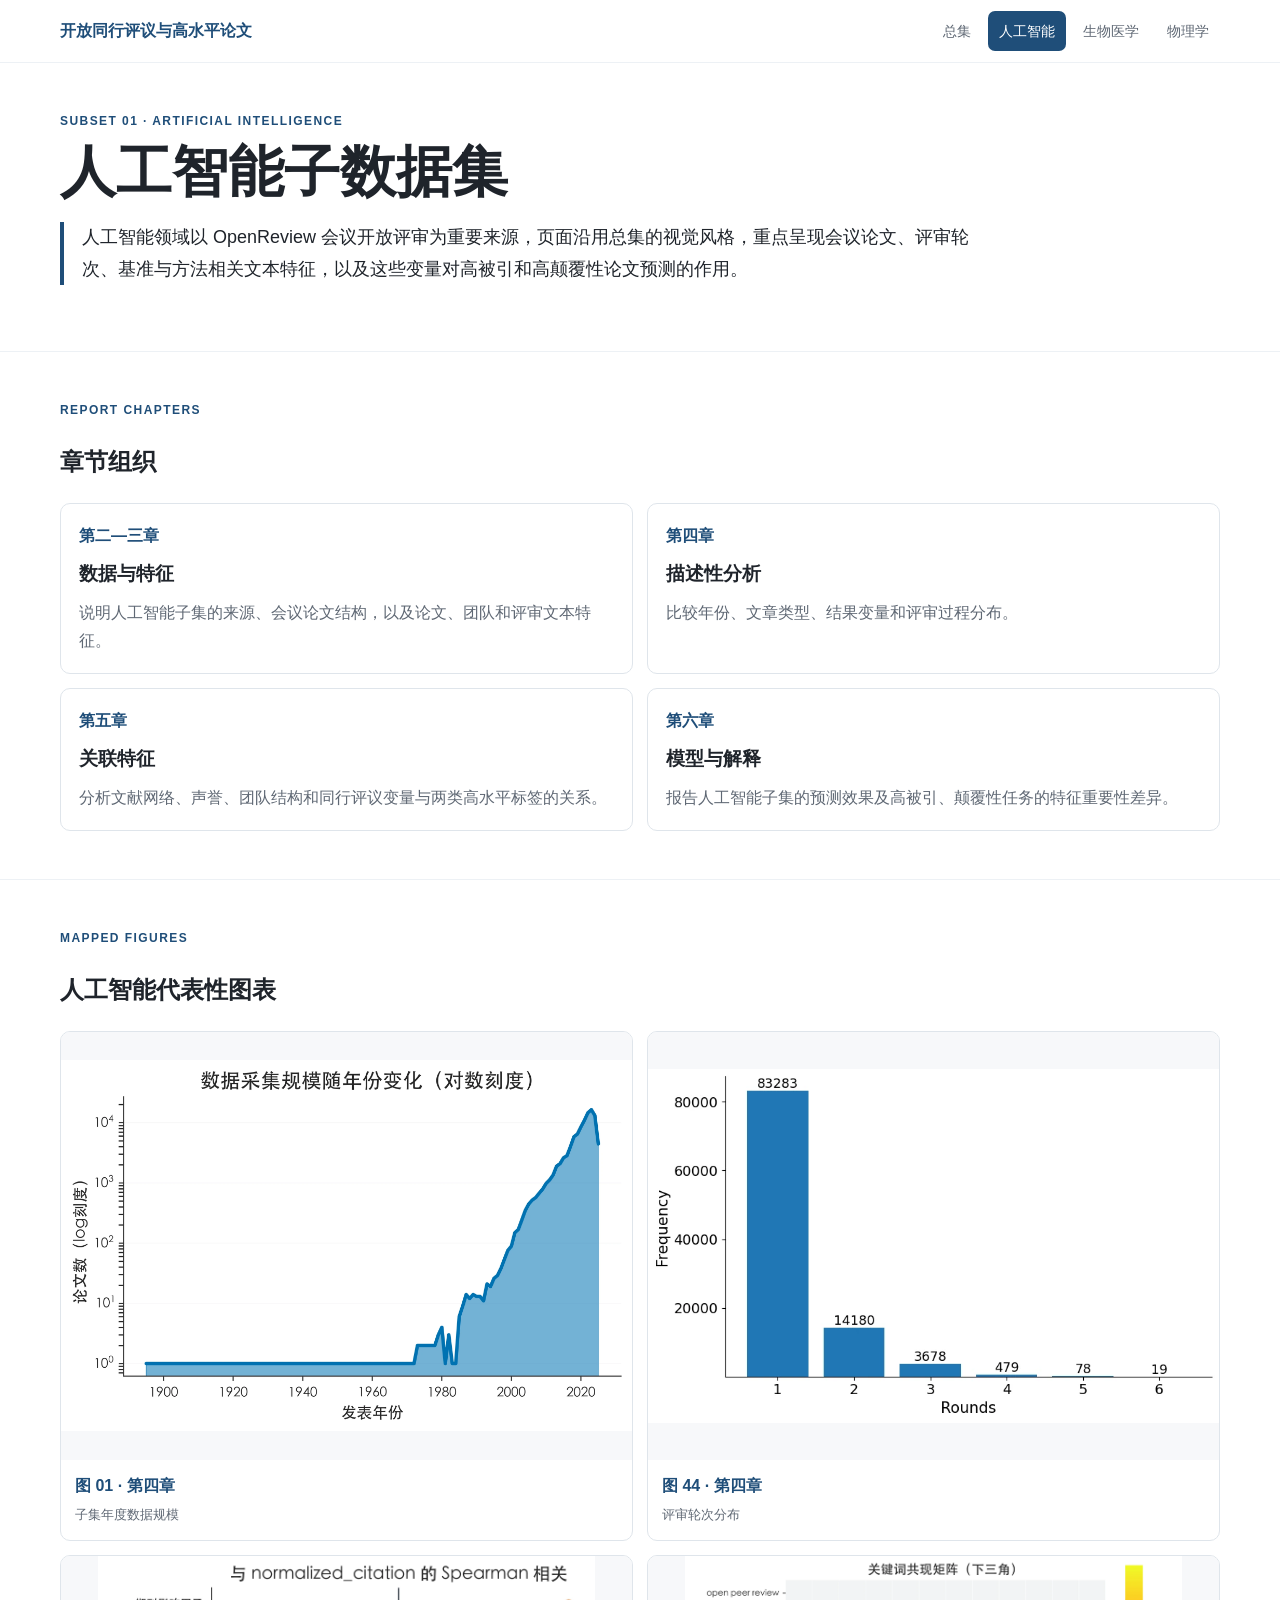
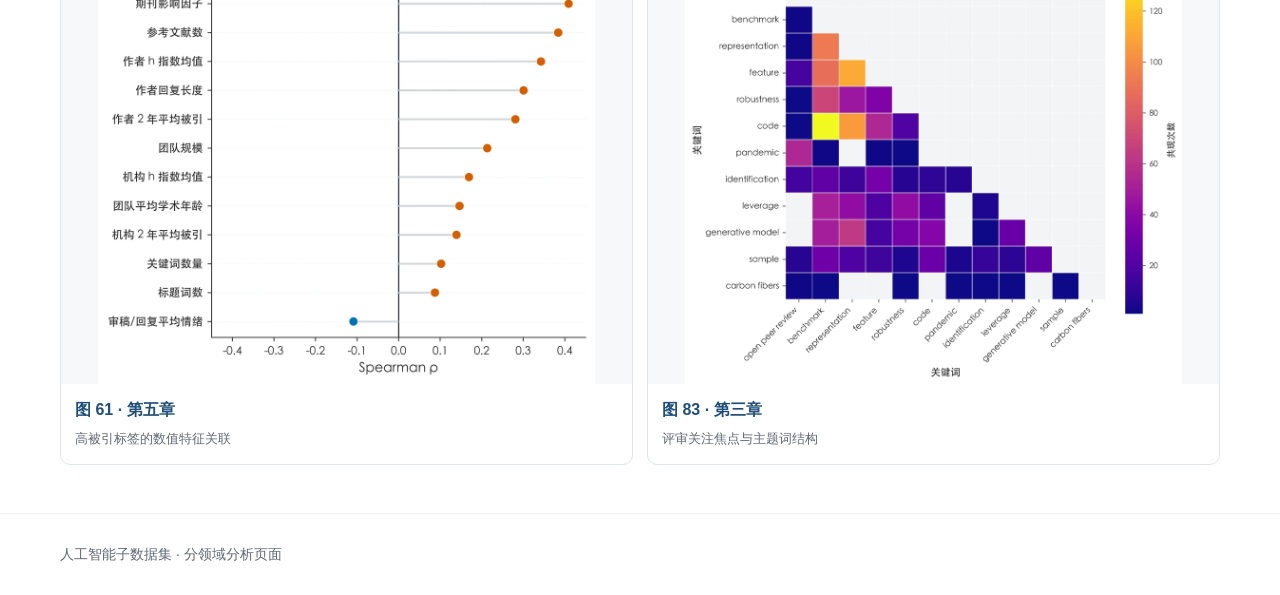
==== ai.html @ f360fee6 "Add artificial intelligence subset page" ====
<!doctype html><html lang="zh-CN"><head><meta charset="utf-8"><meta name="viewport" content="width=device-width,initial-scale=1"><title>人工智能子数据集</title><style>:root{--tint:#f7f8fa;--line:#dfe5eb;--line2:#edf1f5;--text:#1f242b;--muted:#5f6874;--blue:#1f4e79}*{box-sizing:border-box}body{margin:0;color:var(--text);font-family:-apple-system,BlinkMacSystemFont,"Segoe UI","Noto Sans SC","Microsoft YaHei",sans-serif;line-height:1.75}a{text-decoration:none;color:inherit}.shell{width:min(1160px,calc(100vw - 40px));margin:auto}.header{position:sticky;top:0;background:rgba(255,255,255,.96);border-bottom:1px solid var(--line2)}.nav{min-height:62px;display:flex;justify-content:space-between;align-items:center}.brand{font-weight:800;color:var(--blue)}.links{display:flex;gap:6px}.links a{padding:8px 11px;border-radius:7px;color:var(--muted);font-size:14px}.links a:hover,.links a.active{background:var(--blue);color:#fff}.hero,.section{padding:48px 0;border-bottom:1px solid var(--line2)}.eyebrow{font-size:12px;letter-spacing:.12em;text-transform:uppercase;color:var(--blue);font-weight:800}h1,h2,h3{font-family:Georgia,"Times New Roman","Noto Serif SC",serif}h1{font-size:clamp(36px,5vw,56px);line-height:1.15;margin:8px 0 18px}.lead{font-size:18px;border-left:4px solid var(--blue);padding-left:18px;max-width:920px}.grid,.figures{display:grid;grid-template-columns:repeat(2,1fr);gap:14px}.card,.figure{border:1px solid var(--line);border-radius:10px;overflow:hidden;background:#fff}.card{padding:18px}.card b{color:var(--blue)}.card h3{margin:8px 0}.card p{margin:0;color:var(--muted)}.figure{margin:0}.imgbox{aspect-ratio:4/3;background:var(--tint);display:flex;align-items:center;justify-content:center}.figure img{max-width:100%;max-height:100%;object-fit:contain}.figure figcaption{padding:12px 14px}.figure b{display:block;color:var(--blue)}.figure span{font-size:13px;color:var(--muted)}.footer{padding:28px 0;color:var(--muted);font-size:14px}@media(max-width:850px){.grid,.figures{grid-template-columns:1fr}.links{display:none}}</style></head><body><header class="header"><div class="shell nav"><a class="brand" href="index.html">开放同行评议与高水平论文</a><nav class="links"><a href="index.html">总集</a><a class="active" href="ai.html">人工智能</a><a href="biomedicine.html">生物医学</a><a href="physics.html">物理学</a></nav></div></header><main><section class="hero"><div class="shell"><div class="eyebrow">SUBSET 01 · ARTIFICIAL INTELLIGENCE</div><h1>人工智能子数据集</h1><p class="lead">人工智能领域以 OpenReview 会议开放评审为重要来源，页面沿用总集的视觉风格，重点呈现会议论文、评审轮次、基准与方法相关文本特征，以及这些变量对高被引和高颠覆性论文预测的作用。</p></div></section><section class="section"><div class="shell"><div class="eyebrow">Report chapters</div><h2>章节组织</h2><div class="grid"><article class="card"><b>第二—三章</b><h3>数据与特征</h3><p>说明人工智能子集的来源、会议论文结构，以及论文、团队和评审文本特征。</p></article><article class="card"><b>第四章</b><h3>描述性分析</h3><p>比较年份、文章类型、结果变量和评审过程分布。</p></article><article class="card"><b>第五章</b><h3>关联特征</h3><p>分析文献网络、声誉、团队结构和同行评议变量与两类高水平标签的关系。</p></article><article class="card"><b>第六章</b><h3>模型与解释</h3><p>报告人工智能子集的预测效果及高被引、颠覆性任务的特征重要性差异。</p></article></div></div></section><section class="section"><div class="shell"><div class="eyebrow">Mapped figures</div><h2>人工智能代表性图表</h2><div class="figures"><figure class="figure"><div class="imgbox"><img src="assets/figures/fig01.webp" alt="人工智能数据规模"></div><figcaption><b>图 01 · 第四章</b><span>子集年度数据规模</span></figcaption></figure><figure class="figure"><div class="imgbox"><img src="assets/figures/fig44.webp" alt="人工智能评审轮次"></div><figcaption><b>图 44 · 第四章</b><span>评审轮次分布</span></figcaption></figure><figure class="figure"><div class="imgbox"><img src="assets/figures/fig24.webp" alt="人工智能高被引关联"></div><figcaption><b>图 61 · 第五章</b><span>高被引标签的数值特征关联</span></figcaption></figure><figure class="figure"><div class="imgbox"><img src="assets/figures/fig23.webp" alt="人工智能评审关注焦点"></div><figcaption><b>图 83 · 第三章</b><span>评审关注焦点与主题词结构</span></figcaption></figure></div></div></section></main><footer class="footer"><div class="shell">人工智能子数据集 · 分领域分析页面</div></footer></body></html>
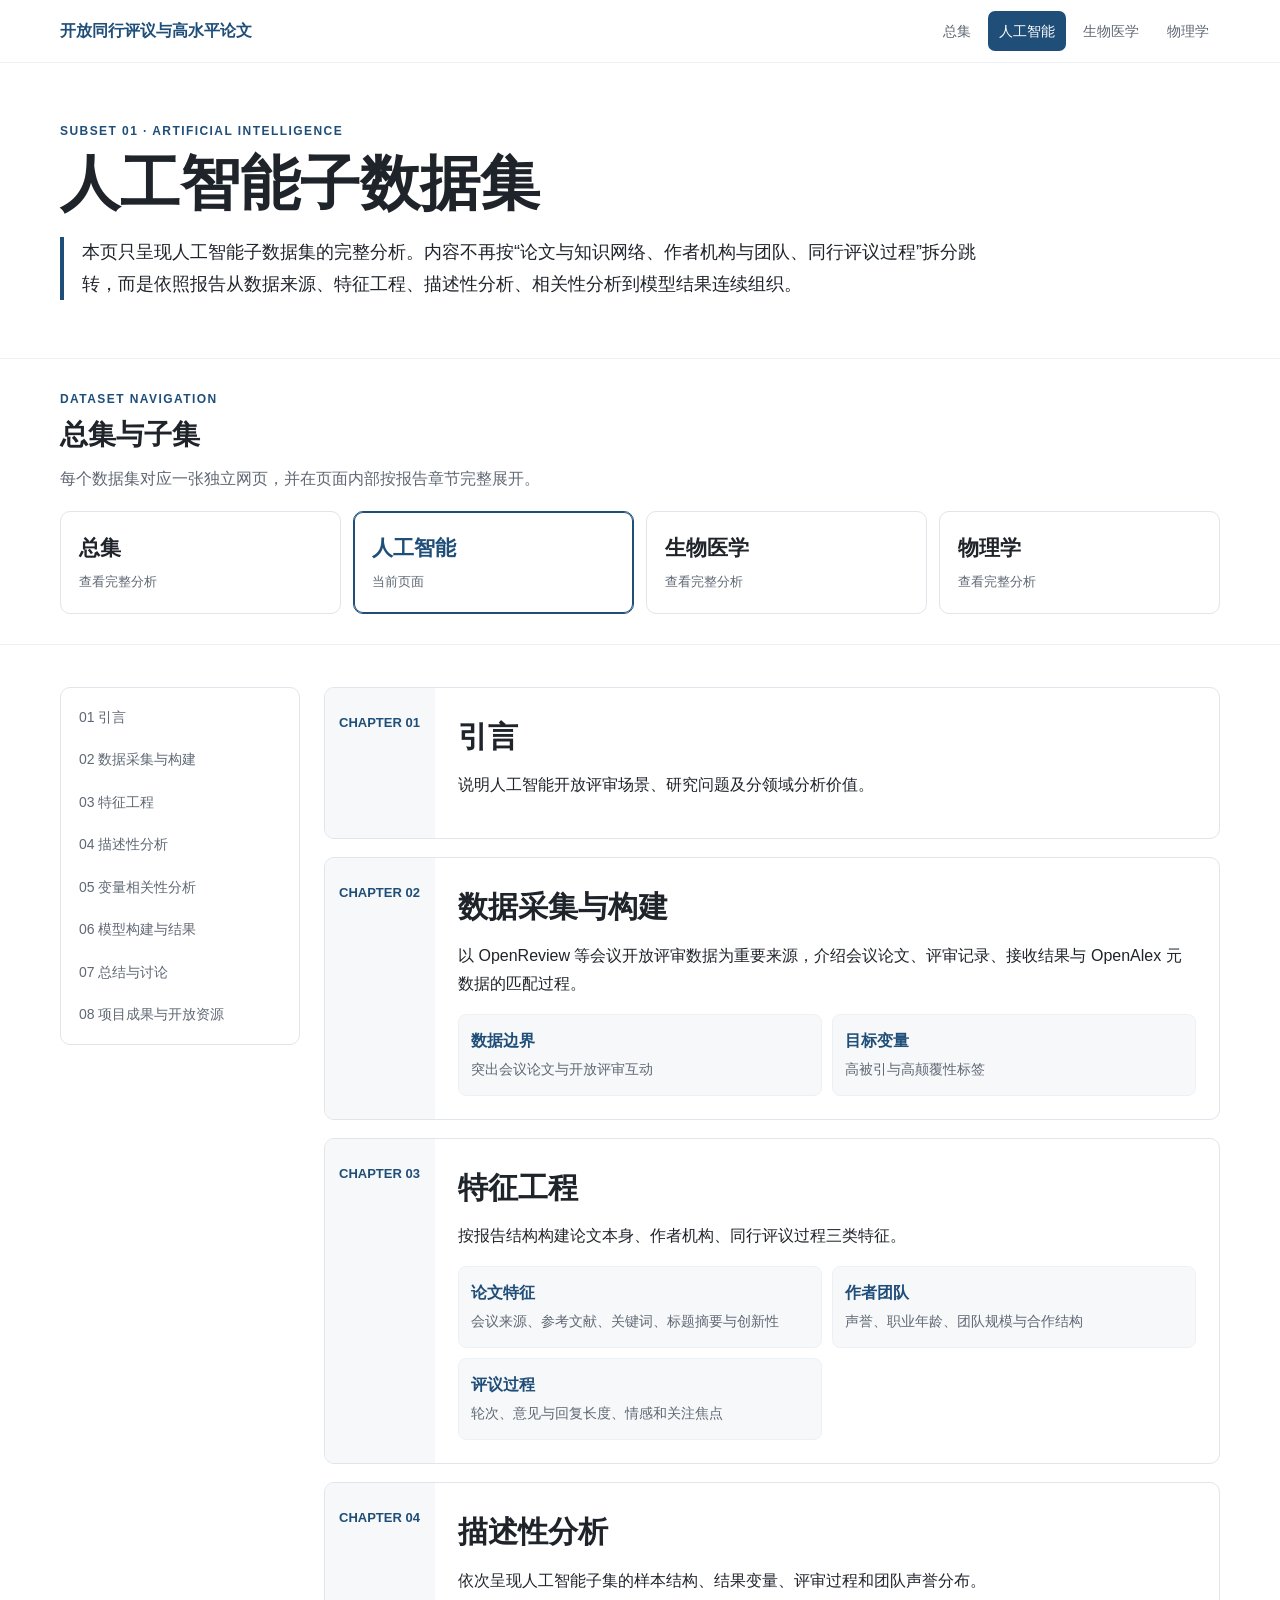
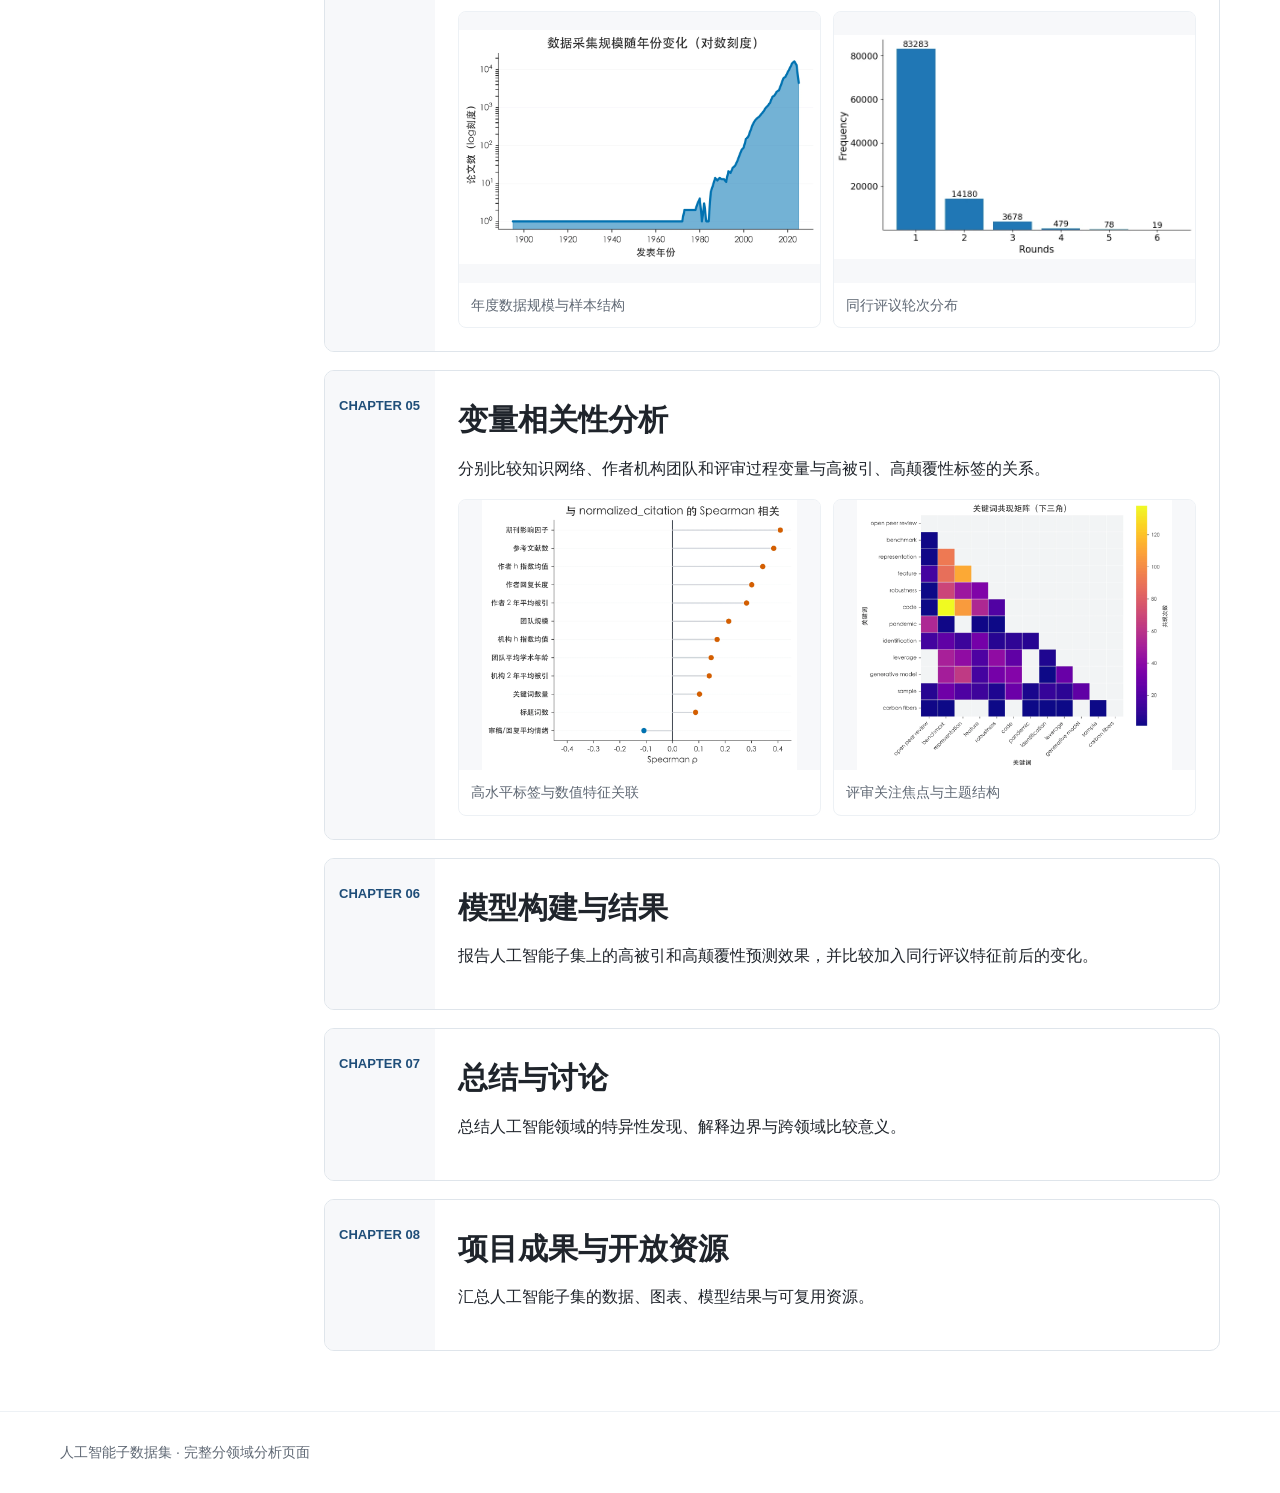
==== commit 7a0eb02f: "按报告章节重组人工智能子集页面" ====
--- a/ai.html
+++ b/ai.html
@@ -1 +1 @@
-<!doctype html><html lang="zh-CN"><head><meta charset="utf-8"><meta name="viewport" content="width=device-width,initial-scale=1"><title>人工智能子数据集</title><style>:root{--tint:#f7f8fa;--line:#dfe5eb;--line2:#edf1f5;--text:#1f242b;--muted:#5f6874;--blue:#1f4e79}*{box-sizing:border-box}body{margin:0;color:var(--text);font-family:-apple-system,BlinkMacSystemFont,"Segoe UI","Noto Sans SC","Microsoft YaHei",sans-serif;line-height:1.75}a{text-decoration:none;color:inherit}.shell{width:min(1160px,calc(100vw - 40px));margin:auto}.header{position:sticky;top:0;background:rgba(255,255,255,.96);border-bottom:1px solid var(--line2)}.nav{min-height:62px;display:flex;justify-content:space-between;align-items:center}.brand{font-weight:800;color:var(--blue)}.links{display:flex;gap:6px}.links a{padding:8px 11px;border-radius:7px;color:var(--muted);font-size:14px}.links a:hover,.links a.active{background:var(--blue);color:#fff}.hero,.section{padding:48px 0;border-bottom:1px solid var(--line2)}.eyebrow{font-size:12px;letter-spacing:.12em;text-transform:uppercase;color:var(--blue);font-weight:800}h1,h2,h3{font-family:Georgia,"Times New Roman","Noto Serif SC",serif}h1{font-size:clamp(36px,5vw,56px);line-height:1.15;margin:8px 0 18px}.lead{font-size:18px;border-left:4px solid var(--blue);padding-left:18px;max-width:920px}.grid,.figures{display:grid;grid-template-columns:repeat(2,1fr);gap:14px}.card,.figure{border:1px solid var(--line);border-radius:10px;overflow:hidden;background:#fff}.card{padding:18px}.card b{color:var(--blue)}.card h3{margin:8px 0}.card p{margin:0;color:var(--muted)}.figure{margin:0}.imgbox{aspect-ratio:4/3;background:var(--tint);display:flex;align-items:center;justify-content:center}.figure img{max-width:100%;max-height:100%;object-fit:contain}.figure figcaption{padding:12px 14px}.figure b{display:block;color:var(--blue)}.figure span{font-size:13px;color:var(--muted)}.footer{padding:28px 0;color:var(--muted);font-size:14px}@media(max-width:850px){.grid,.figures{grid-template-columns:1fr}.links{display:none}}</style></head><body><header class="header"><div class="shell nav"><a class="brand" href="index.html">开放同行评议与高水平论文</a><nav class="links"><a href="index.html">总集</a><a class="active" href="ai.html">人工智能</a><a href="biomedicine.html">生物医学</a><a href="physics.html">物理学</a></nav></div></header><main><section class="hero"><div class="shell"><div class="eyebrow">SUBSET 01 · ARTIFICIAL INTELLIGENCE</div><h1>人工智能子数据集</h1><p class="lead">人工智能领域以 OpenReview 会议开放评审为重要来源，页面沿用总集的视觉风格，重点呈现会议论文、评审轮次、基准与方法相关文本特征，以及这些变量对高被引和高颠覆性论文预测的作用。</p></div></section><section class="section"><div class="shell"><div class="eyebrow">Report chapters</div><h2>章节组织</h2><div class="grid"><article class="card"><b>第二—三章</b><h3>数据与特征</h3><p>说明人工智能子集的来源、会议论文结构，以及论文、团队和评审文本特征。</p></article><article class="card"><b>第四章</b><h3>描述性分析</h3><p>比较年份、文章类型、结果变量和评审过程分布。</p></article><article class="card"><b>第五章</b><h3>关联特征</h3><p>分析文献网络、声誉、团队结构和同行评议变量与两类高水平标签的关系。</p></article><article class="card"><b>第六章</b><h3>模型与解释</h3><p>报告人工智能子集的预测效果及高被引、颠覆性任务的特征重要性差异。</p></article></div></div></section><section class="section"><div class="shell"><div class="eyebrow">Mapped figures</div><h2>人工智能代表性图表</h2><div class="figures"><figure class="figure"><div class="imgbox"><img src="assets/figures/fig01.webp" alt="人工智能数据规模"></div><figcaption><b>图 01 · 第四章</b><span>子集年度数据规模</span></figcaption></figure><figure class="figure"><div class="imgbox"><img src="assets/figures/fig44.webp" alt="人工智能评审轮次"></div><figcaption><b>图 44 · 第四章</b><span>评审轮次分布</span></figcaption></figure><figure class="figure"><div class="imgbox"><img src="assets/figures/fig24.webp" alt="人工智能高被引关联"></div><figcaption><b>图 61 · 第五章</b><span>高被引标签的数值特征关联</span></figcaption></figure><figure class="figure"><div class="imgbox"><img src="assets/figures/fig23.webp" alt="人工智能评审关注焦点"></div><figcaption><b>图 83 · 第三章</b><span>评审关注焦点与主题词结构</span></figcaption></figure></div></div></section></main><footer class="footer"><div class="shell">人工智能子数据集 · 分领域分析页面</div></footer></body></html>+<!doctype html><html lang="zh-CN"><head><meta charset="utf-8"><meta name="viewport" content="width=device-width,initial-scale=1"><title>人工智能子数据集</title><style>:root{--bg:#fff;--tint:#f7f8fa;--line:#dfe5eb;--line2:#edf1f5;--text:#1f242b;--muted:#5f6874;--blue:#1f4e79}*{box-sizing:border-box}html{scroll-behavior:smooth}body{margin:0;color:var(--text);background:var(--bg);font-family:-apple-system,BlinkMacSystemFont,"Segoe UI","Noto Sans SC","Microsoft YaHei",sans-serif;line-height:1.75}a{text-decoration:none;color:inherit}img{display:block;max-width:100%}.shell{width:min(1160px,calc(100vw - 40px));margin:auto}.header{position:sticky;top:0;z-index:20;background:rgba(255,255,255,.96);border-bottom:1px solid var(--line2)}.nav{min-height:62px;display:flex;justify-content:space-between;align-items:center;gap:20px}.brand{font-weight:800;color:var(--blue)}.links{display:flex;gap:6px}.links a{padding:8px 11px;border-radius:7px;color:var(--muted);font-size:14px}.links a:hover,.links a.active{background:var(--blue);color:#fff}.hero{padding:58px 0 40px;border-bottom:1px solid var(--line2)}.eyebrow{font-size:12px;letter-spacing:.12em;text-transform:uppercase;color:var(--blue);font-weight:800}h1,h2{font-family:Georgia,"Times New Roman","Noto Serif SC",serif}h1{font-size:clamp(38px,5vw,60px);line-height:1.15;margin:8px 0 18px}.lead{font-size:18px;max-width:930px;border-left:4px solid var(--blue);padding-left:18px}.switcher{padding:30px 0;border-bottom:1px solid var(--line2)}.switcher h2{font-size:28px;margin:0 0 6px}.switcher p{margin:0 0 18px;color:var(--muted)}.datasets{display:grid;grid-template-columns:repeat(4,1fr);gap:12px}.dataset{border:1px solid var(--line);border-radius:10px;padding:18px}.dataset span{display:block;font-family:Georgia,"Times New Roman","Noto Serif SC",serif;font-size:21px;font-weight:700}.dataset small{color:var(--muted)}.dataset:hover,.dataset.active{border-color:var(--blue);box-shadow:0 0 0 1px var(--blue) inset}.dataset.active span{color:var(--blue)}.report{padding:42px 0}.layout{display:grid;grid-template-columns:240px 1fr;gap:24px}.toc{position:sticky;top:82px;align-self:start;border:1px solid var(--line);border-radius:10px;padding:8px}.toc a{display:block;padding:9px 10px;border-radius:6px;color:var(--muted);font-size:14px}.toc a:hover{background:var(--tint);color:var(--blue)}.chapter{display:grid;grid-template-columns:110px 1fr;border:1px solid var(--line);border-radius:10px;overflow:hidden;margin-bottom:18px}.chapter-no{background:var(--tint);padding:24px 14px;color:var(--blue);font-weight:800;font-size:13px}.chapter-body{padding:23px}.chapter-body h2{font-size:30px;margin:0 0 8px}.chapter-body>p{margin:0 0 16px}.notes{display:grid;grid-template-columns:repeat(2,1fr);gap:10px}.note{border:1px solid var(--line2);background:var(--tint);border-radius:8px;padding:12px}.note b{display:block;color:var(--blue)}.note span{font-size:14px;color:var(--muted)}.figures{display:grid;grid-template-columns:repeat(2,1fr);gap:12px;margin-top:16px}figure{margin:0;border:1px solid var(--line2);border-radius:8px;overflow:hidden}.imgbox{aspect-ratio:4/3;background:var(--tint);display:flex;align-items:center}.imgbox img{width:100%;height:100%;object-fit:contain}figcaption{padding:10px 12px;color:var(--muted);font-size:14px}.footer{padding:28px 0;border-top:1px solid var(--line2);color:var(--muted);font-size:14px}@media(max-width:900px){.datasets{grid-template-columns:repeat(2,1fr)}.layout{grid-template-columns:1fr}.toc{position:relative;top:auto}}@media(max-width:650px){.shell{width:min(100% - 24px,1160px)}.links{display:none}.datasets,.notes,.figures{grid-template-columns:1fr}.chapter{grid-template-columns:1fr}.chapter-no{padding:12px 18px}}</style></head><body><header class="header"><div class="shell nav"><a class="brand" href="index.html">开放同行评议与高水平论文</a><nav class="links"><a href="index.html">总集</a><a class="active" href="ai.html">人工智能</a><a href="biomedicine.html">生物医学</a><a href="physics.html">物理学</a></nav></div></header><main><section class="hero"><div class="shell"><div class="eyebrow">SUBSET 01 · ARTIFICIAL INTELLIGENCE</div><h1>人工智能子数据集</h1><p class="lead">本页只呈现人工智能子数据集的完整分析。内容不再按“论文与知识网络、作者机构与团队、同行评议过程”拆分跳转，而是依照报告从数据来源、特征工程、描述性分析、相关性分析到模型结果连续组织。</p></div></section><section class="switcher"><div class="shell"><div class="eyebrow">Dataset navigation</div><h2>总集与子集</h2><p>每个数据集对应一张独立网页，并在页面内部按报告章节完整展开。</p><div class="datasets"><a class="dataset" href="index.html"><span>总集</span><small>查看完整分析</small></a><a class="dataset active" href="ai.html"><span>人工智能</span><small>当前页面</small></a><a class="dataset" href="biomedicine.html"><span>生物医学</span><small>查看完整分析</small></a><a class="dataset" href="physics.html"><span>物理学</span><small>查看完整分析</small></a></div></div></section><section class="report"><div class="shell layout"><aside class="toc"><a href="#c01">01 引言</a><a href="#c02">02 数据采集与构建</a><a href="#c03">03 特征工程</a><a href="#c04">04 描述性分析</a><a href="#c05">05 变量相关性分析</a><a href="#c06">06 模型构建与结果</a><a href="#c07">07 总结与讨论</a><a href="#c08">08 项目成果与开放资源</a></aside><div><section id="c01" class="chapter"><div class="chapter-no">CHAPTER 01</div><div class="chapter-body"><h2>引言</h2><p>说明人工智能开放评审场景、研究问题及分领域分析价值。</p></div></section><section id="c02" class="chapter"><div class="chapter-no">CHAPTER 02</div><div class="chapter-body"><h2>数据采集与构建</h2><p>以 OpenReview 等会议开放评审数据为重要来源，介绍会议论文、评审记录、接收结果与 OpenAlex 元数据的匹配过程。</p><div class="notes"><div class="note"><b>数据边界</b><span>突出会议论文与开放评审互动</span></div><div class="note"><b>目标变量</b><span>高被引与高颠覆性标签</span></div></div></div></section><section id="c03" class="chapter"><div class="chapter-no">CHAPTER 03</div><div class="chapter-body"><h2>特征工程</h2><p>按报告结构构建论文本身、作者机构、同行评议过程三类特征。</p><div class="notes"><div class="note"><b>论文特征</b><span>会议来源、参考文献、关键词、标题摘要与创新性</span></div><div class="note"><b>作者团队</b><span>声誉、职业年龄、团队规模与合作结构</span></div><div class="note"><b>评议过程</b><span>轮次、意见与回复长度、情感和关注焦点</span></div></div></div></section><section id="c04" class="chapter"><div class="chapter-no">CHAPTER 04</div><div class="chapter-body"><h2>描述性分析</h2><p>依次呈现人工智能子集的样本结构、结果变量、评审过程和团队声誉分布。</p><div class="figures"><figure><div class="imgbox"><img src="assets/figures/fig01.webp" alt="人工智能数据规模"></div><figcaption>年度数据规模与样本结构</figcaption></figure><figure><div class="imgbox"><img src="assets/figures/fig44.webp" alt="人工智能评审轮次"></div><figcaption>同行评议轮次分布</figcaption></figure></div></div></section><section id="c05" class="chapter"><div class="chapter-no">CHAPTER 05</div><div class="chapter-body"><h2>变量相关性分析</h2><p>分别比较知识网络、作者机构团队和评审过程变量与高被引、高颠覆性标签的关系。</p><div class="figures"><figure><div class="imgbox"><img src="assets/figures/fig24.webp" alt="人工智能数值特征关联"></div><figcaption>高水平标签与数值特征关联</figcaption></figure><figure><div class="imgbox"><img src="assets/figures/fig23.webp" alt="人工智能主题结构"></div><figcaption>评审关注焦点与主题结构</figcaption></figure></div></div></section><section id="c06" class="chapter"><div class="chapter-no">CHAPTER 06</div><div class="chapter-body"><h2>模型构建与结果</h2><p>报告人工智能子集上的高被引和高颠覆性预测效果，并比较加入同行评议特征前后的变化。</p></div></section><section id="c07" class="chapter"><div class="chapter-no">CHAPTER 07</div><div class="chapter-body"><h2>总结与讨论</h2><p>总结人工智能领域的特异性发现、解释边界与跨领域比较意义。</p></div></section><section id="c08" class="chapter"><div class="chapter-no">CHAPTER 08</div><div class="chapter-body"><h2>项目成果与开放资源</h2><p>汇总人工智能子集的数据、图表、模型结果与可复用资源。</p></div></section></div></div></section></main><footer class="footer"><div class="shell">人工智能子数据集 · 完整分领域分析页面</div></footer></body></html>
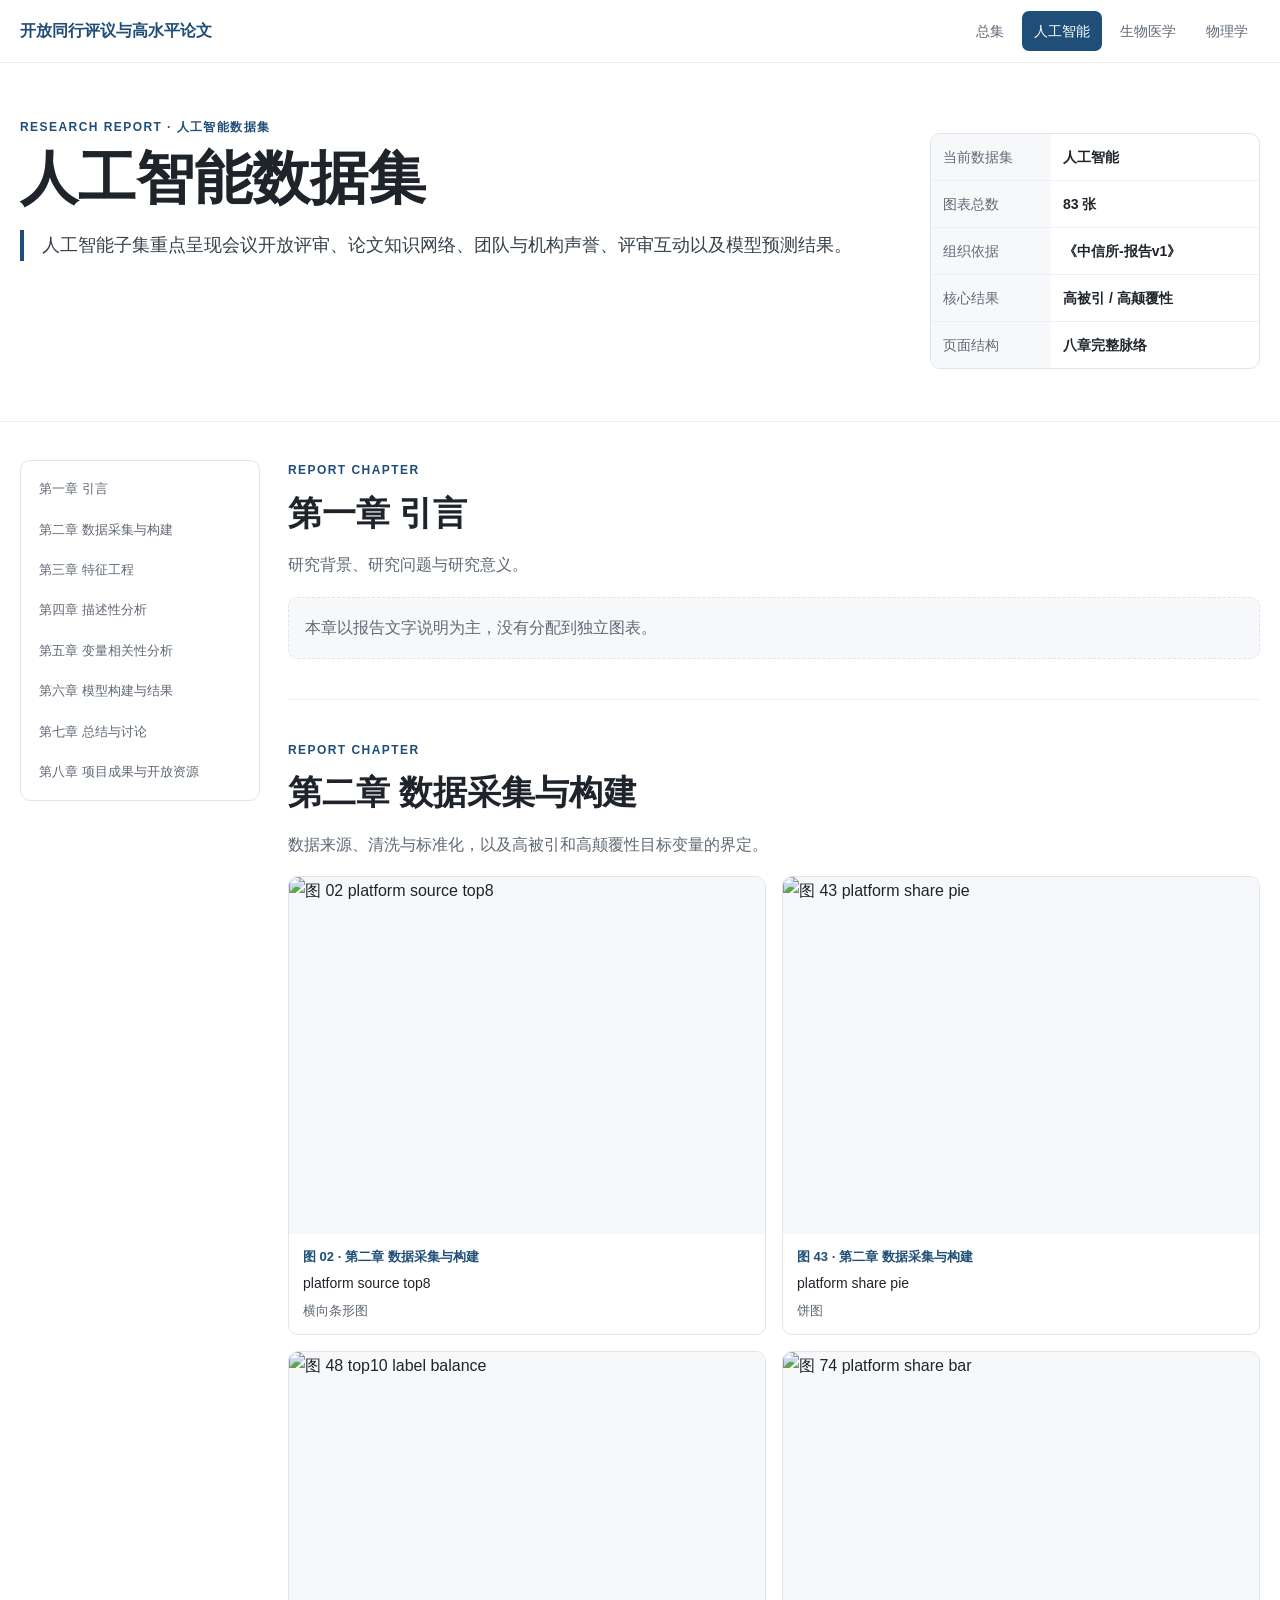
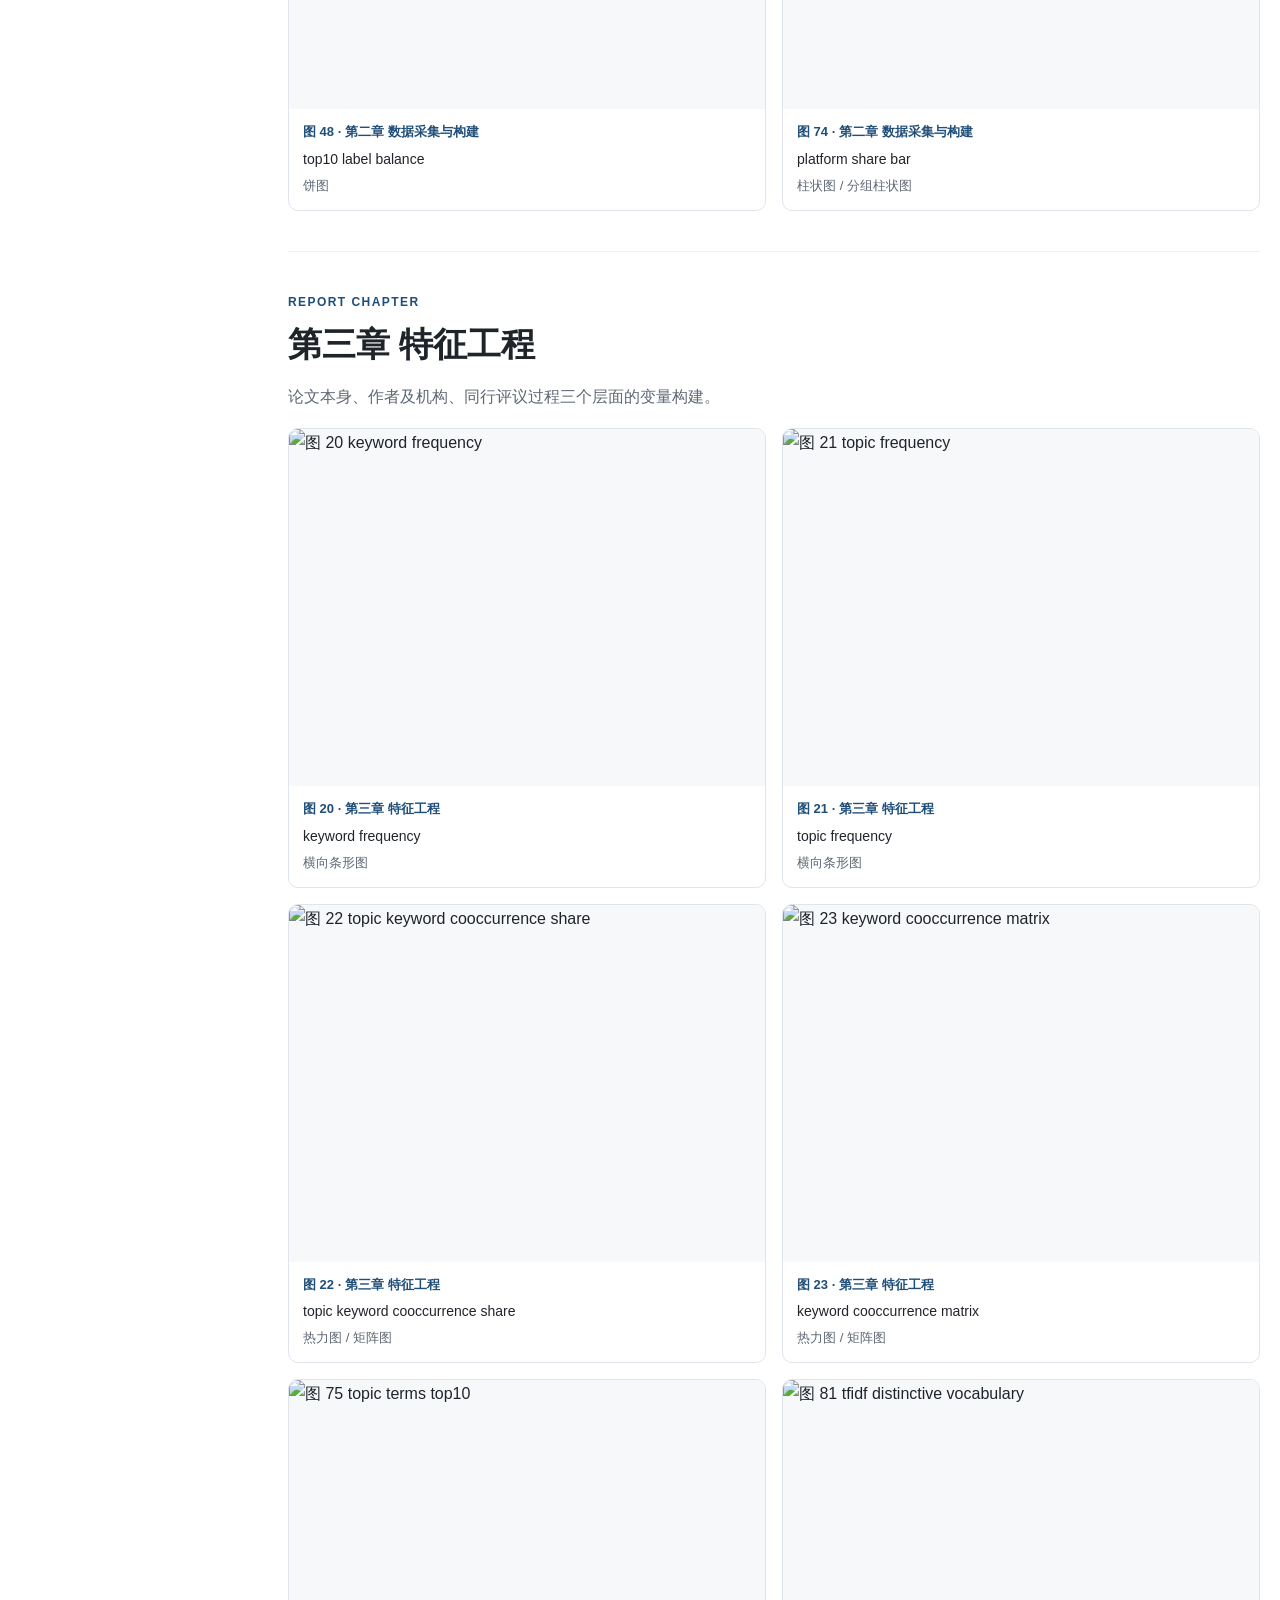
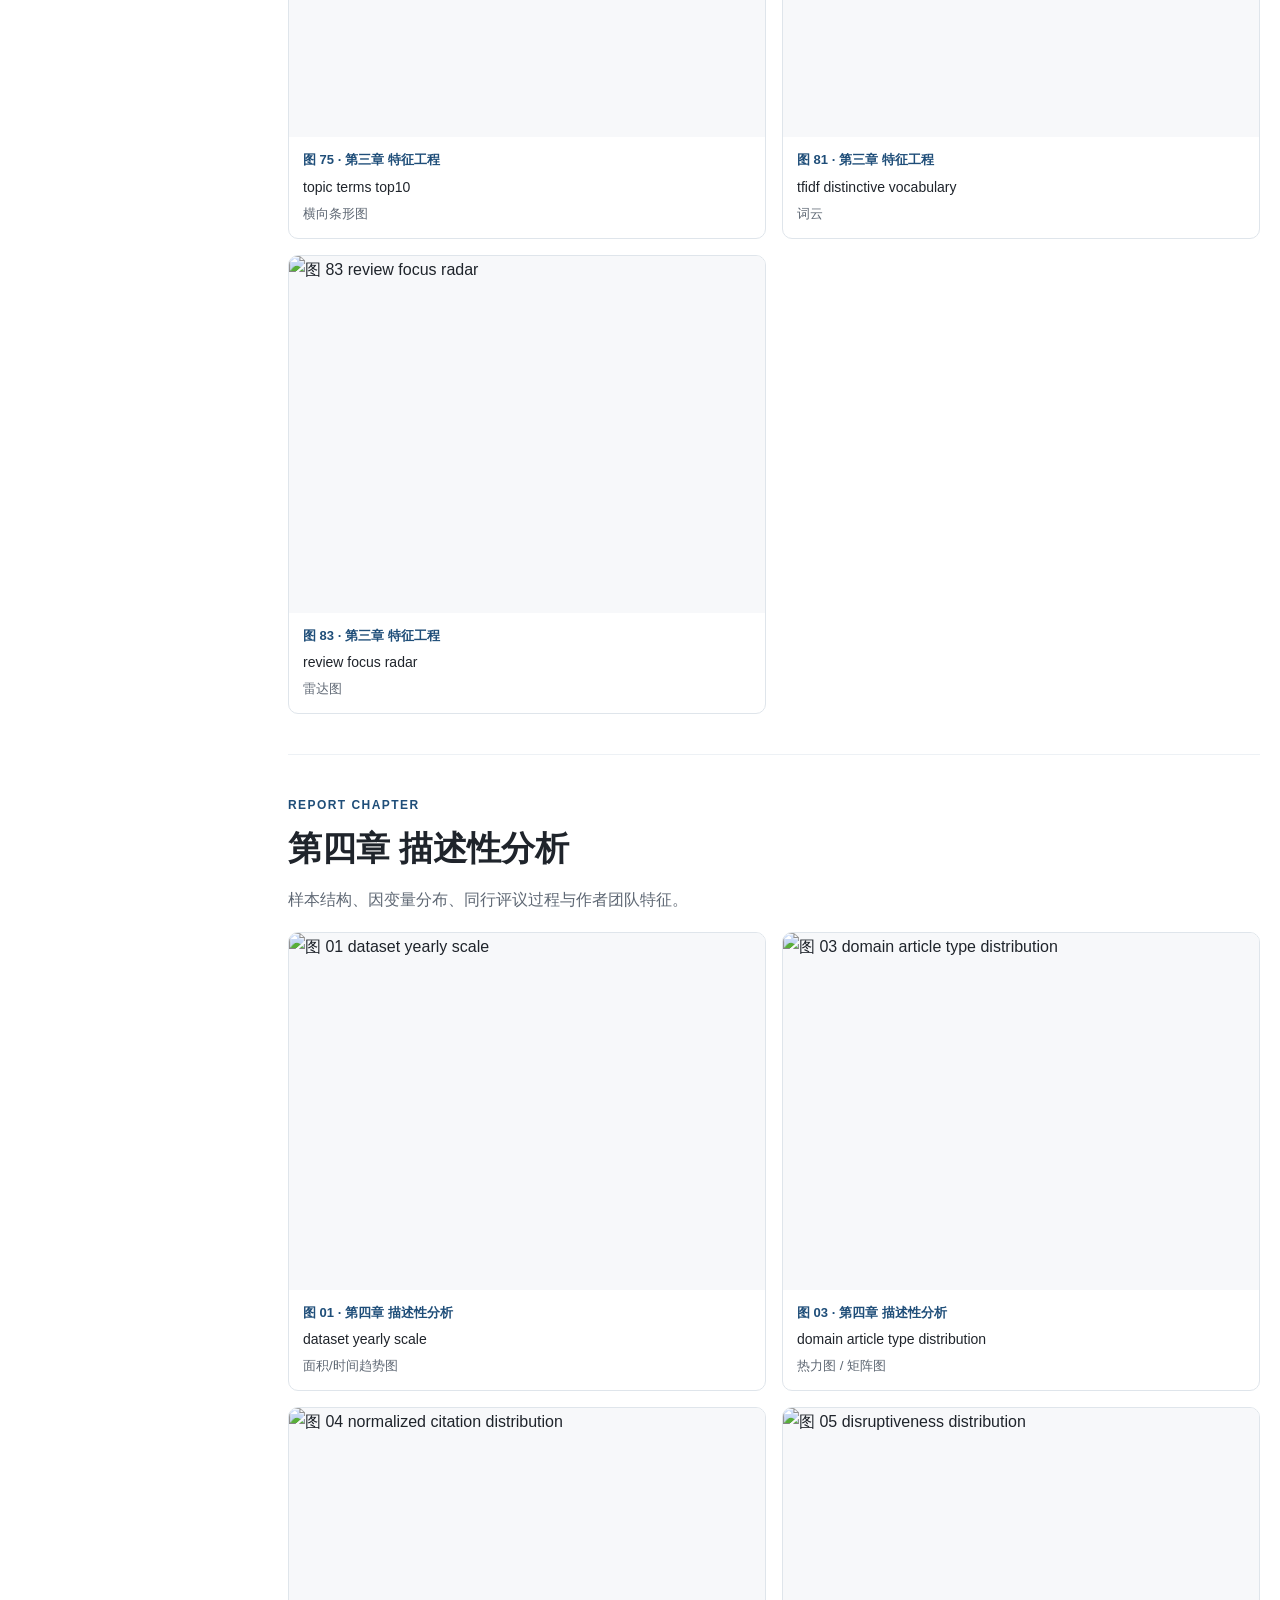
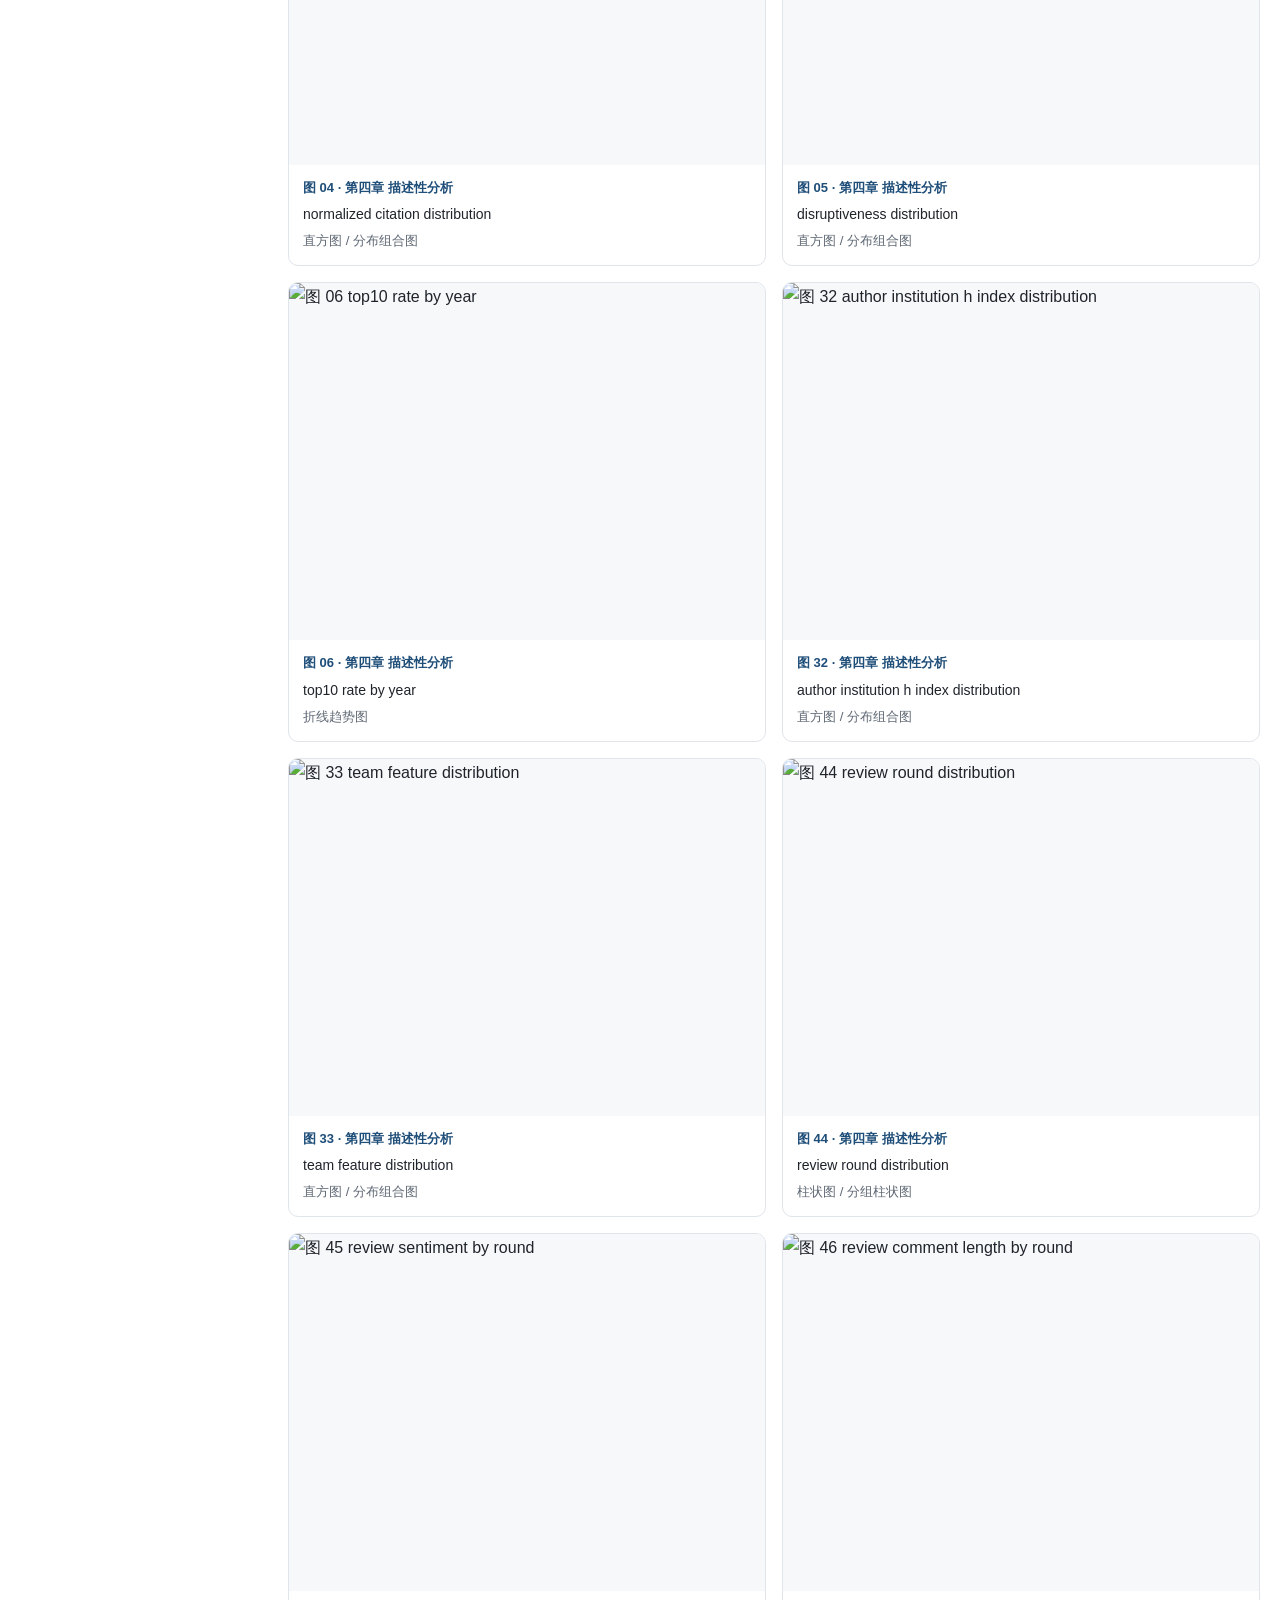
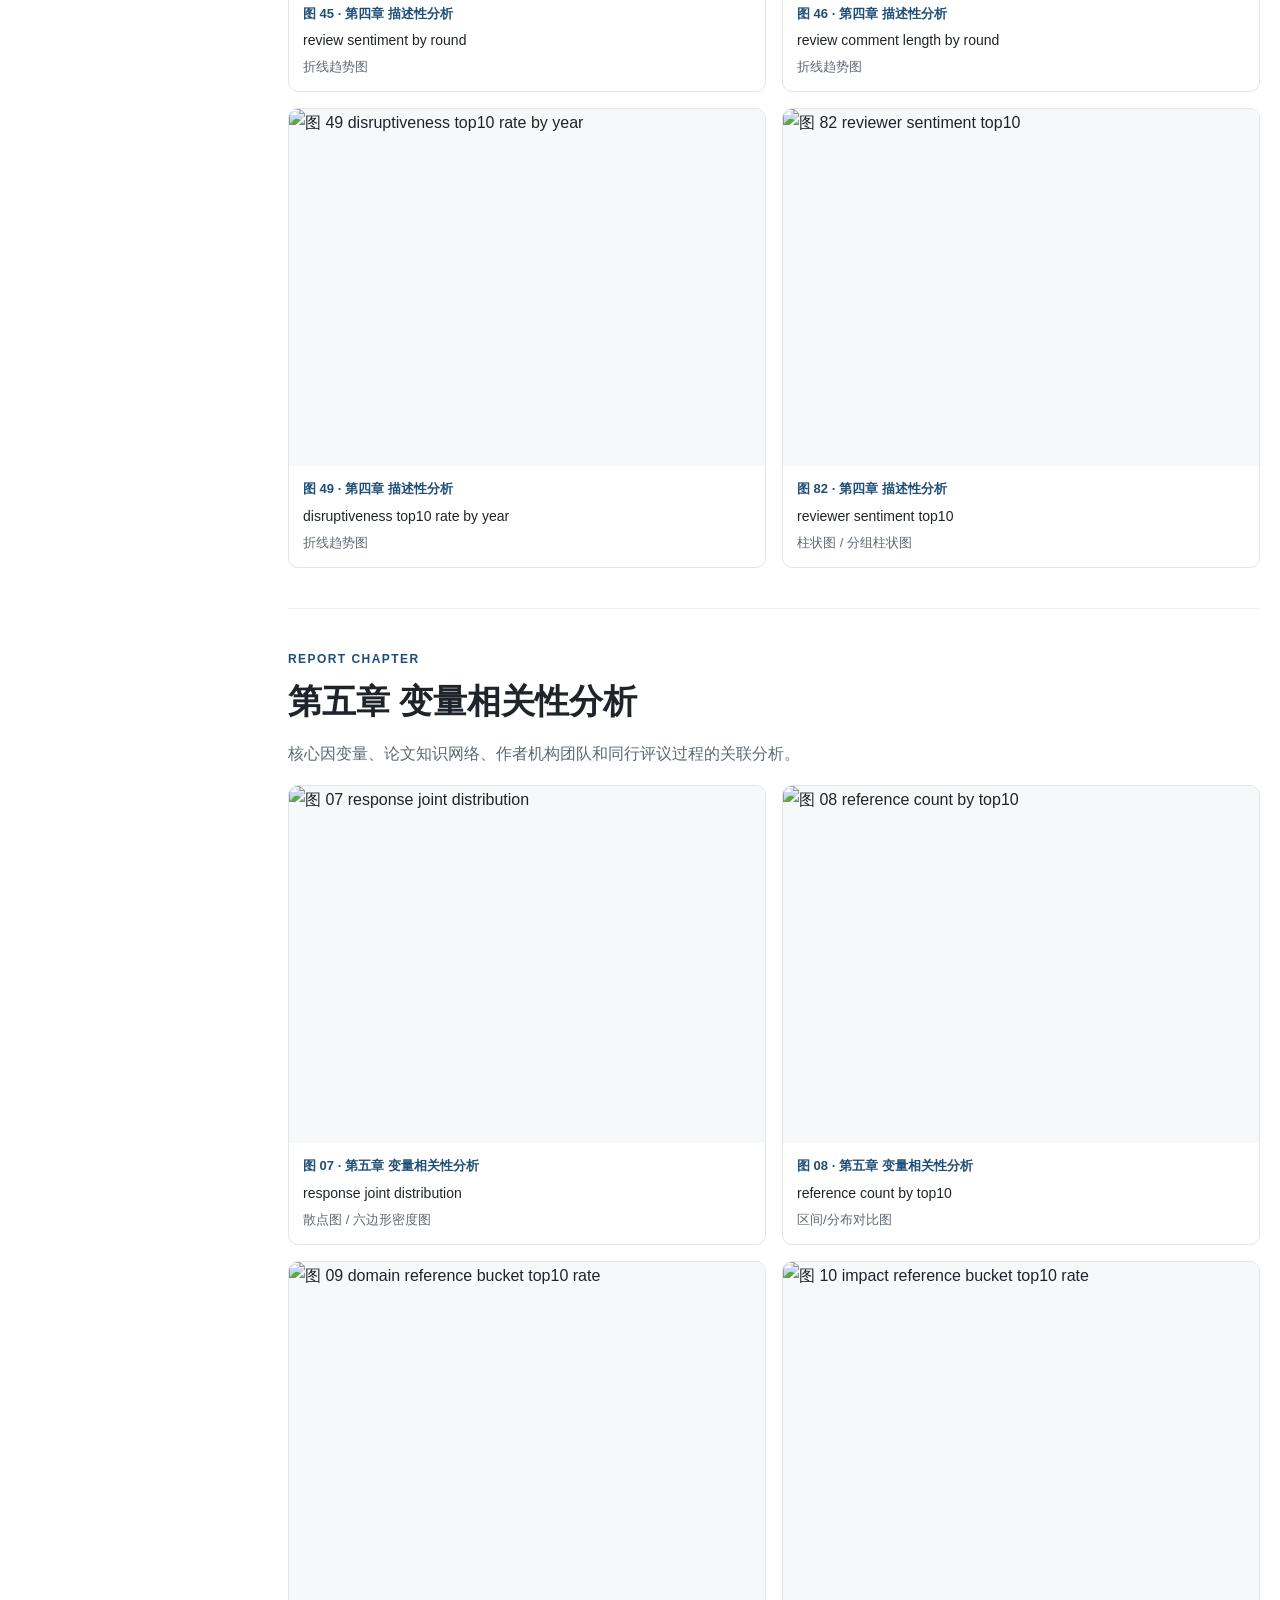
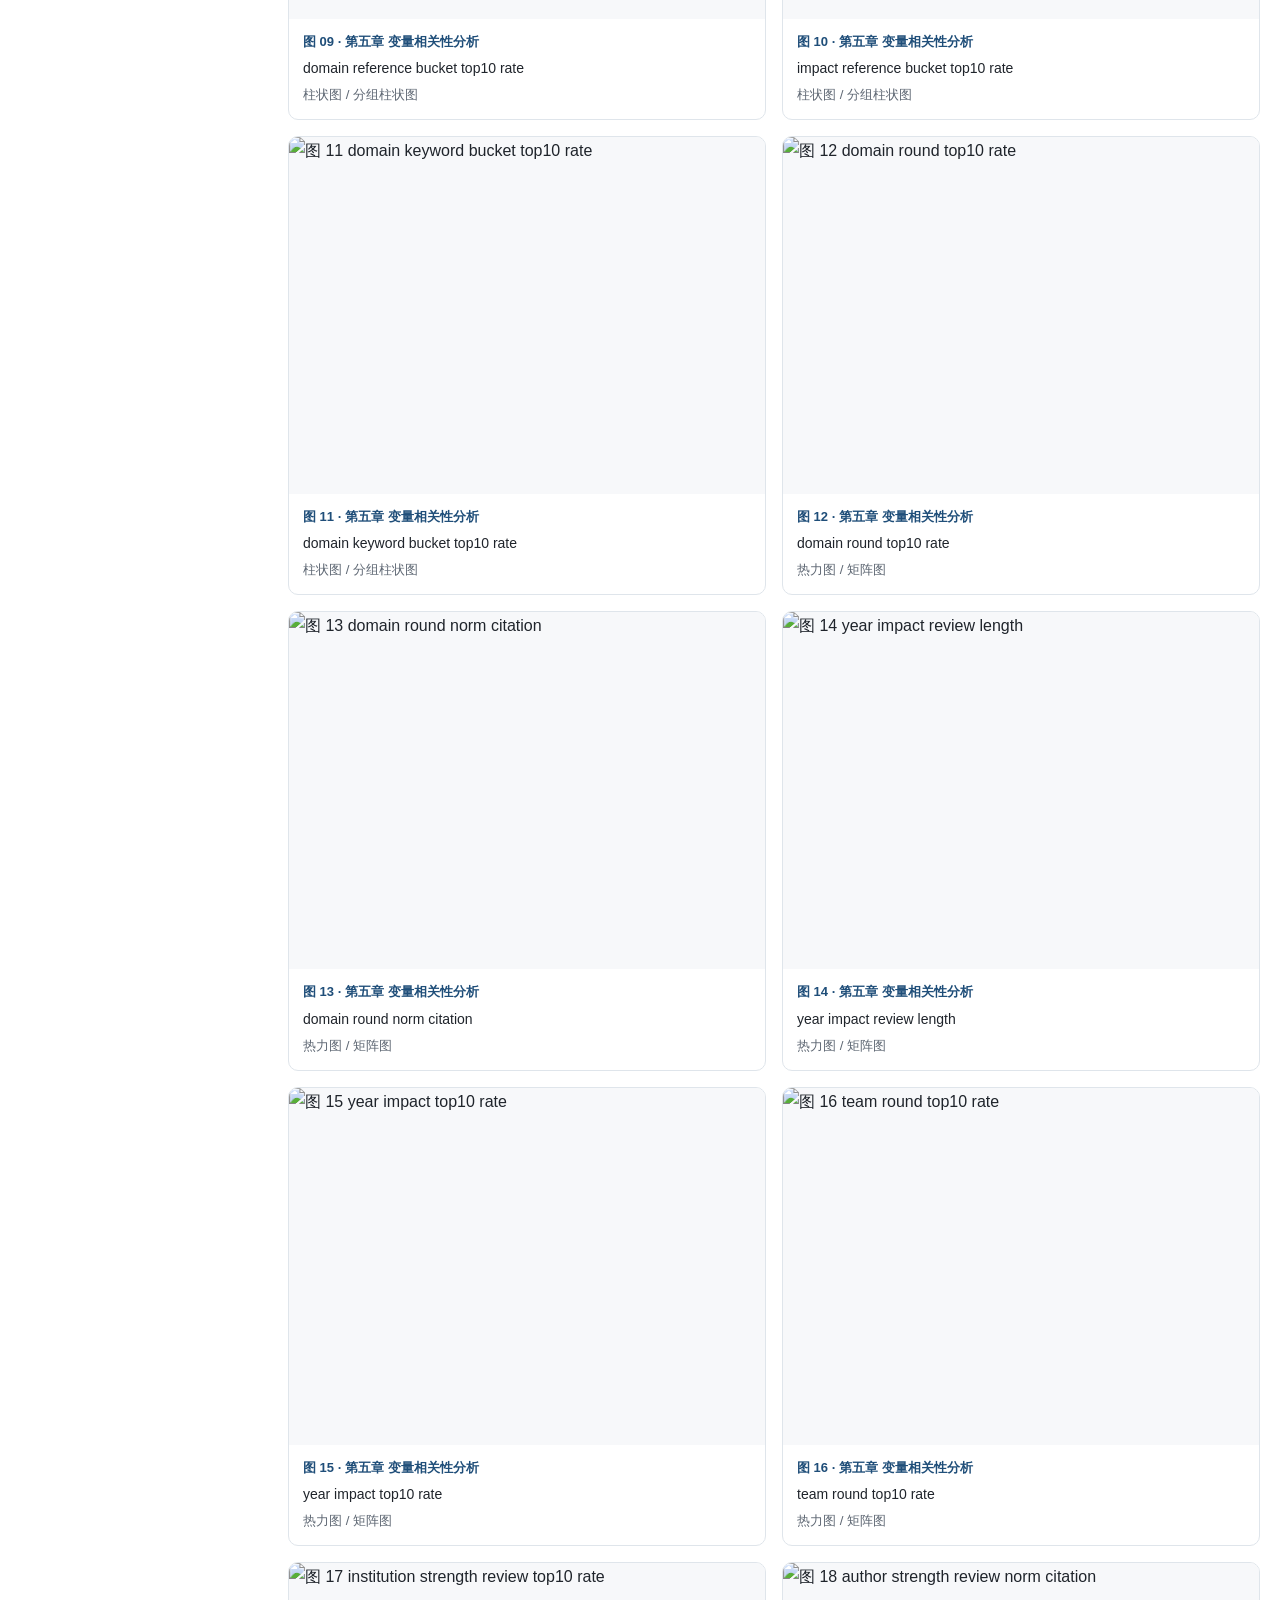
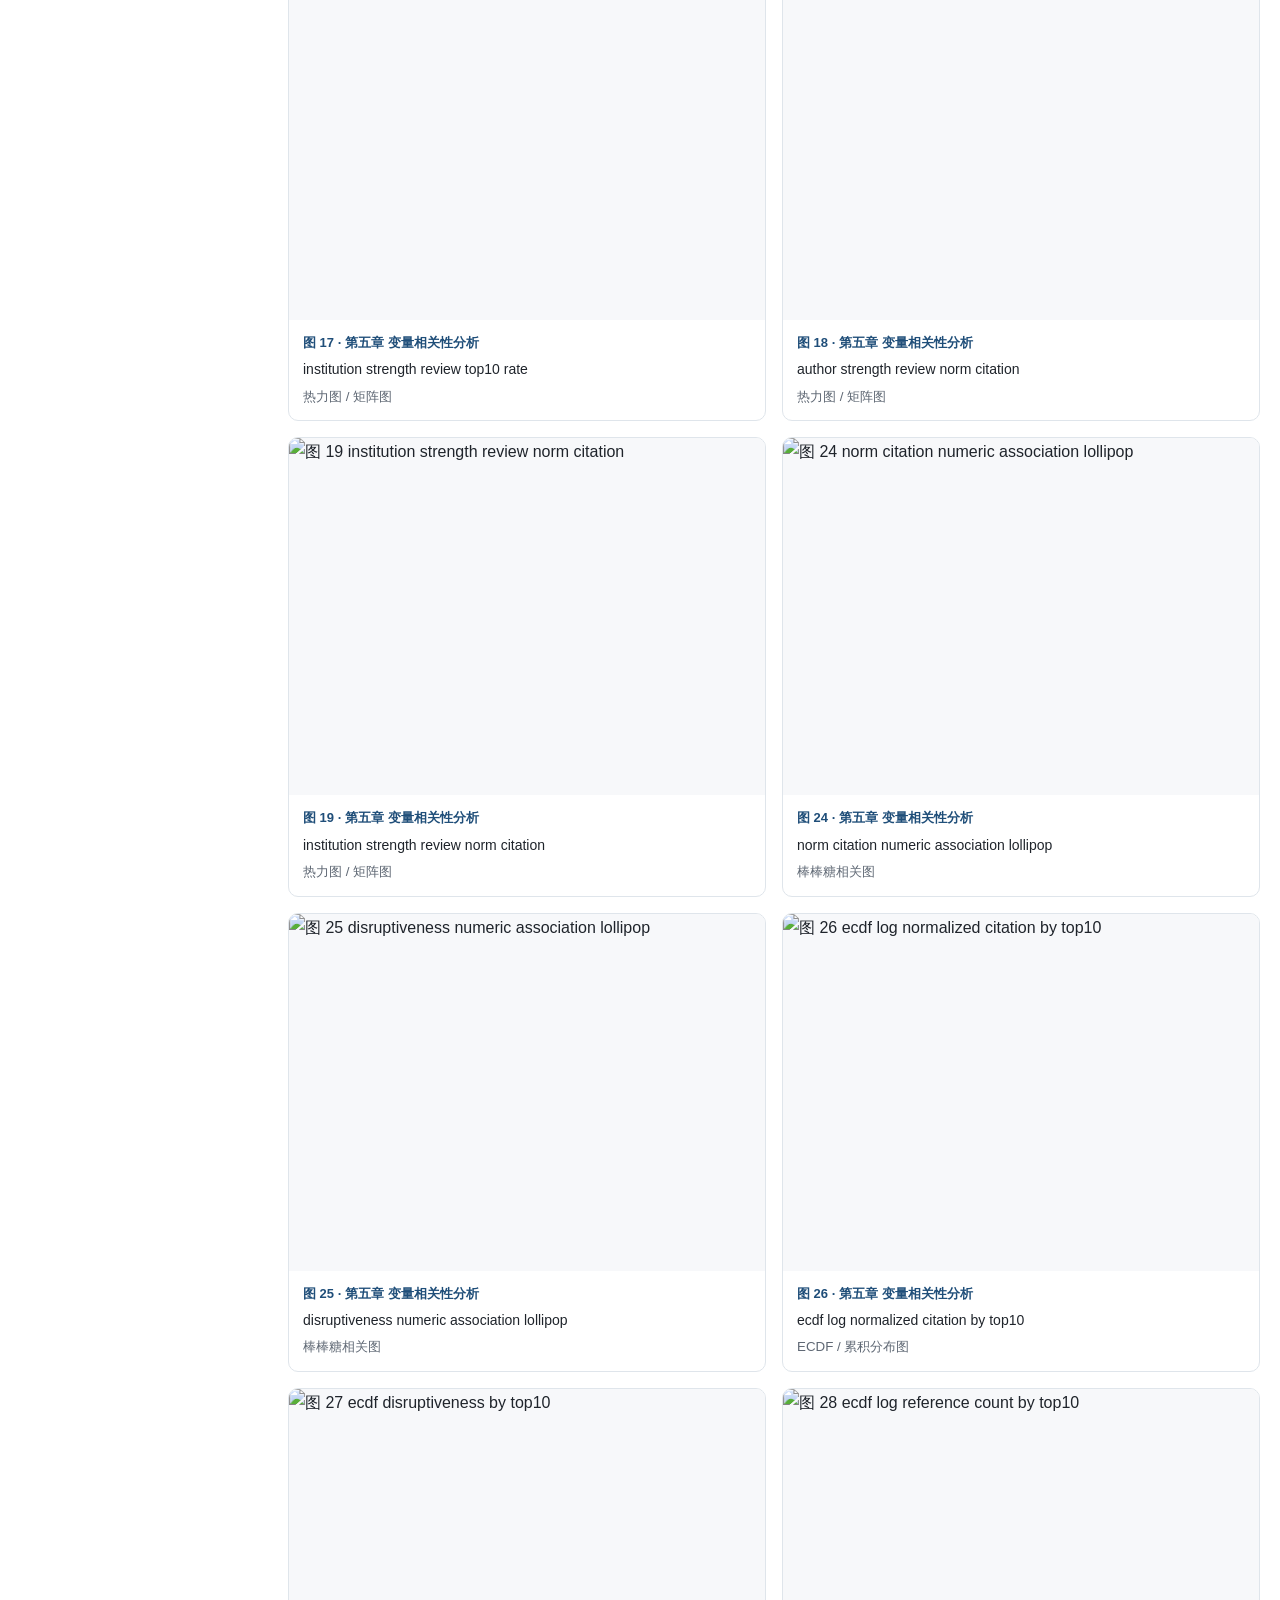
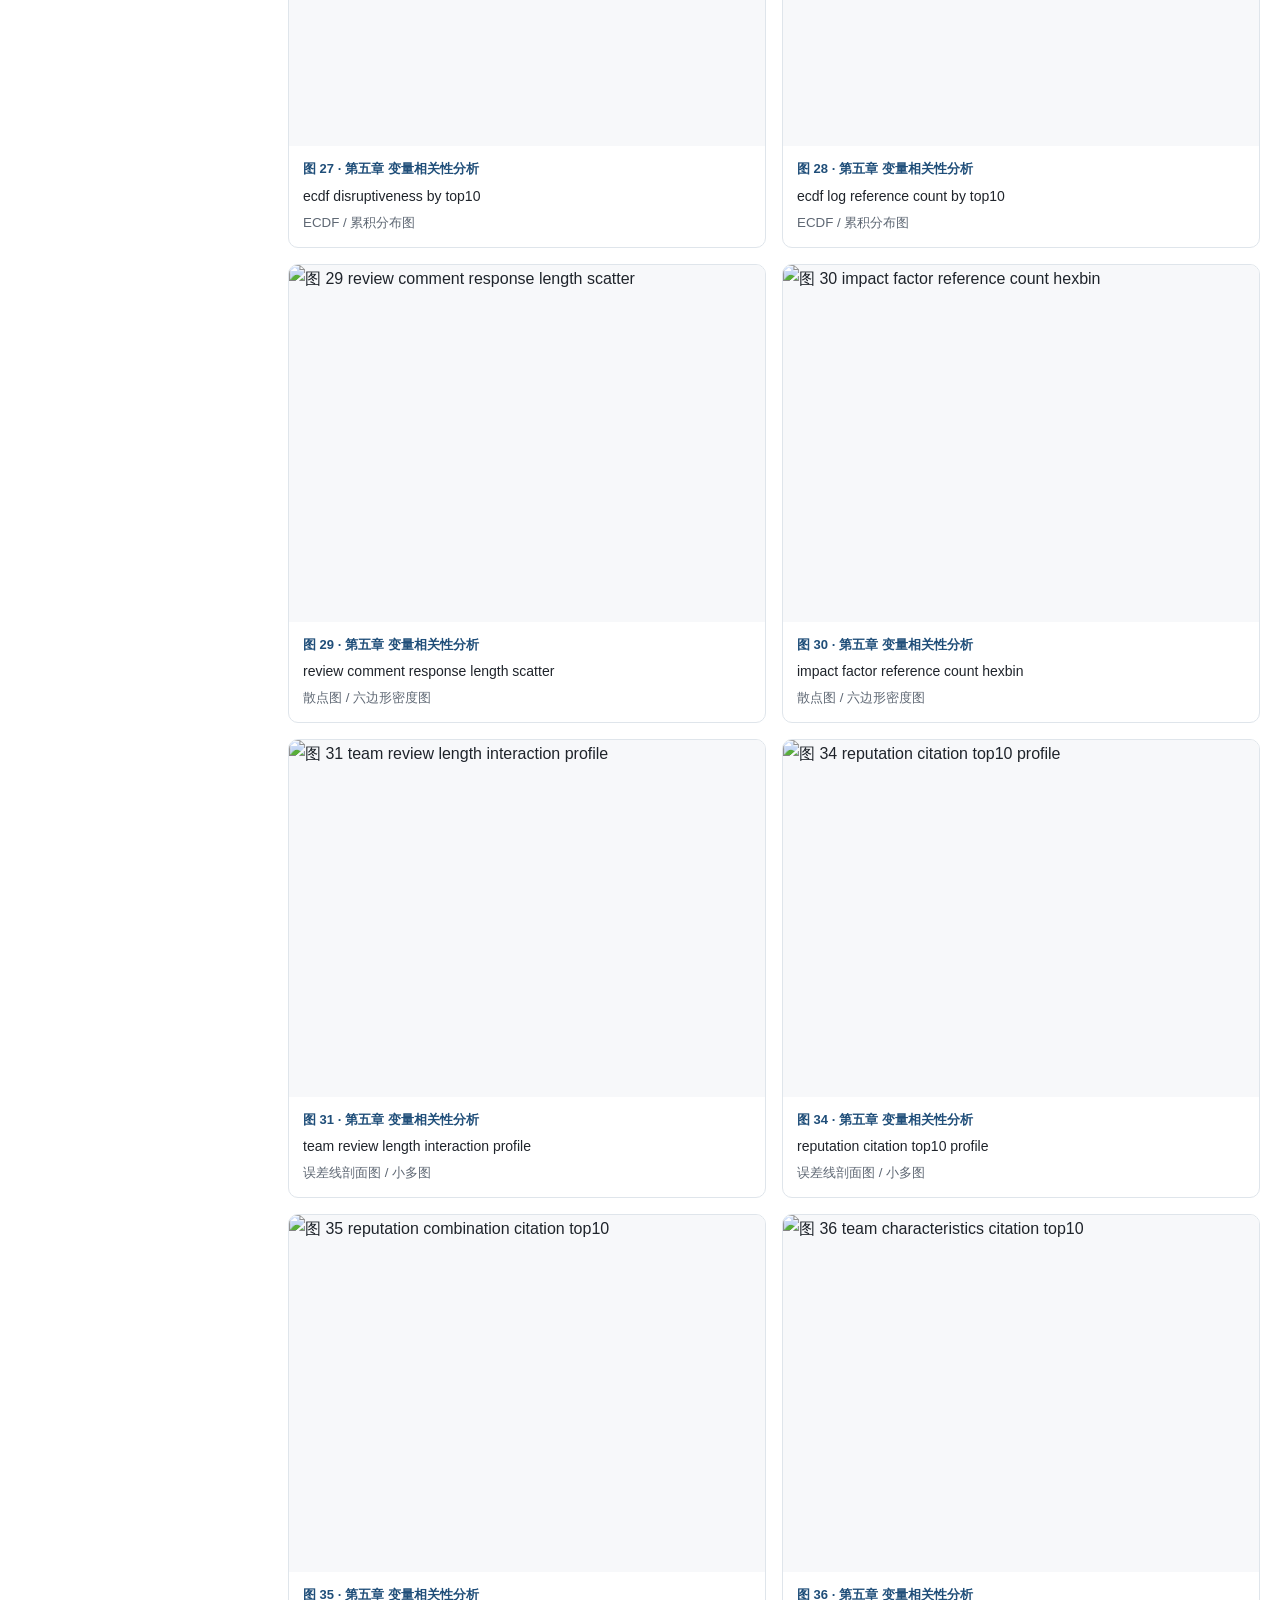
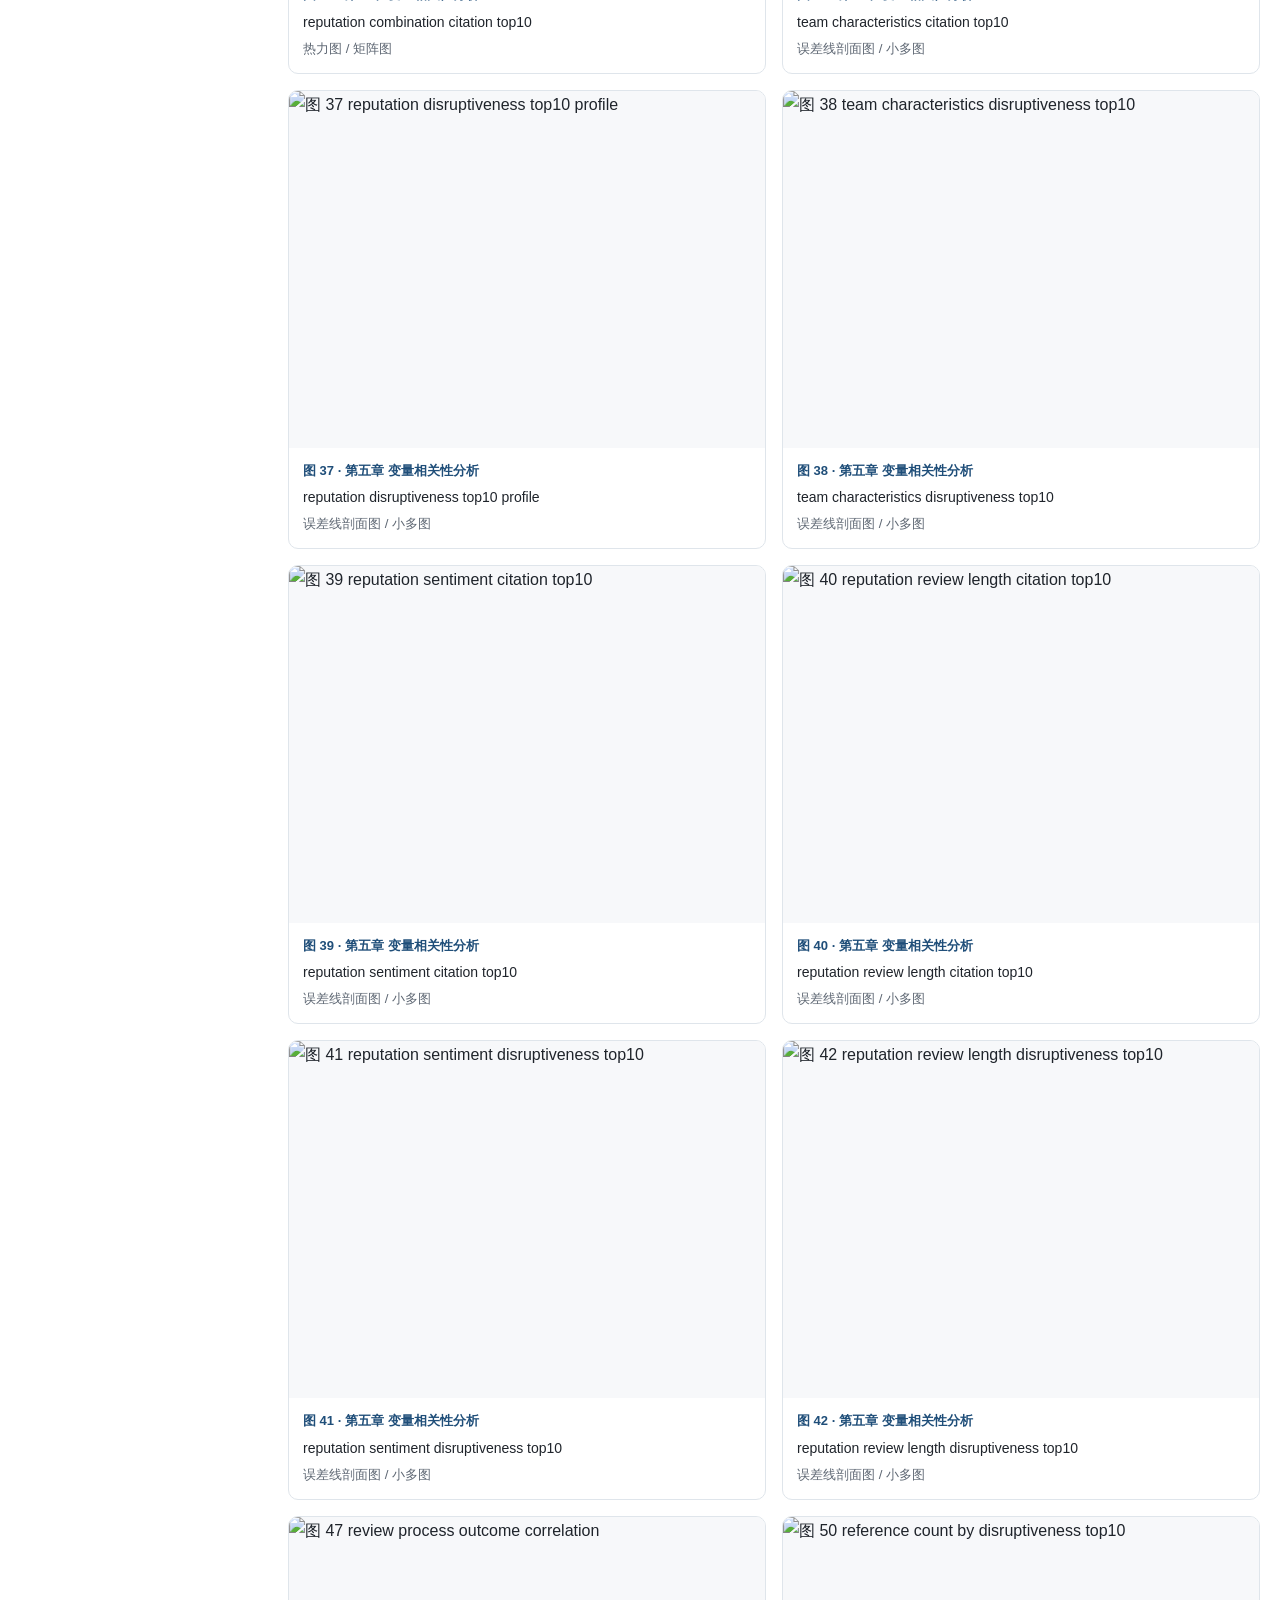
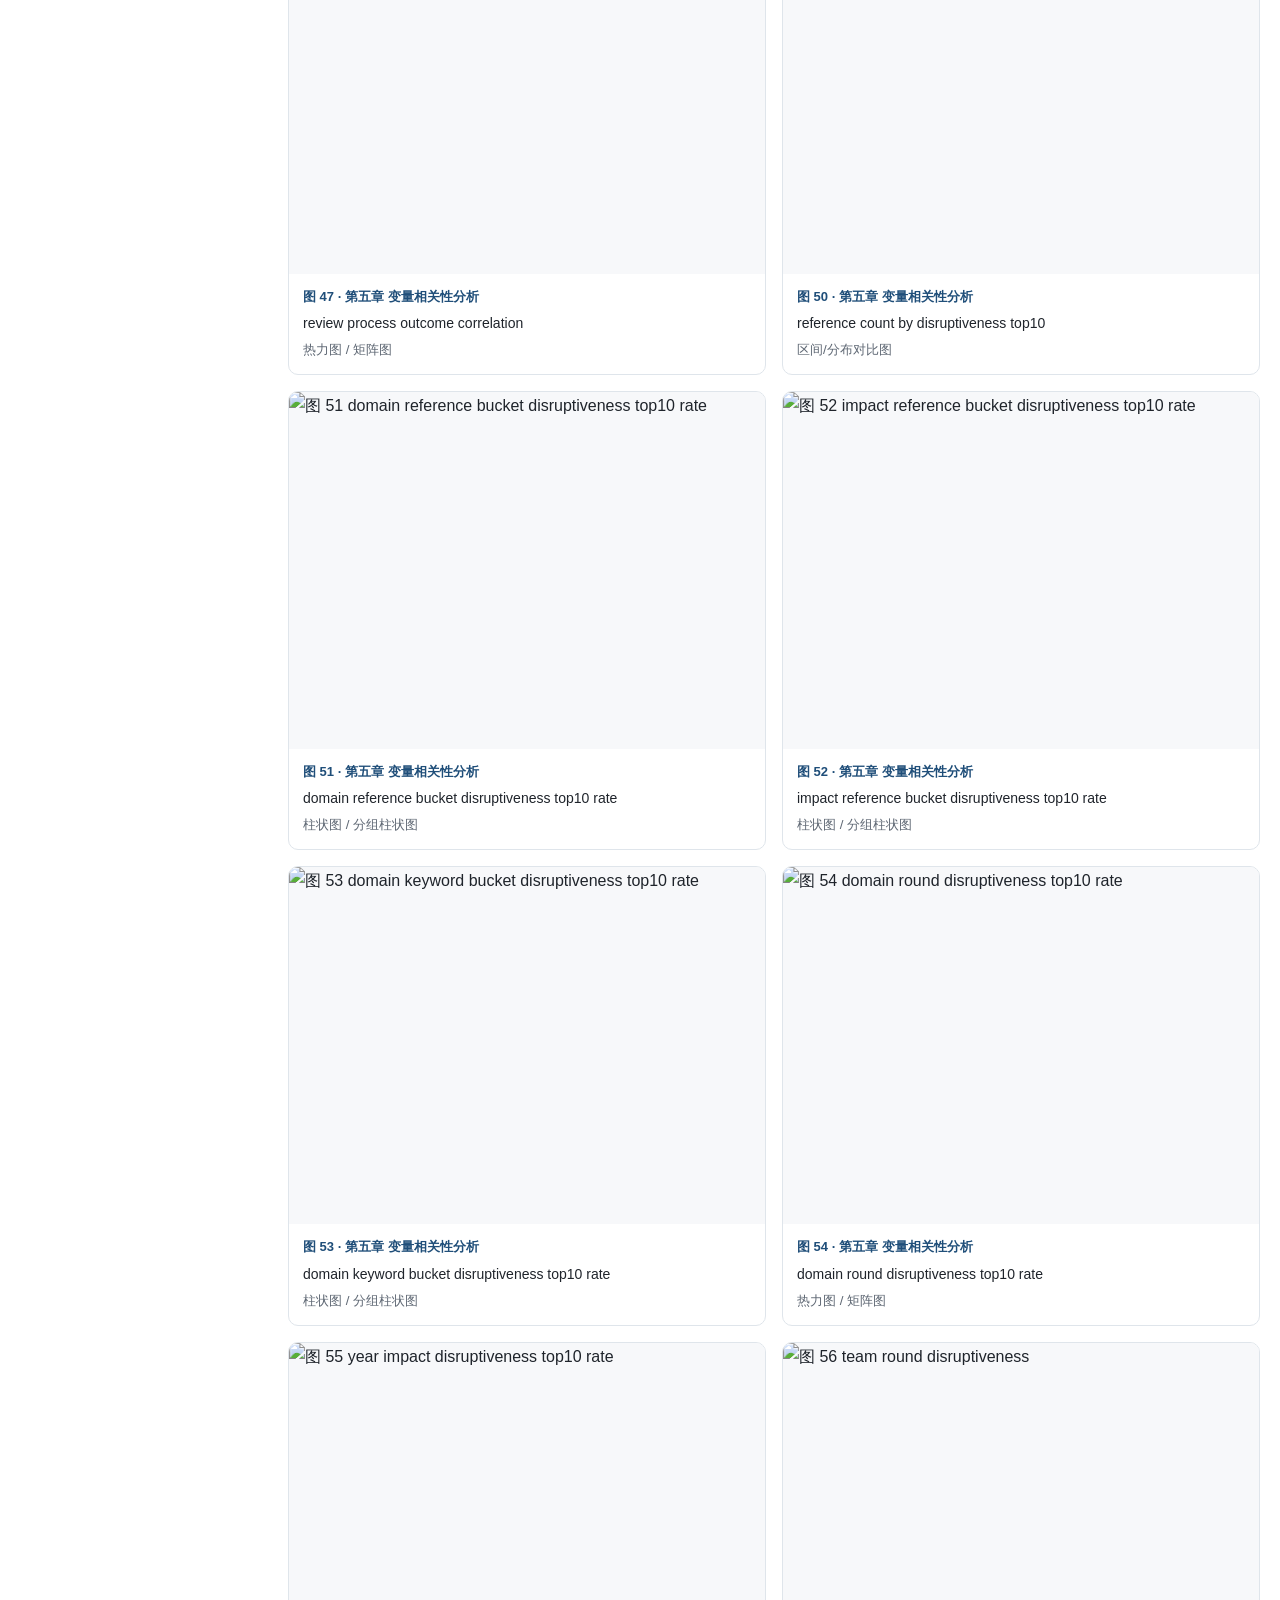
==== commit 4e60ed4f: "将人工智能页面改为83图完整章节页" ====
--- a/ai.html
+++ b/ai.html
@@ -1 +1 @@
-<!doctype html><html lang="zh-CN"><head><meta charset="utf-8"><meta name="viewport" content="width=device-width,initial-scale=1"><title>人工智能子数据集</title><style>:root{--bg:#fff;--tint:#f7f8fa;--line:#dfe5eb;--line2:#edf1f5;--text:#1f242b;--muted:#5f6874;--blue:#1f4e79}*{box-sizing:border-box}html{scroll-behavior:smooth}body{margin:0;color:var(--text);background:var(--bg);font-family:-apple-system,BlinkMacSystemFont,"Segoe UI","Noto Sans SC","Microsoft YaHei",sans-serif;line-height:1.75}a{text-decoration:none;color:inherit}img{display:block;max-width:100%}.shell{width:min(1160px,calc(100vw - 40px));margin:auto}.header{position:sticky;top:0;z-index:20;background:rgba(255,255,255,.96);border-bottom:1px solid var(--line2)}.nav{min-height:62px;display:flex;justify-content:space-between;align-items:center;gap:20px}.brand{font-weight:800;color:var(--blue)}.links{display:flex;gap:6px}.links a{padding:8px 11px;border-radius:7px;color:var(--muted);font-size:14px}.links a:hover,.links a.active{background:var(--blue);color:#fff}.hero{padding:58px 0 40px;border-bottom:1px solid var(--line2)}.eyebrow{font-size:12px;letter-spacing:.12em;text-transform:uppercase;color:var(--blue);font-weight:800}h1,h2{font-family:Georgia,"Times New Roman","Noto Serif SC",serif}h1{font-size:clamp(38px,5vw,60px);line-height:1.15;margin:8px 0 18px}.lead{font-size:18px;max-width:930px;border-left:4px solid var(--blue);padding-left:18px}.switcher{padding:30px 0;border-bottom:1px solid var(--line2)}.switcher h2{font-size:28px;margin:0 0 6px}.switcher p{margin:0 0 18px;color:var(--muted)}.datasets{display:grid;grid-template-columns:repeat(4,1fr);gap:12px}.dataset{border:1px solid var(--line);border-radius:10px;padding:18px}.dataset span{display:block;font-family:Georgia,"Times New Roman","Noto Serif SC",serif;font-size:21px;font-weight:700}.dataset small{color:var(--muted)}.dataset:hover,.dataset.active{border-color:var(--blue);box-shadow:0 0 0 1px var(--blue) inset}.dataset.active span{color:var(--blue)}.report{padding:42px 0}.layout{display:grid;grid-template-columns:240px 1fr;gap:24px}.toc{position:sticky;top:82px;align-self:start;border:1px solid var(--line);border-radius:10px;padding:8px}.toc a{display:block;padding:9px 10px;border-radius:6px;color:var(--muted);font-size:14px}.toc a:hover{background:var(--tint);color:var(--blue)}.chapter{display:grid;grid-template-columns:110px 1fr;border:1px solid var(--line);border-radius:10px;overflow:hidden;margin-bottom:18px}.chapter-no{background:var(--tint);padding:24px 14px;color:var(--blue);font-weight:800;font-size:13px}.chapter-body{padding:23px}.chapter-body h2{font-size:30px;margin:0 0 8px}.chapter-body>p{margin:0 0 16px}.notes{display:grid;grid-template-columns:repeat(2,1fr);gap:10px}.note{border:1px solid var(--line2);background:var(--tint);border-radius:8px;padding:12px}.note b{display:block;color:var(--blue)}.note span{font-size:14px;color:var(--muted)}.figures{display:grid;grid-template-columns:repeat(2,1fr);gap:12px;margin-top:16px}figure{margin:0;border:1px solid var(--line2);border-radius:8px;overflow:hidden}.imgbox{aspect-ratio:4/3;background:var(--tint);display:flex;align-items:center}.imgbox img{width:100%;height:100%;object-fit:contain}figcaption{padding:10px 12px;color:var(--muted);font-size:14px}.footer{padding:28px 0;border-top:1px solid var(--line2);color:var(--muted);font-size:14px}@media(max-width:900px){.datasets{grid-template-columns:repeat(2,1fr)}.layout{grid-template-columns:1fr}.toc{position:relative;top:auto}}@media(max-width:650px){.shell{width:min(100% - 24px,1160px)}.links{display:none}.datasets,.notes,.figures{grid-template-columns:1fr}.chapter{grid-template-columns:1fr}.chapter-no{padding:12px 18px}}</style></head><body><header class="header"><div class="shell nav"><a class="brand" href="index.html">开放同行评议与高水平论文</a><nav class="links"><a href="index.html">总集</a><a class="active" href="ai.html">人工智能</a><a href="biomedicine.html">生物医学</a><a href="physics.html">物理学</a></nav></div></header><main><section class="hero"><div class="shell"><div class="eyebrow">SUBSET 01 · ARTIFICIAL INTELLIGENCE</div><h1>人工智能子数据集</h1><p class="lead">本页只呈现人工智能子数据集的完整分析。内容不再按“论文与知识网络、作者机构与团队、同行评议过程”拆分跳转，而是依照报告从数据来源、特征工程、描述性分析、相关性分析到模型结果连续组织。</p></div></section><section class="switcher"><div class="shell"><div class="eyebrow">Dataset navigation</div><h2>总集与子集</h2><p>每个数据集对应一张独立网页，并在页面内部按报告章节完整展开。</p><div class="datasets"><a class="dataset" href="index.html"><span>总集</span><small>查看完整分析</small></a><a class="dataset active" href="ai.html"><span>人工智能</span><small>当前页面</small></a><a class="dataset" href="biomedicine.html"><span>生物医学</span><small>查看完整分析</small></a><a class="dataset" href="physics.html"><span>物理学</span><small>查看完整分析</small></a></div></div></section><section class="report"><div class="shell layout"><aside class="toc"><a href="#c01">01 引言</a><a href="#c02">02 数据采集与构建</a><a href="#c03">03 特征工程</a><a href="#c04">04 描述性分析</a><a href="#c05">05 变量相关性分析</a><a href="#c06">06 模型构建与结果</a><a href="#c07">07 总结与讨论</a><a href="#c08">08 项目成果与开放资源</a></aside><div><section id="c01" class="chapter"><div class="chapter-no">CHAPTER 01</div><div class="chapter-body"><h2>引言</h2><p>说明人工智能开放评审场景、研究问题及分领域分析价值。</p></div></section><section id="c02" class="chapter"><div class="chapter-no">CHAPTER 02</div><div class="chapter-body"><h2>数据采集与构建</h2><p>以 OpenReview 等会议开放评审数据为重要来源，介绍会议论文、评审记录、接收结果与 OpenAlex 元数据的匹配过程。</p><div class="notes"><div class="note"><b>数据边界</b><span>突出会议论文与开放评审互动</span></div><div class="note"><b>目标变量</b><span>高被引与高颠覆性标签</span></div></div></div></section><section id="c03" class="chapter"><div class="chapter-no">CHAPTER 03</div><div class="chapter-body"><h2>特征工程</h2><p>按报告结构构建论文本身、作者机构、同行评议过程三类特征。</p><div class="notes"><div class="note"><b>论文特征</b><span>会议来源、参考文献、关键词、标题摘要与创新性</span></div><div class="note"><b>作者团队</b><span>声誉、职业年龄、团队规模与合作结构</span></div><div class="note"><b>评议过程</b><span>轮次、意见与回复长度、情感和关注焦点</span></div></div></div></section><section id="c04" class="chapter"><div class="chapter-no">CHAPTER 04</div><div class="chapter-body"><h2>描述性分析</h2><p>依次呈现人工智能子集的样本结构、结果变量、评审过程和团队声誉分布。</p><div class="figures"><figure><div class="imgbox"><img src="assets/figures/fig01.webp" alt="人工智能数据规模"></div><figcaption>年度数据规模与样本结构</figcaption></figure><figure><div class="imgbox"><img src="assets/figures/fig44.webp" alt="人工智能评审轮次"></div><figcaption>同行评议轮次分布</figcaption></figure></div></div></section><section id="c05" class="chapter"><div class="chapter-no">CHAPTER 05</div><div class="chapter-body"><h2>变量相关性分析</h2><p>分别比较知识网络、作者机构团队和评审过程变量与高被引、高颠覆性标签的关系。</p><div class="figures"><figure><div class="imgbox"><img src="assets/figures/fig24.webp" alt="人工智能数值特征关联"></div><figcaption>高水平标签与数值特征关联</figcaption></figure><figure><div class="imgbox"><img src="assets/figures/fig23.webp" alt="人工智能主题结构"></div><figcaption>评审关注焦点与主题结构</figcaption></figure></div></div></section><section id="c06" class="chapter"><div class="chapter-no">CHAPTER 06</div><div class="chapter-body"><h2>模型构建与结果</h2><p>报告人工智能子集上的高被引和高颠覆性预测效果，并比较加入同行评议特征前后的变化。</p></div></section><section id="c07" class="chapter"><div class="chapter-no">CHAPTER 07</div><div class="chapter-body"><h2>总结与讨论</h2><p>总结人工智能领域的特异性发现、解释边界与跨领域比较意义。</p></div></section><section id="c08" class="chapter"><div class="chapter-no">CHAPTER 08</div><div class="chapter-body"><h2>项目成果与开放资源</h2><p>汇总人工智能子集的数据、图表、模型结果与可复用资源。</p></div></section></div></div></section></main><footer class="footer"><div class="shell">人工智能子数据集 · 完整分领域分析页面</div></footer></body></html>+<!doctype html><html lang="zh-CN"><head><meta charset="utf-8"><meta name="viewport" content="width=device-width,initial-scale=1"><link rel="stylesheet" href="site.css"></head><body data-dataset="ai"><script src="site.js"></script></body></html>
--- a/site.css
+++ b/site.css
@@ -0,0 +1 @@
+:root{--bg:#fff;--tint:#f7f8fa;--line:#dfe5eb;--line2:#edf1f5;--text:#1f242b;--muted:#5f6874;--blue:#1f4e79;--teal:#3e6f5a}*{box-sizing:border-box}html{scroll-behavior:smooth}body{margin:0;color:var(--text);background:var(--bg);font-family:-apple-system,BlinkMacSystemFont,"Segoe UI","Noto Sans SC","Microsoft YaHei",sans-serif;line-height:1.72}a{text-decoration:none;color:inherit}img{display:block;max-width:100%}.shell{width:min(1240px,calc(100vw - 40px));margin:auto}.header{position:sticky;top:0;z-index:20;background:rgba(255,255,255,.96);border-bottom:1px solid var(--line2);backdrop-filter:blur(8px)}.nav{min-height:62px;display:flex;align-items:center;justify-content:space-between;gap:20px}.brand{font-weight:800;color:var(--blue)}.dataset-nav{display:flex;gap:6px;flex-wrap:wrap}.dataset-nav a{padding:8px 12px;border-radius:7px;color:var(--muted);font-size:14px}.dataset-nav a:hover,.dataset-nav a.active{background:var(--blue);color:#fff}.hero{padding:54px 0 36px;border-bottom:1px solid var(--line2)}.hero-grid{display:grid;grid-template-columns:minmax(0,1fr) 330px;gap:32px}.eyebrow{font-size:12px;letter-spacing:.12em;text-transform:uppercase;color:var(--blue);font-weight:800}h1,h2,h3{font-family:Georgia,"Times New Roman","Noto Serif SC",serif}h1{font-size:clamp(36px,5vw,58px);line-height:1.15;margin:8px 0 18px}.lead{font-size:18px;border-left:4px solid var(--blue);padding-left:18px;color:#35404b}.facts{border:1px solid var(--line);border-radius:10px;overflow:hidden}.facts div{display:grid;grid-template-columns:120px 1fr;border-bottom:1px solid var(--line2)}.facts div:last-child{border:0}.facts dt,.facts dd{margin:0;padding:11px 12px;font-size:14px}.facts dt{background:var(--tint);color:var(--muted)}.facts dd{font-weight:700}.layout{display:grid;grid-template-columns:240px minmax(0,1fr);gap:28px;padding:38px 0}.toc{position:sticky;top:82px;align-self:start;border:1px solid var(--line);border-radius:10px;padding:8px;background:#fff}.toc a{display:block;padding:9px 10px;border-radius:6px;color:var(--muted);font-size:13px}.toc a:hover{background:var(--tint);color:var(--blue)}.chapter{padding:0 0 40px;margin-bottom:40px;border-bottom:1px solid var(--line2)}.chapter:last-child{border-bottom:0}.chapter-head{margin-bottom:18px}.chapter-head h2{font-size:34px;margin:4px 0 8px}.chapter-head p{margin:0;color:var(--muted)}.empty-note{border:1px dashed var(--line);background:var(--tint);border-radius:9px;padding:16px;color:var(--muted)}.fig-grid{display:grid;grid-template-columns:repeat(2,minmax(0,1fr));gap:16px}.figure{margin:0;border:1px solid var(--line);border-radius:10px;overflow:hidden;background:#fff}.imgbox{aspect-ratio:4/3;background:var(--tint);display:flex;align-items:center;justify-content:center;overflow:hidden}.figure img{width:100%;height:100%;object-fit:contain}.figure figcaption{padding:12px 14px}.figure b{display:block;color:var(--blue);font-size:13px}.figure span{display:block;margin-top:3px;font-size:14px}.figure small{display:block;margin-top:4px;color:var(--muted)}.footer{padding:28px 0;border-top:1px solid var(--line2);color:var(--muted);font-size:14px}@media(max-width:950px){.hero-grid,.layout{grid-template-columns:1fr}.toc{position:relative;top:auto}.fig-grid{grid-template-columns:1fr}}@media(max-width:680px){.shell{width:min(100% - 24px,1240px)}.dataset-nav{display:none}h1{font-size:36px}}
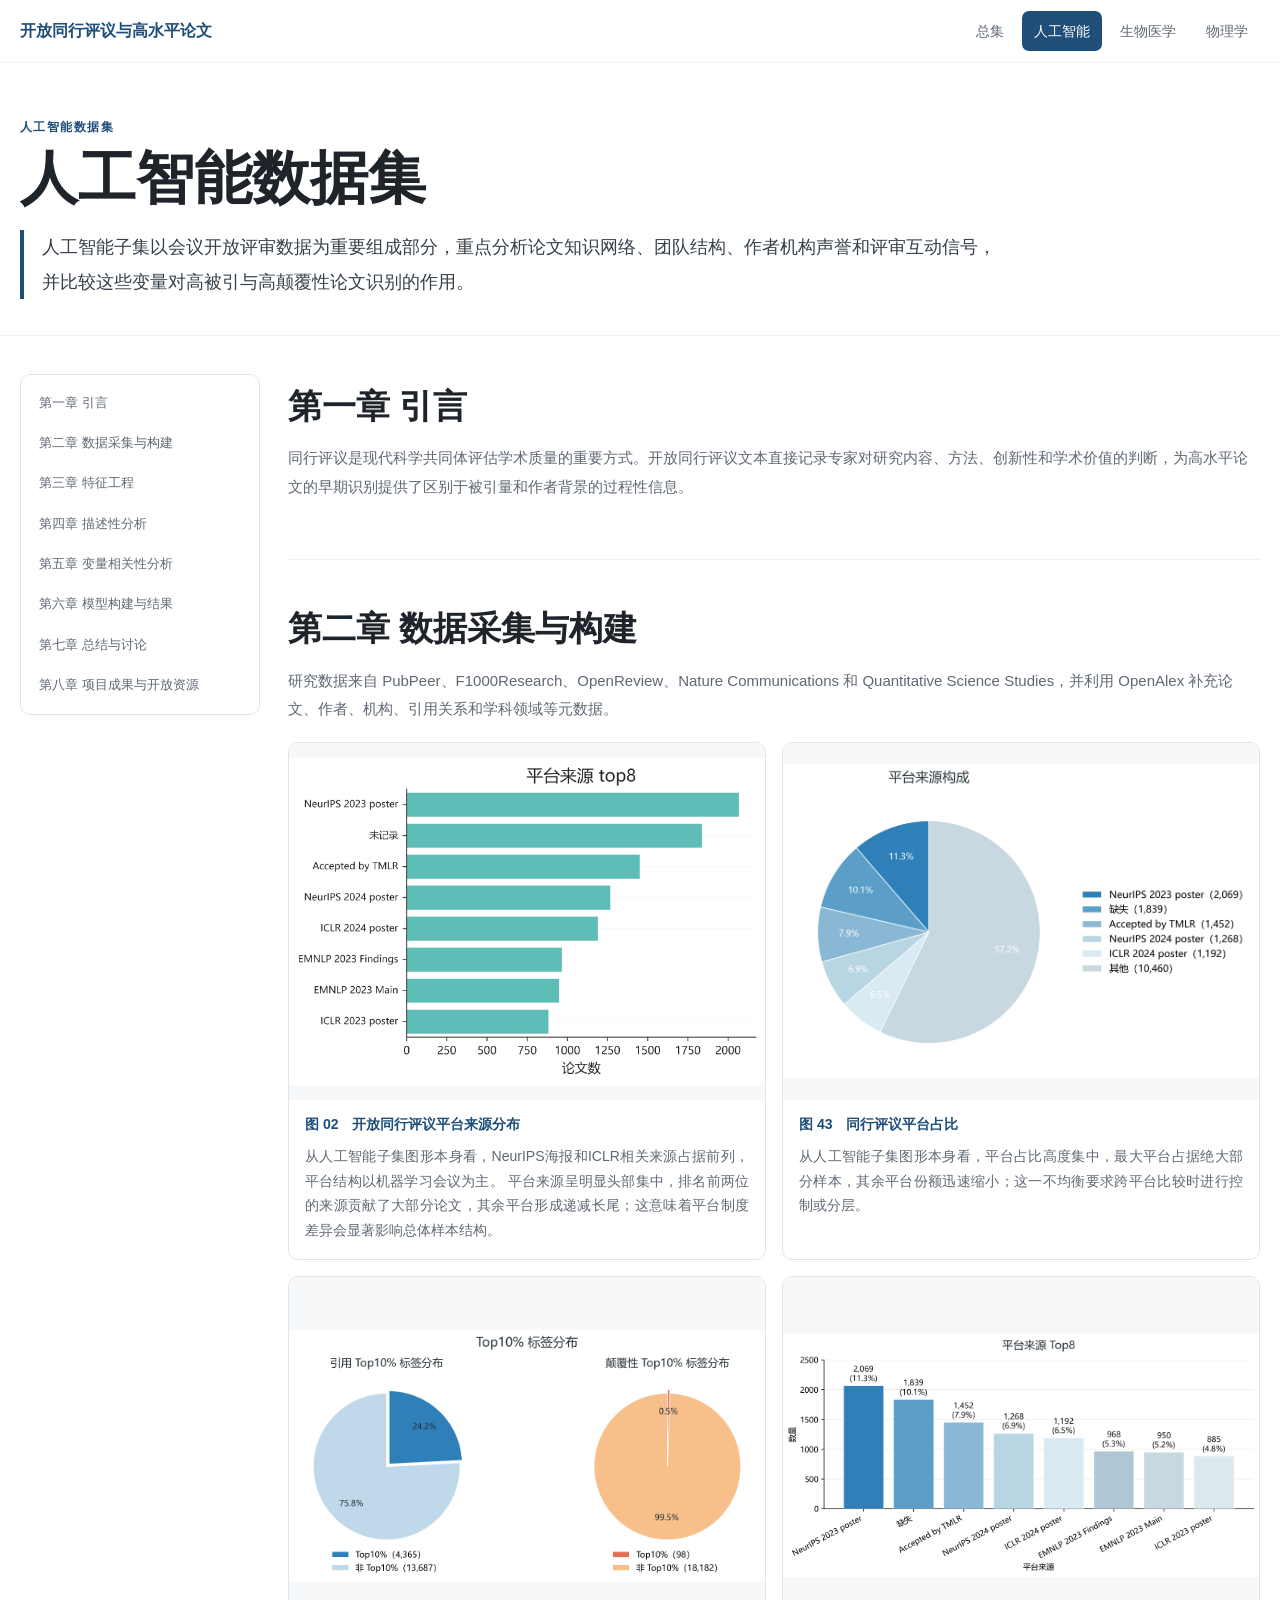
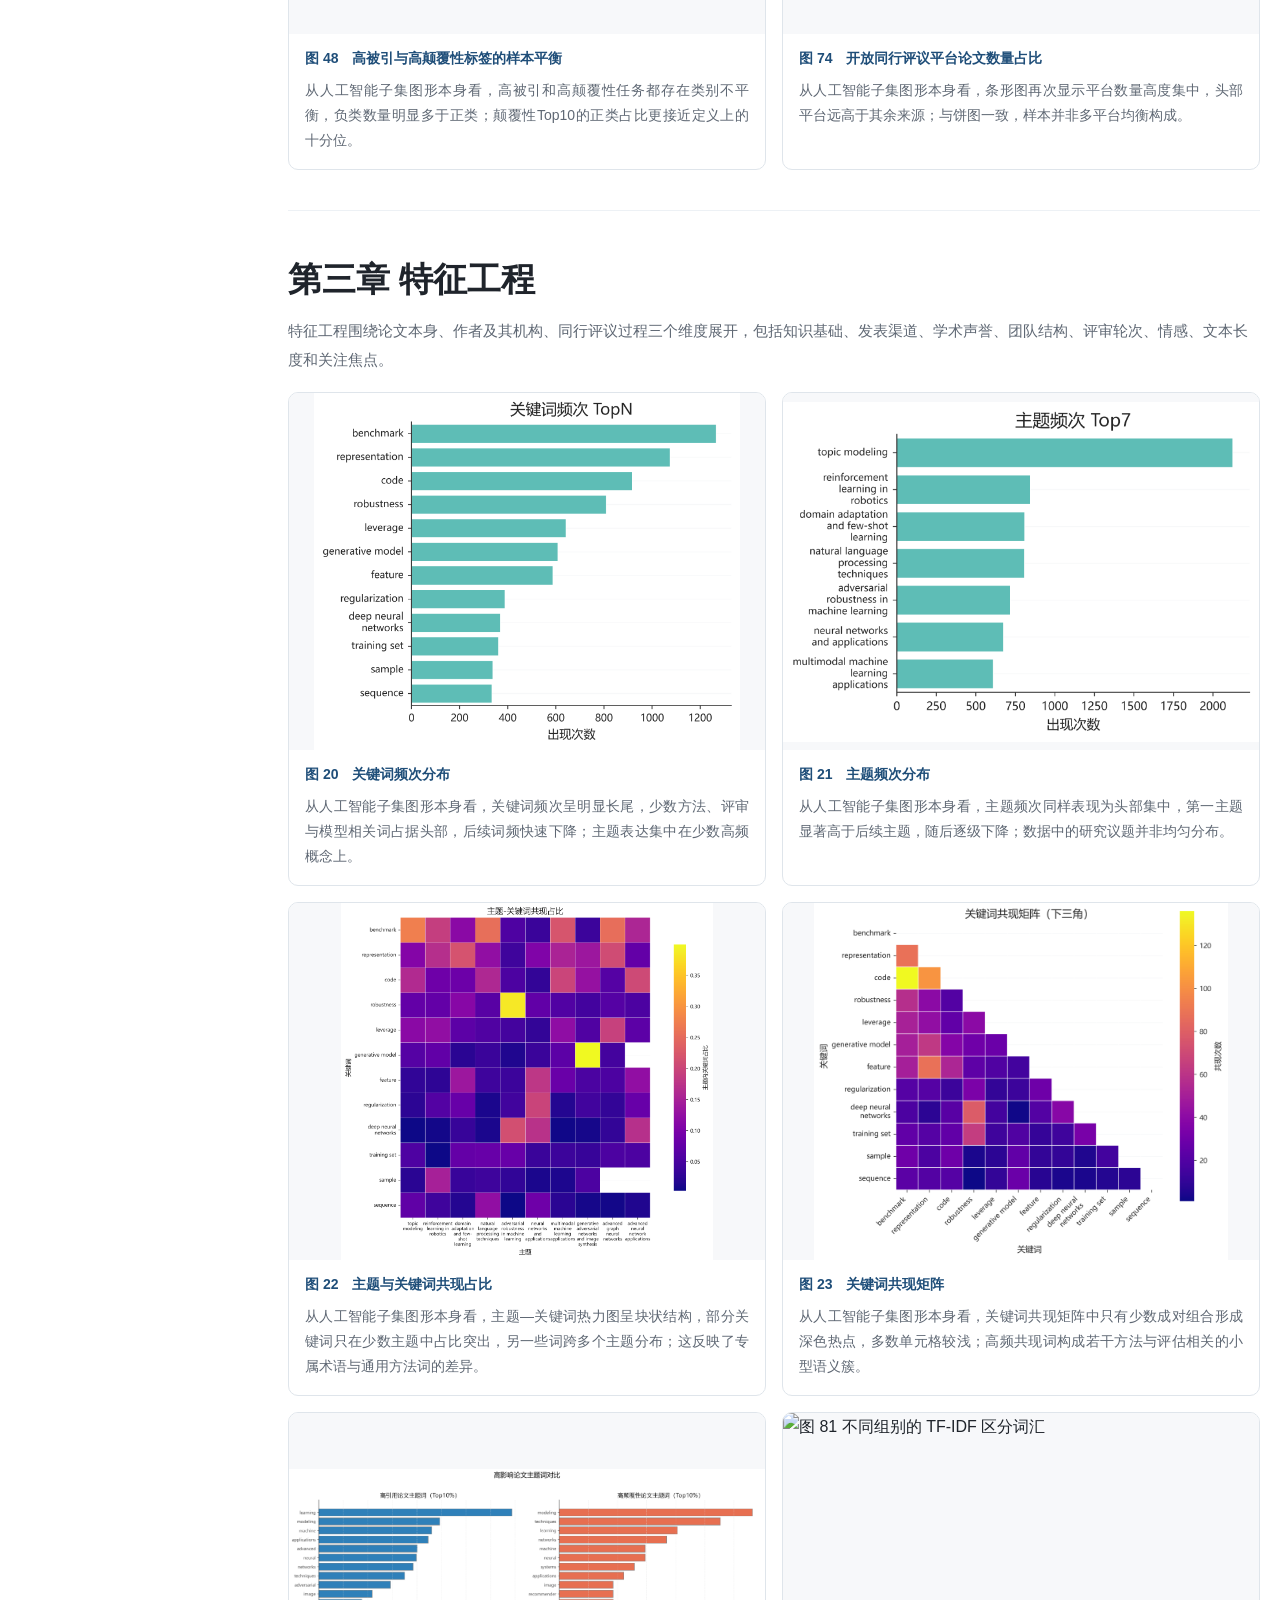
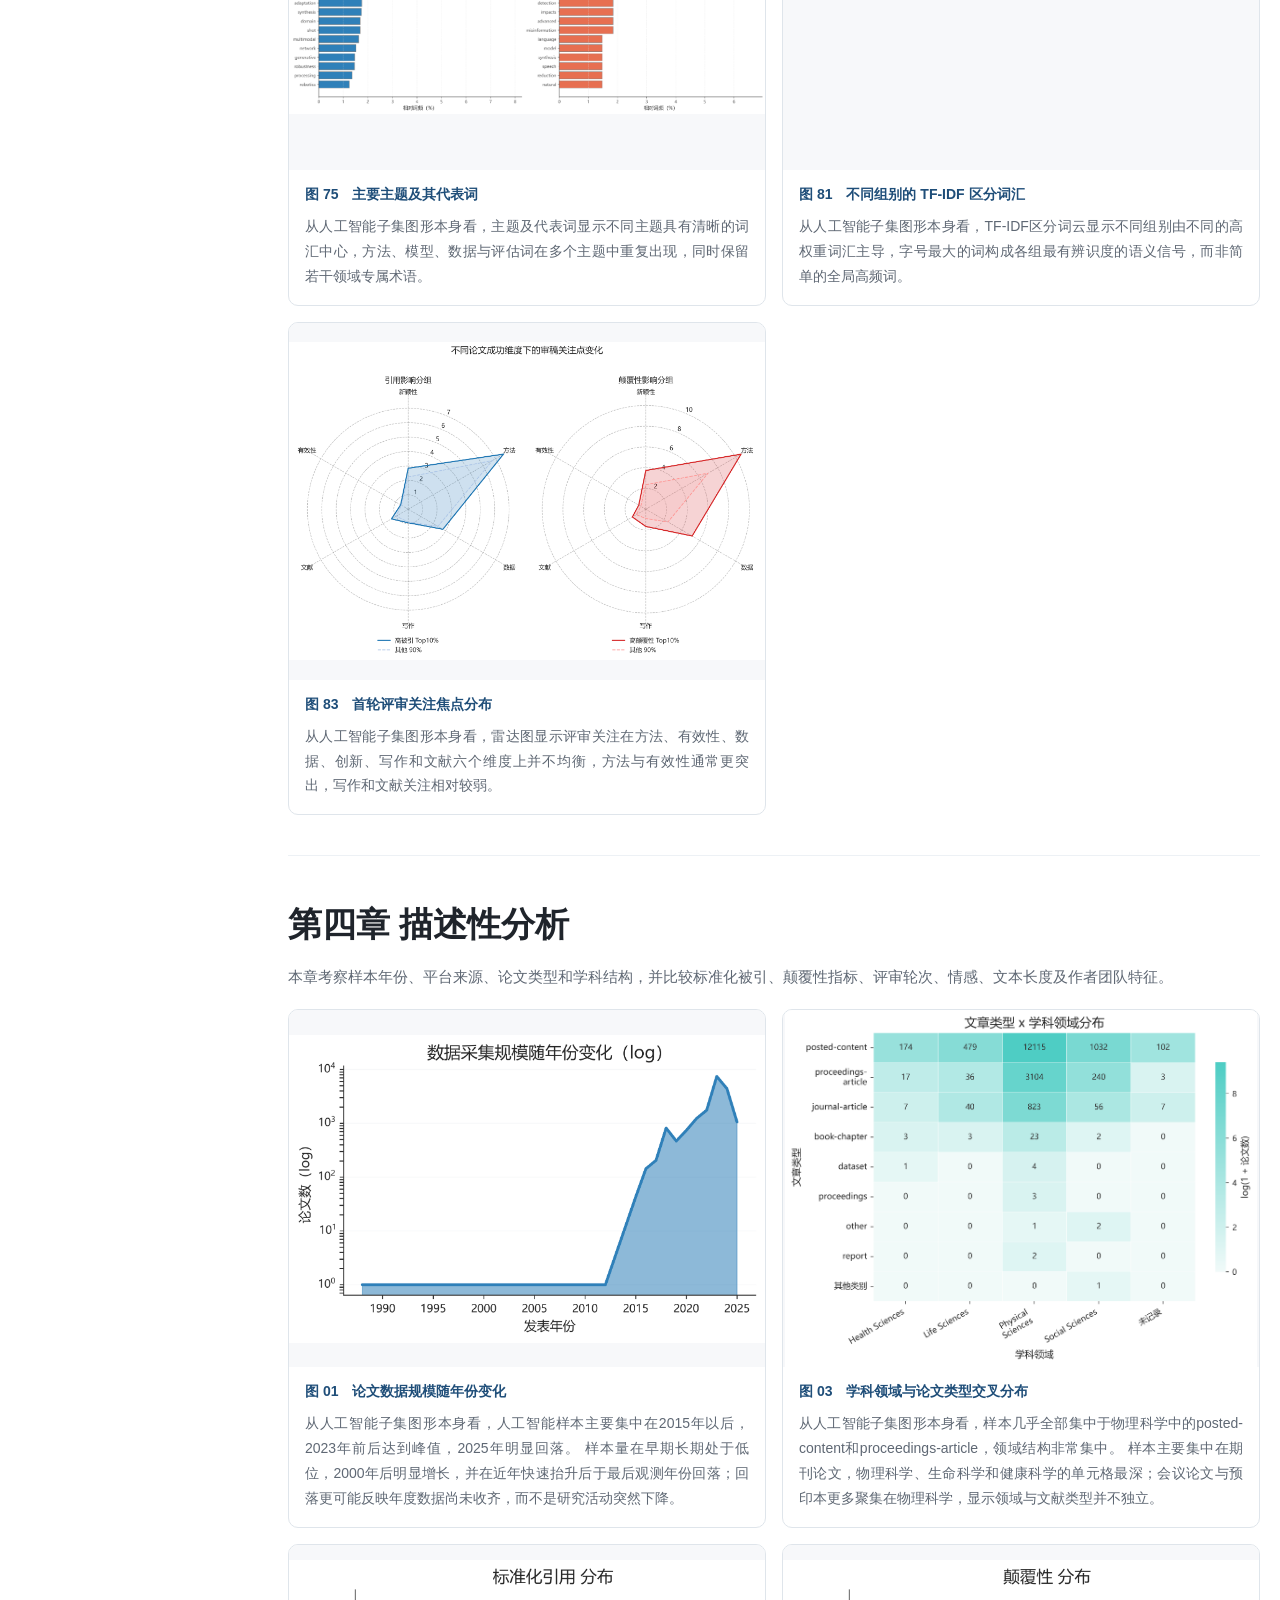
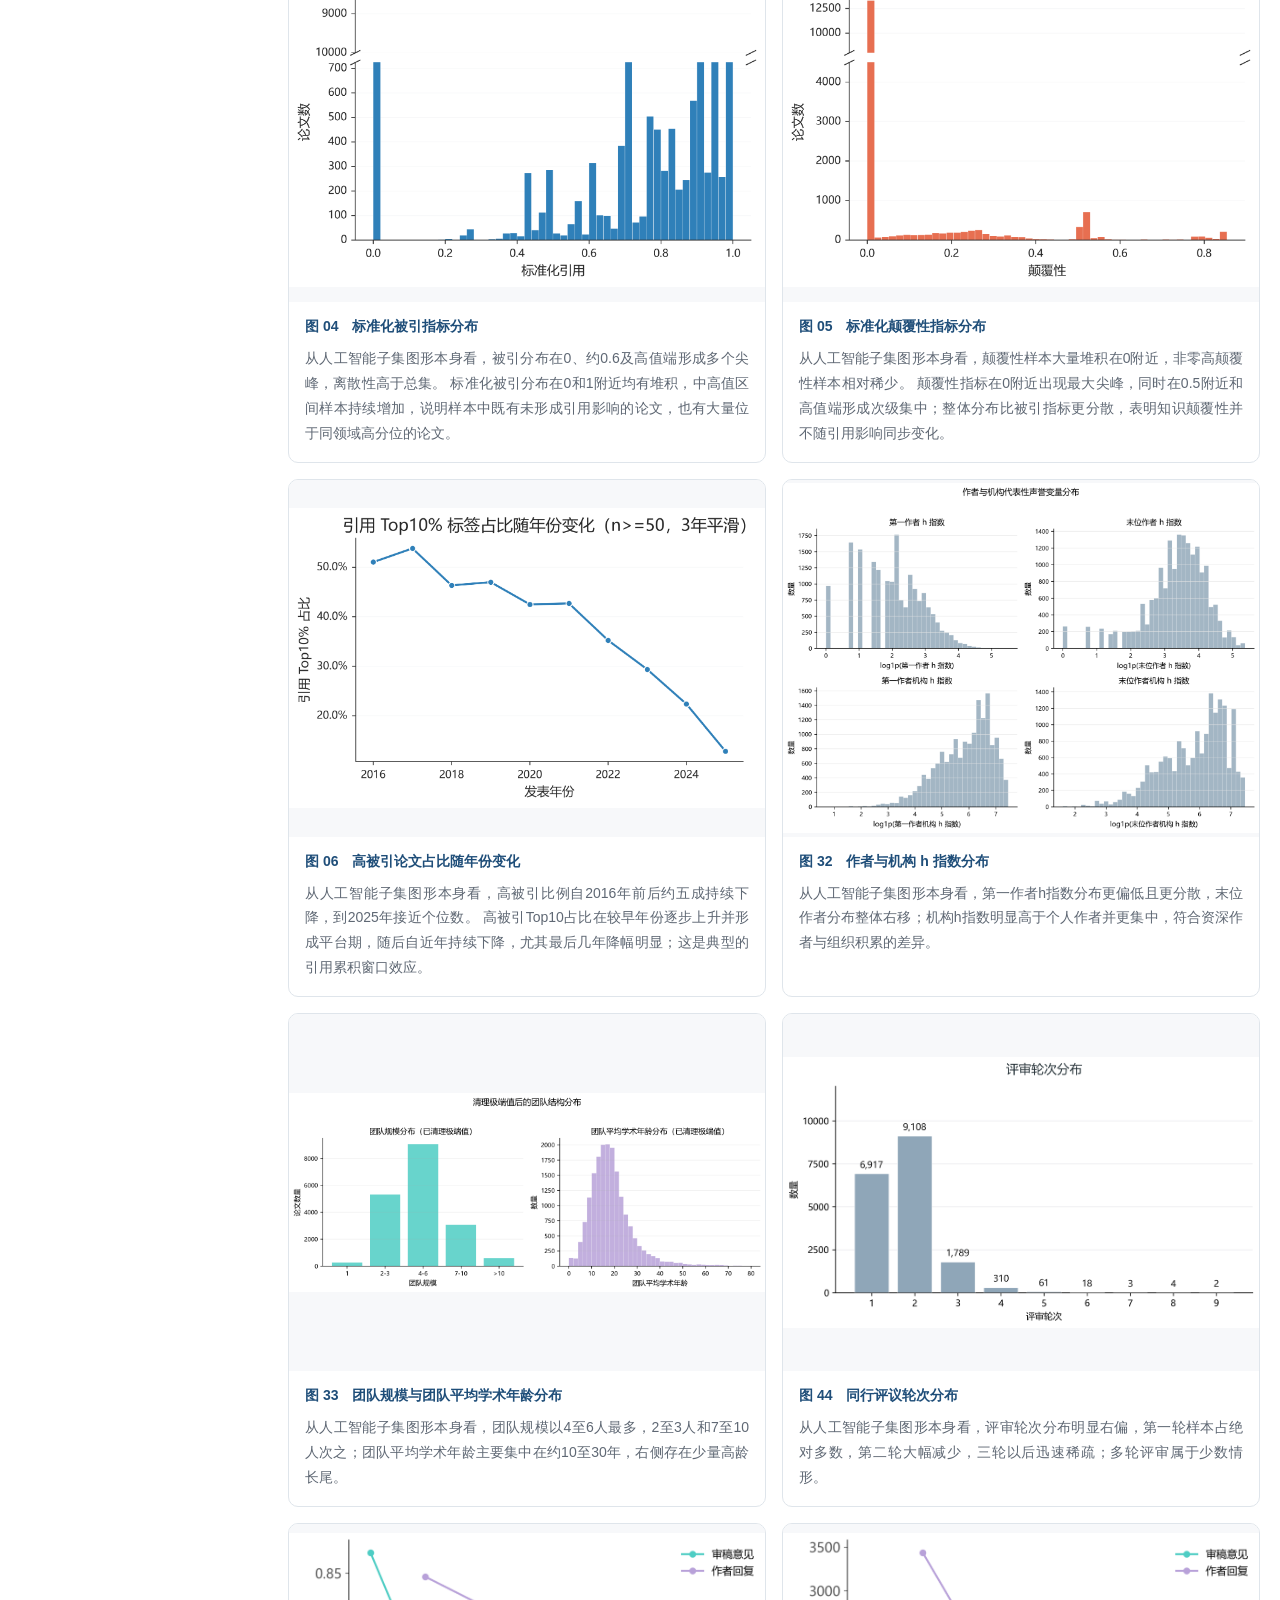
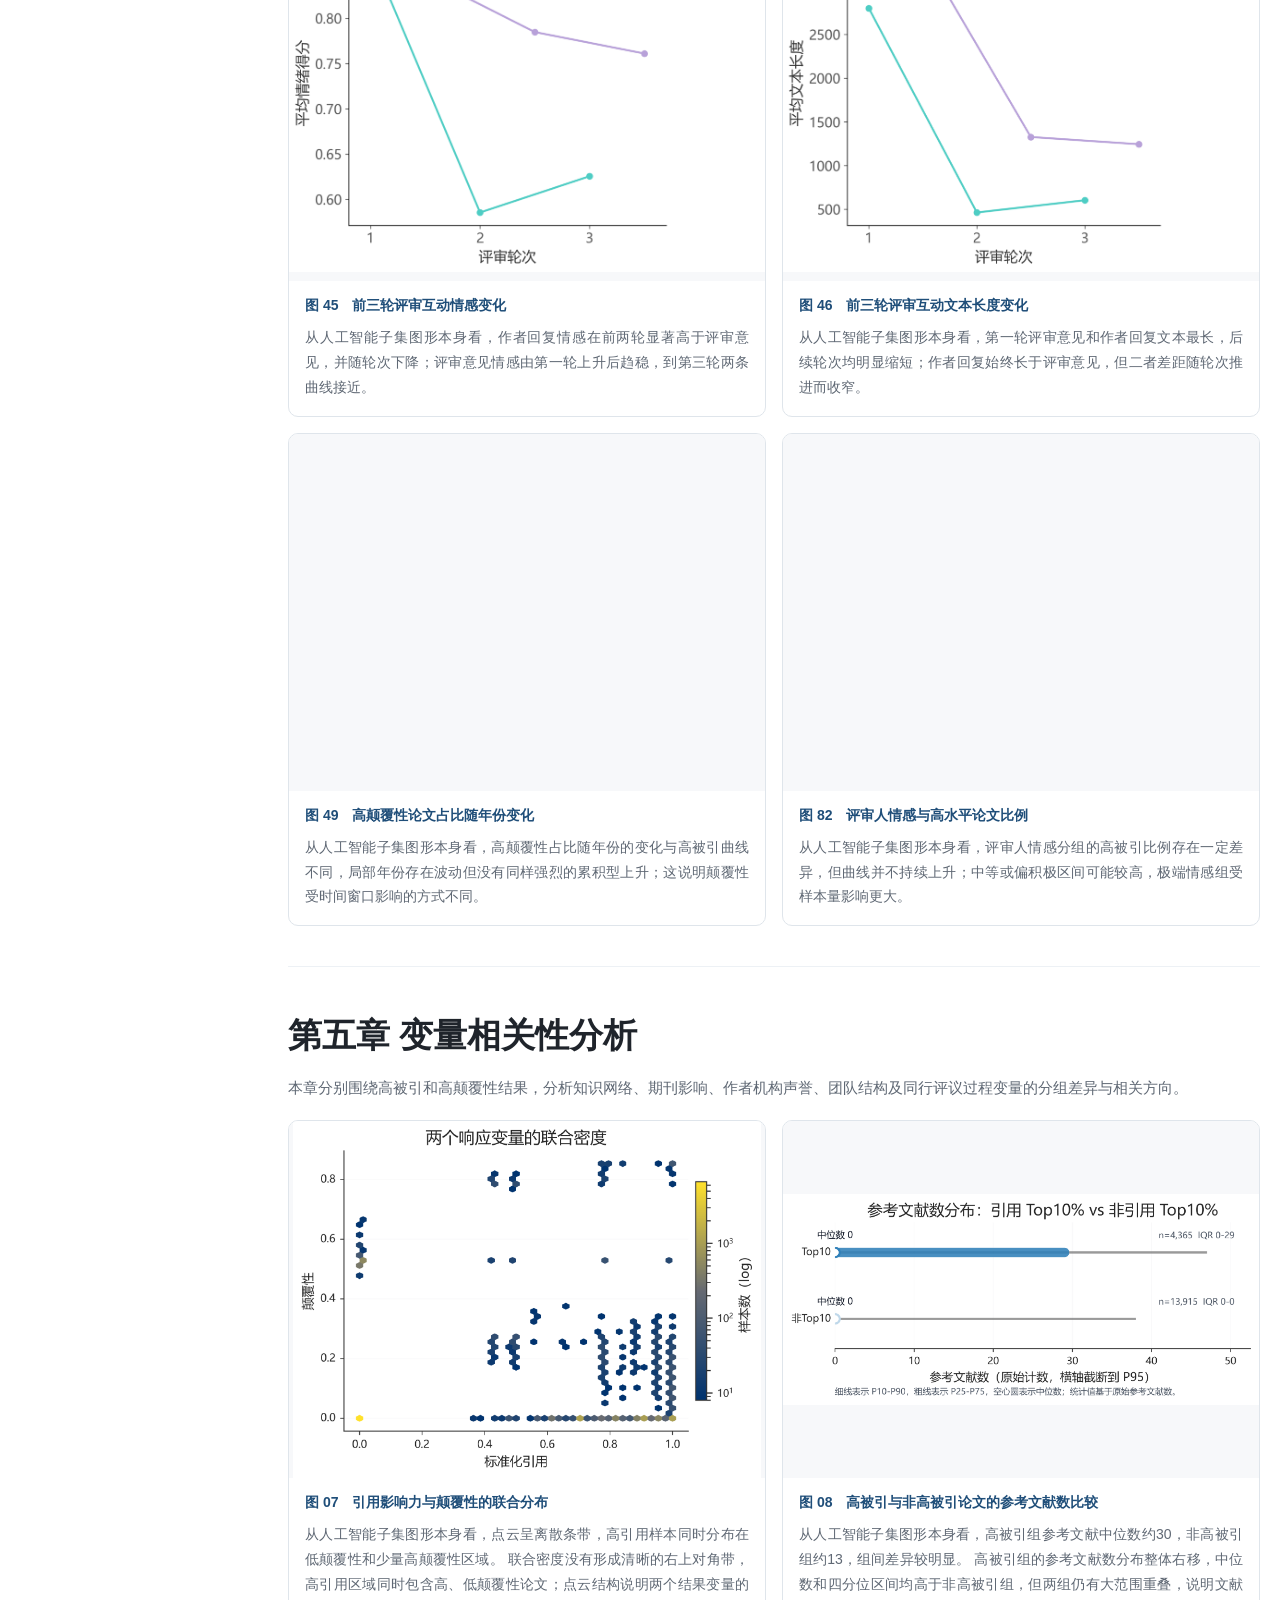
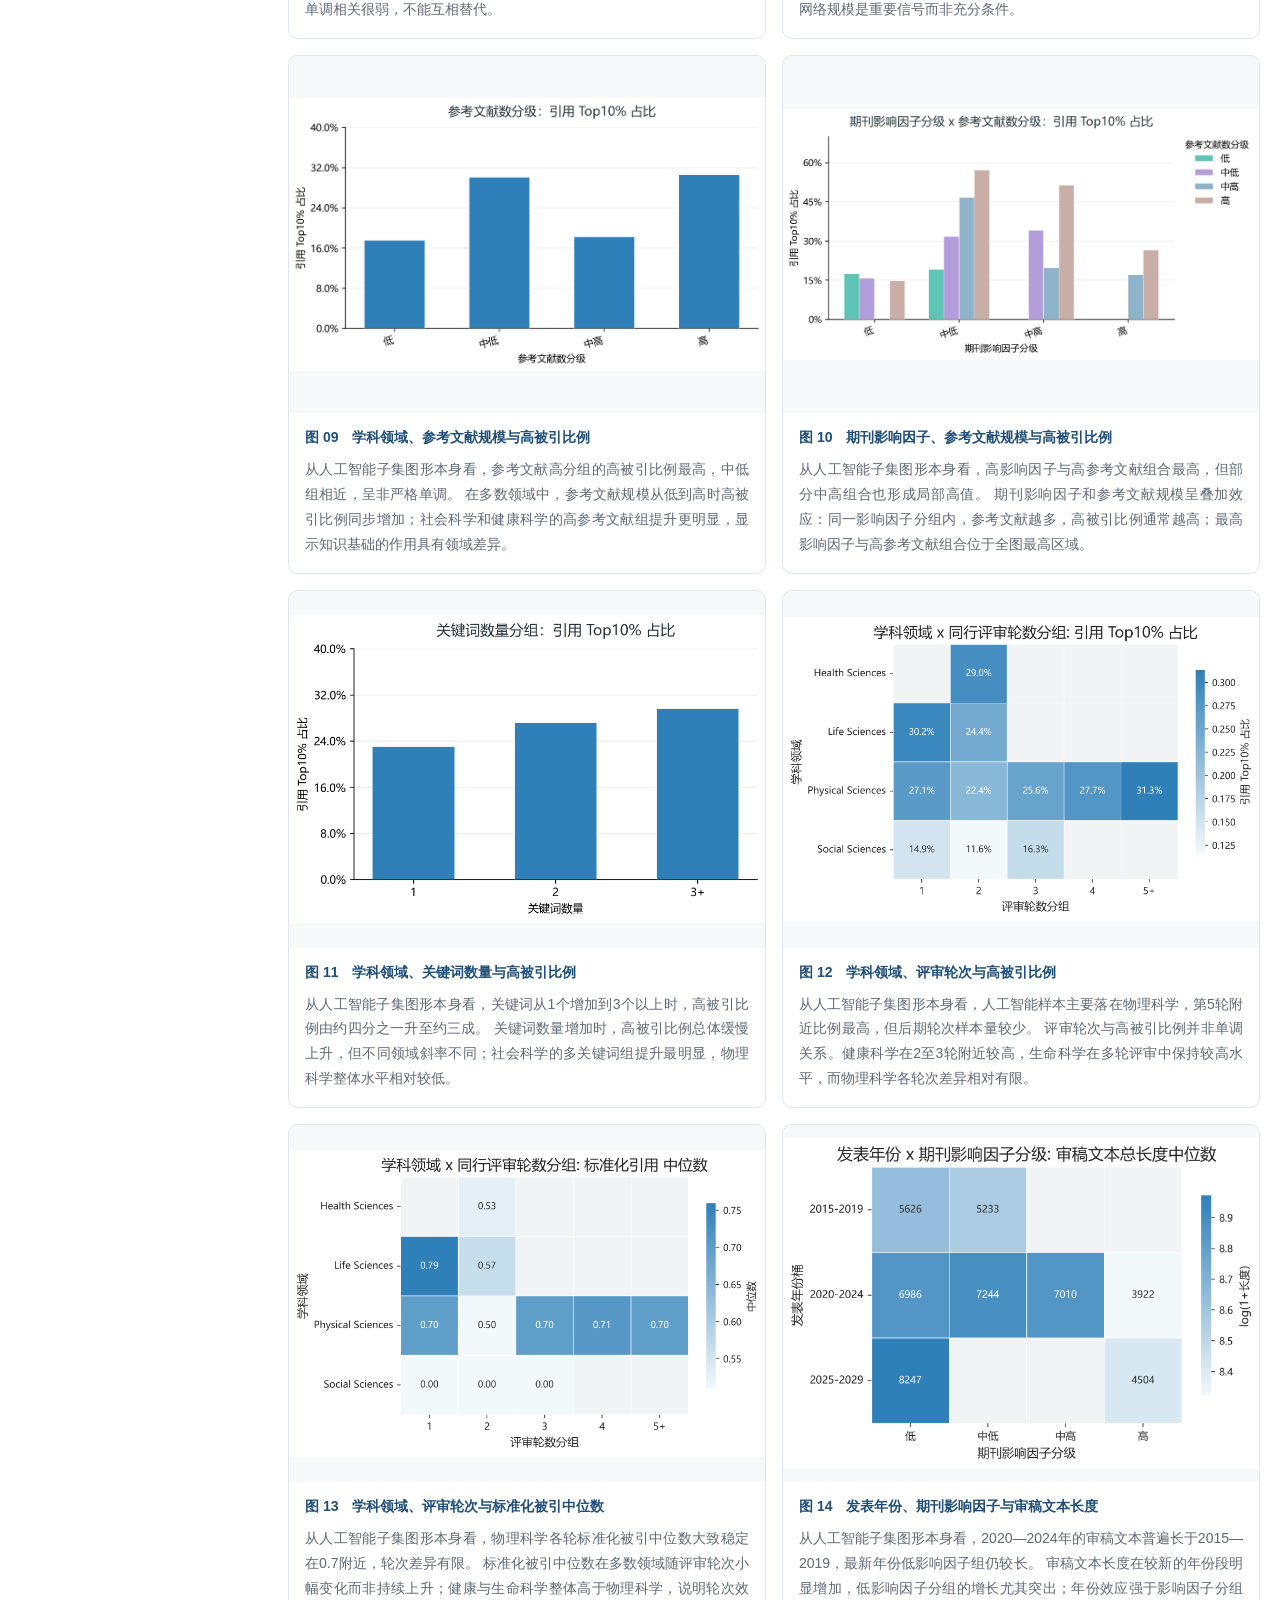
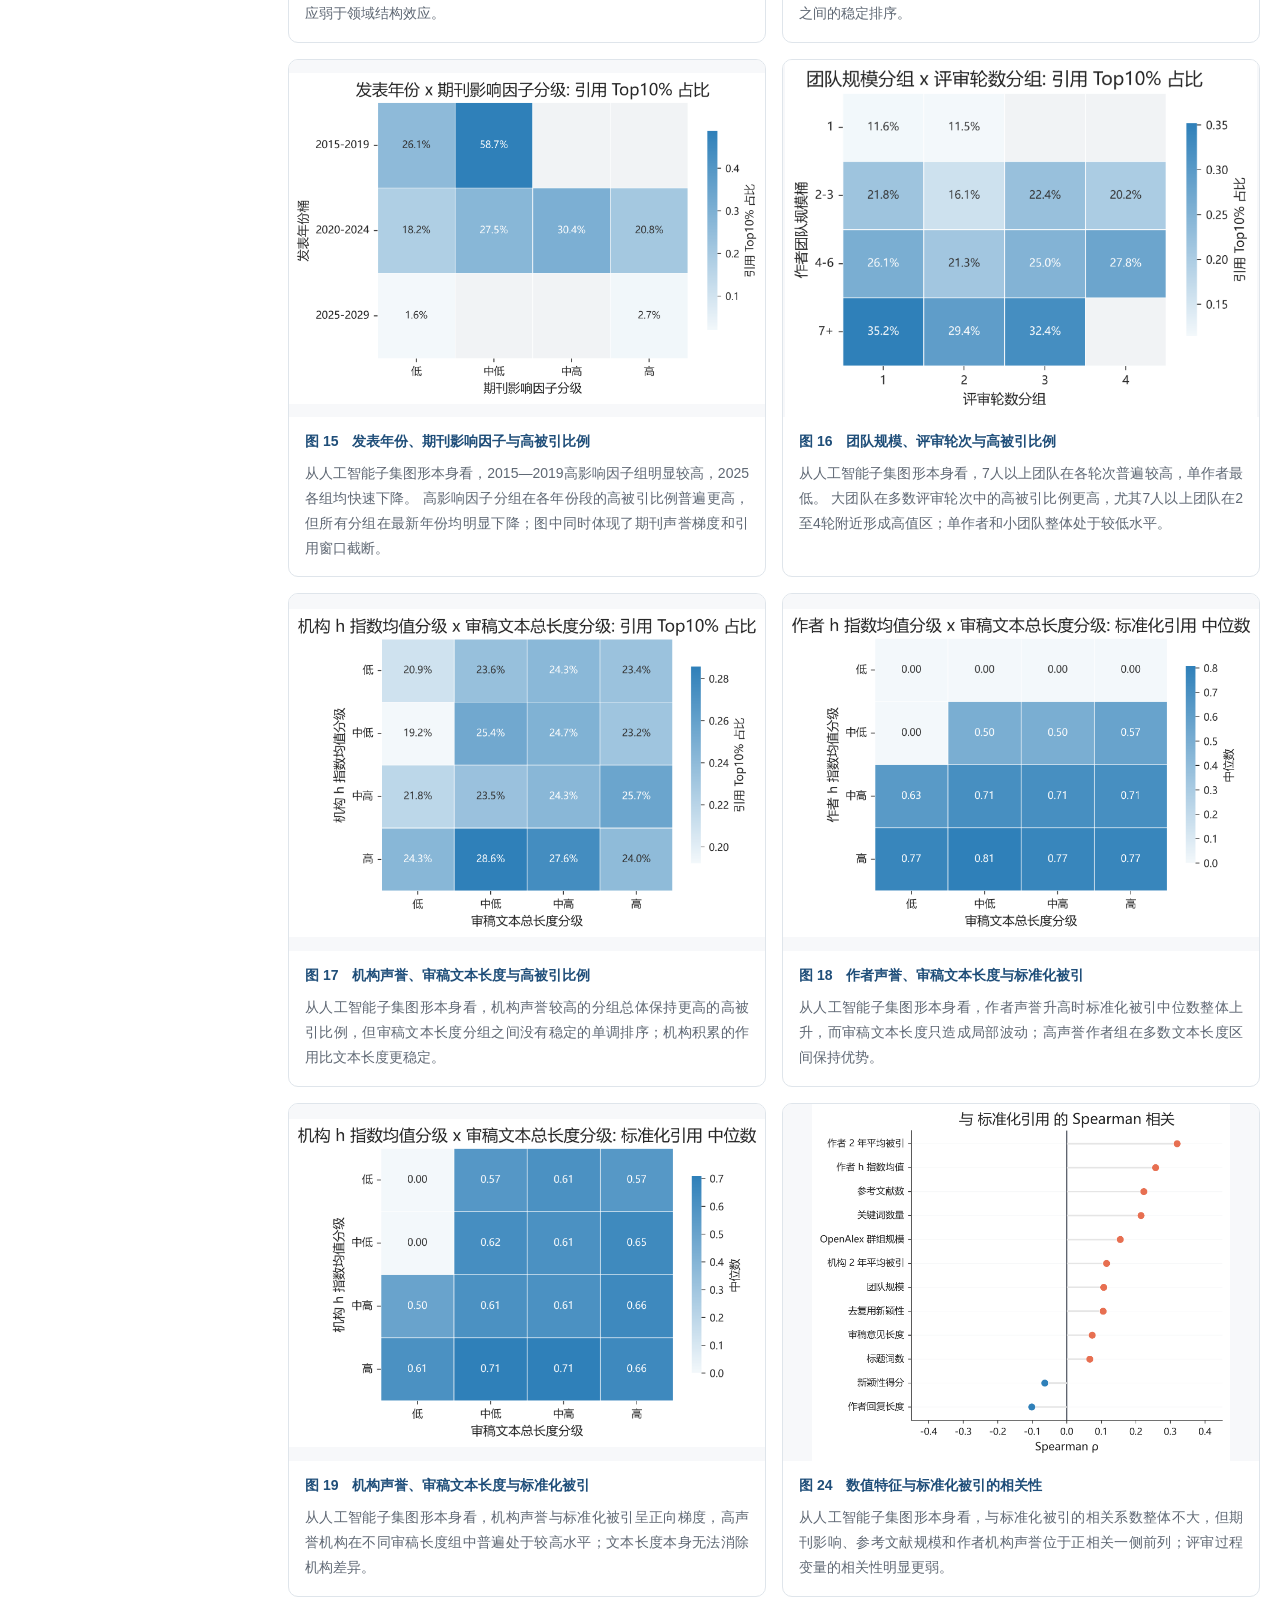
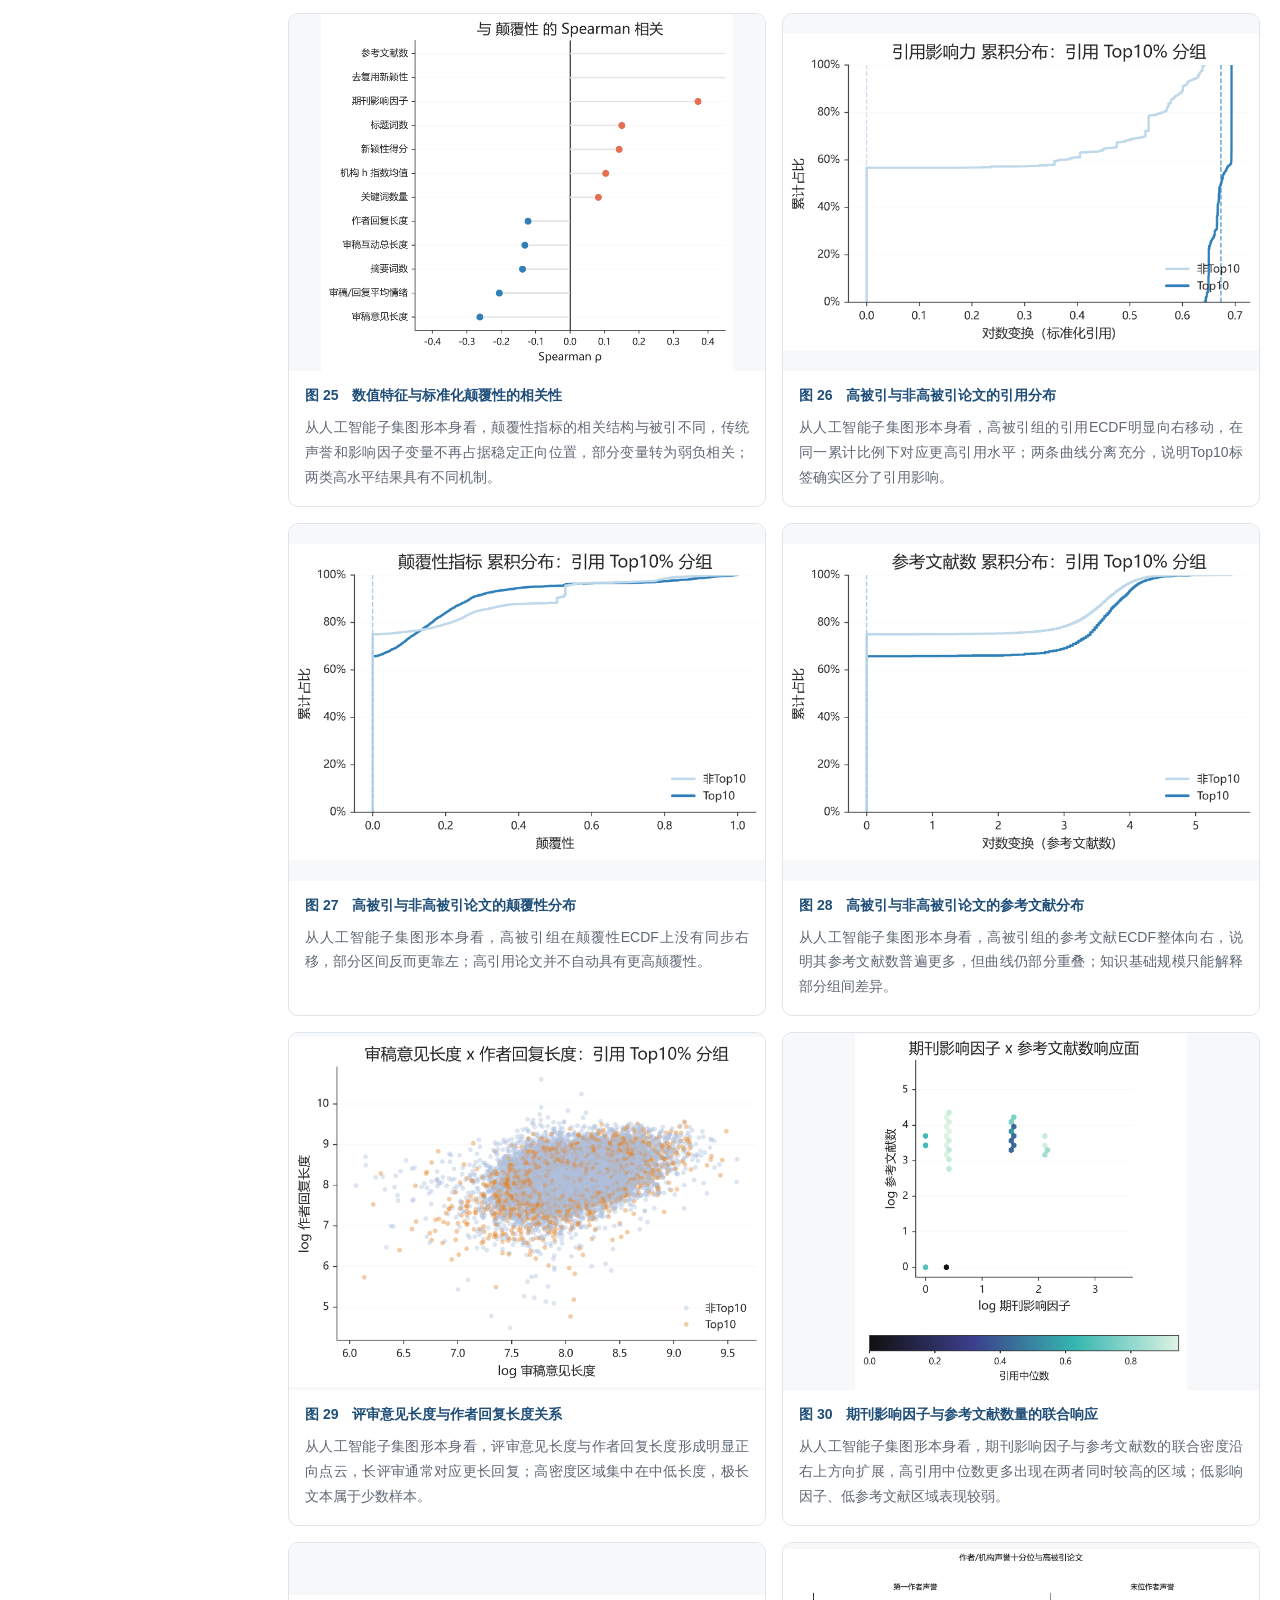
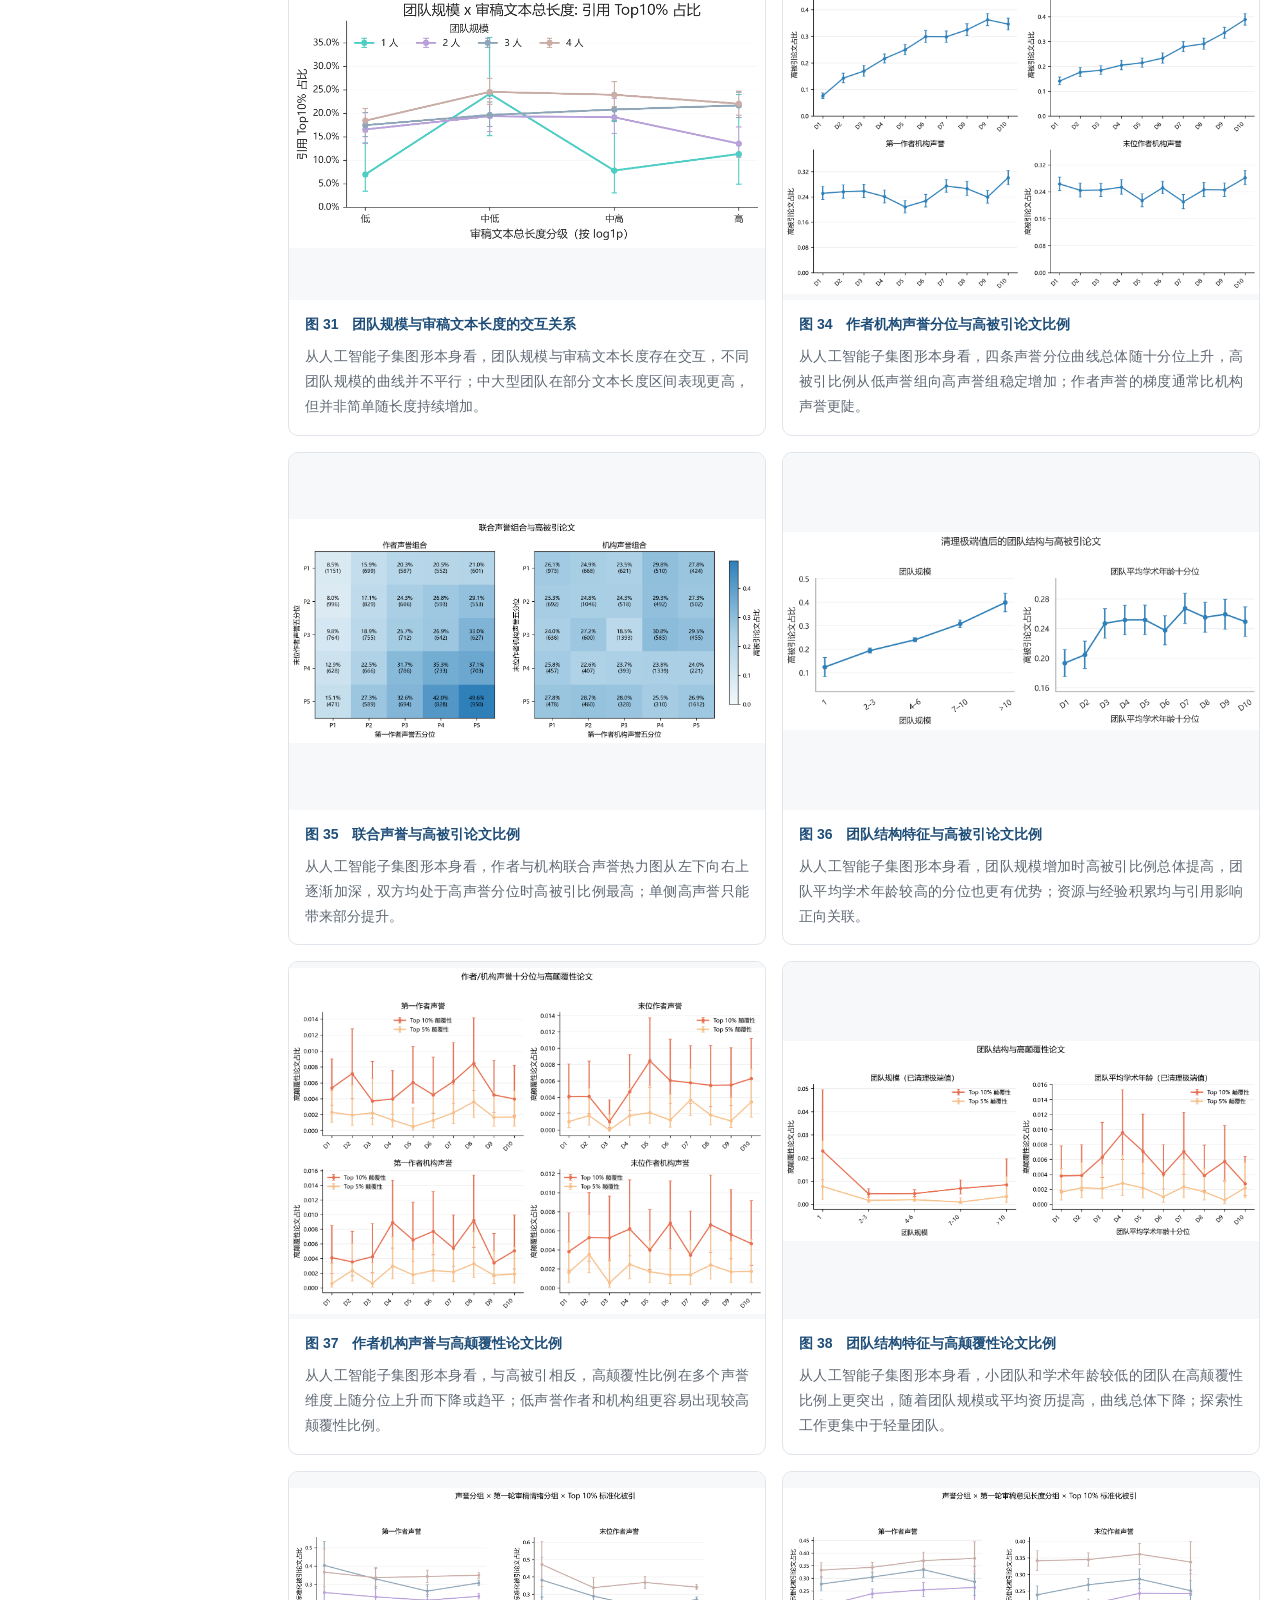
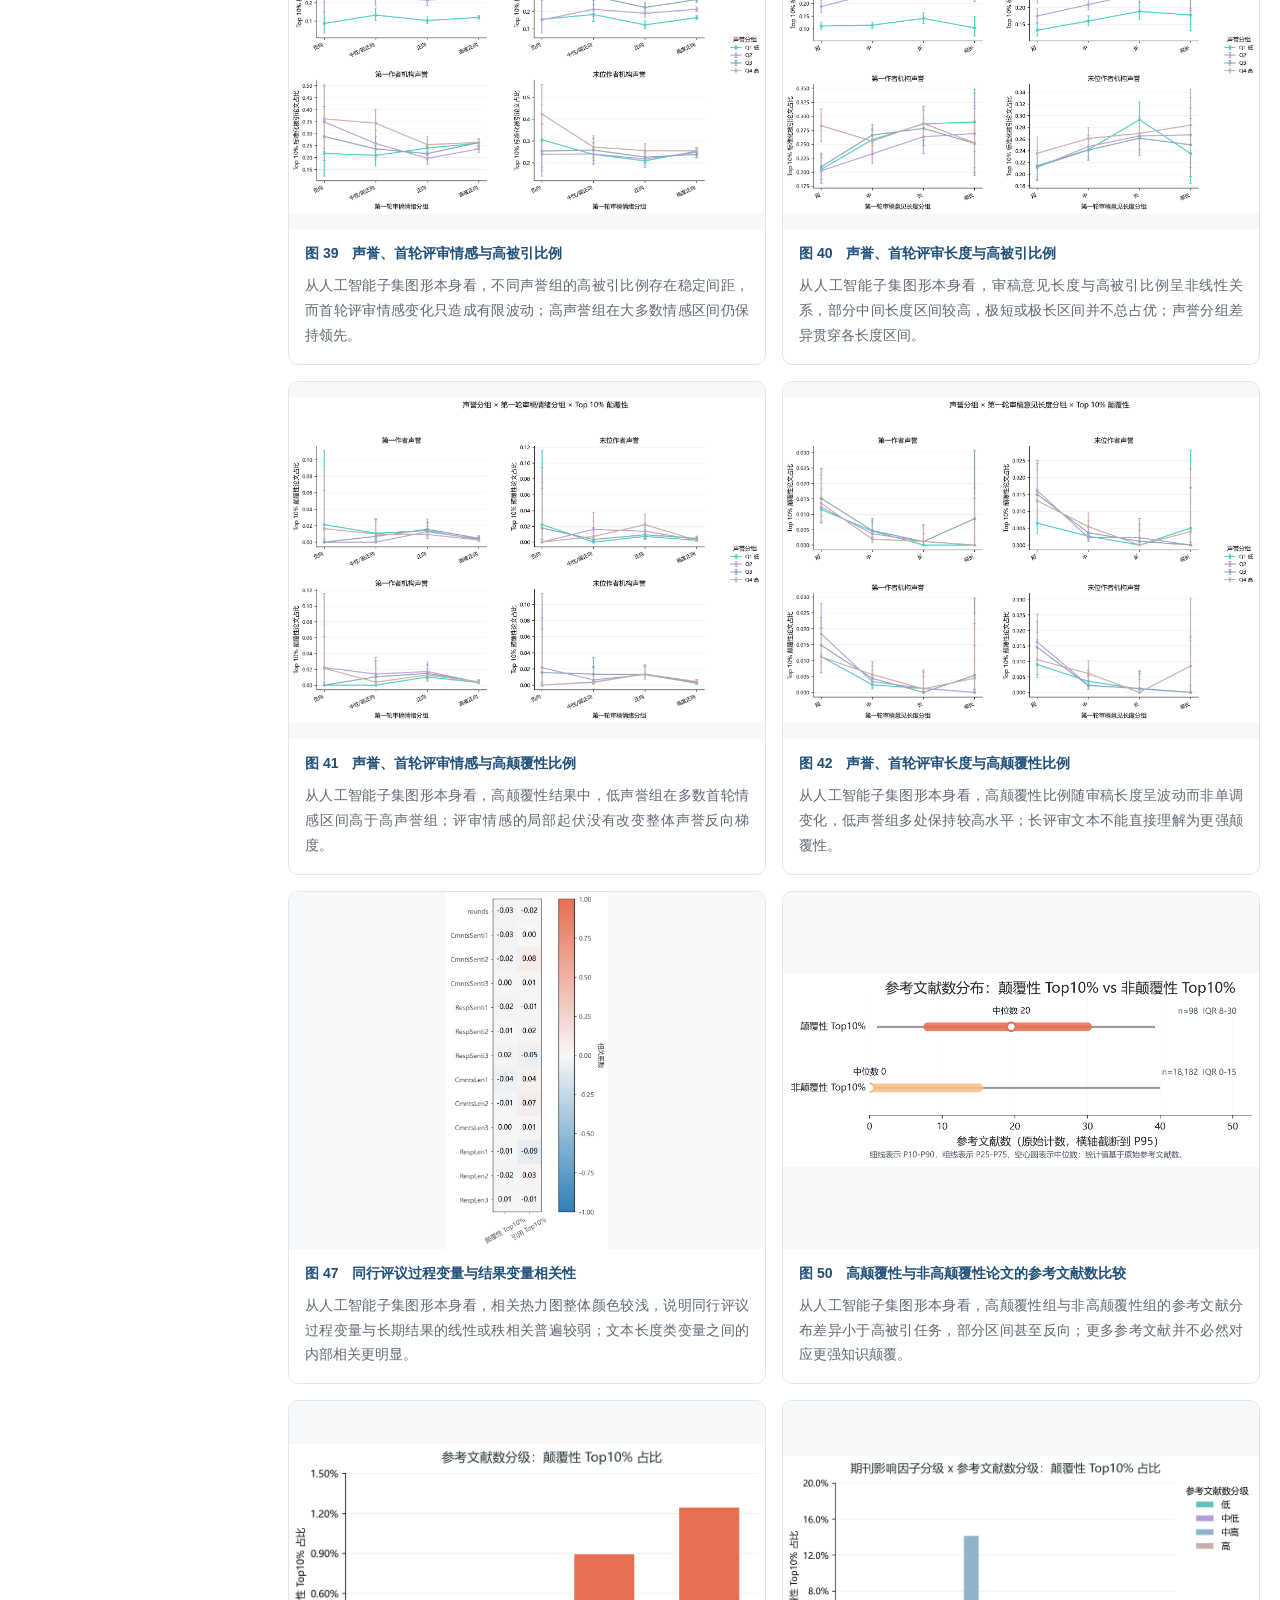
==== commit dac9f691: "接入人工智能子集逐图视觉解读" ====
--- a/ai.html
+++ b/ai.html
@@ -1 +1 @@
-<!doctype html><html lang="zh-CN"><head><meta charset="utf-8"><meta name="viewport" content="width=device-width,initial-scale=1"><link rel="stylesheet" href="site.css"></head><body data-dataset="ai"><script src="site.js"></script></body></html>+<!doctype html><html lang="zh-CN"><head><meta charset="utf-8"><meta name="viewport" content="width=device-width,initial-scale=1"><link rel="stylesheet" href="site.css"><link rel="stylesheet" href="visual-overrides.css"></head><body data-dataset="ai"><script src="site.js"></script><script src="visual-descriptions.js"></script></body></html>
--- a/site.css
+++ b/site.css
@@ -1 +1 @@
-:root{--bg:#fff;--tint:#f7f8fa;--line:#dfe5eb;--line2:#edf1f5;--text:#1f242b;--muted:#5f6874;--blue:#1f4e79;--teal:#3e6f5a}*{box-sizing:border-box}html{scroll-behavior:smooth}body{margin:0;color:var(--text);background:var(--bg);font-family:-apple-system,BlinkMacSystemFont,"Segoe UI","Noto Sans SC","Microsoft YaHei",sans-serif;line-height:1.72}a{text-decoration:none;color:inherit}img{display:block;max-width:100%}.shell{width:min(1240px,calc(100vw - 40px));margin:auto}.header{position:sticky;top:0;z-index:20;background:rgba(255,255,255,.96);border-bottom:1px solid var(--line2);backdrop-filter:blur(8px)}.nav{min-height:62px;display:flex;align-items:center;justify-content:space-between;gap:20px}.brand{font-weight:800;color:var(--blue)}.dataset-nav{display:flex;gap:6px;flex-wrap:wrap}.dataset-nav a{padding:8px 12px;border-radius:7px;color:var(--muted);font-size:14px}.dataset-nav a:hover,.dataset-nav a.active{background:var(--blue);color:#fff}.hero{padding:54px 0 36px;border-bottom:1px solid var(--line2)}.hero-grid{display:grid;grid-template-columns:minmax(0,1fr) 330px;gap:32px}.eyebrow{font-size:12px;letter-spacing:.12em;text-transform:uppercase;color:var(--blue);font-weight:800}h1,h2,h3{font-family:Georgia,"Times New Roman","Noto Serif SC",serif}h1{font-size:clamp(36px,5vw,58px);line-height:1.15;margin:8px 0 18px}.lead{font-size:18px;border-left:4px solid var(--blue);padding-left:18px;color:#35404b}.facts{border:1px solid var(--line);border-radius:10px;overflow:hidden}.facts div{display:grid;grid-template-columns:120px 1fr;border-bottom:1px solid var(--line2)}.facts div:last-child{border:0}.facts dt,.facts dd{margin:0;padding:11px 12px;font-size:14px}.facts dt{background:var(--tint);color:var(--muted)}.facts dd{font-weight:700}.layout{display:grid;grid-template-columns:240px minmax(0,1fr);gap:28px;padding:38px 0}.toc{position:sticky;top:82px;align-self:start;border:1px solid var(--line);border-radius:10px;padding:8px;background:#fff}.toc a{display:block;padding:9px 10px;border-radius:6px;color:var(--muted);font-size:13px}.toc a:hover{background:var(--tint);color:var(--blue)}.chapter{padding:0 0 40px;margin-bottom:40px;border-bottom:1px solid var(--line2)}.chapter:last-child{border-bottom:0}.chapter-head{margin-bottom:18px}.chapter-head h2{font-size:34px;margin:4px 0 8px}.chapter-head p{margin:0;color:var(--muted)}.empty-note{border:1px dashed var(--line);background:var(--tint);border-radius:9px;padding:16px;color:var(--muted)}.fig-grid{display:grid;grid-template-columns:repeat(2,minmax(0,1fr));gap:16px}.figure{margin:0;border:1px solid var(--line);border-radius:10px;overflow:hidden;background:#fff}.imgbox{aspect-ratio:4/3;background:var(--tint);display:flex;align-items:center;justify-content:center;overflow:hidden}.figure img{width:100%;height:100%;object-fit:contain}.figure figcaption{padding:12px 14px}.figure b{display:block;color:var(--blue);font-size:13px}.figure span{display:block;margin-top:3px;font-size:14px}.figure small{display:block;margin-top:4px;color:var(--muted)}.footer{padding:28px 0;border-top:1px solid var(--line2);color:var(--muted);font-size:14px}@media(max-width:950px){.hero-grid,.layout{grid-template-columns:1fr}.toc{position:relative;top:auto}.fig-grid{grid-template-columns:1fr}}@media(max-width:680px){.shell{width:min(100% - 24px,1240px)}.dataset-nav{display:none}h1{font-size:36px}}+:root{--bg:#fff;--tint:#f7f8fa;--line:#dfe5eb;--line2:#edf1f5;--text:#1f242b;--muted:#5f6874;--blue:#1f4e79;--teal:#3e6f5a}*{box-sizing:border-box}html{scroll-behavior:smooth}body{margin:0;color:var(--text);background:var(--bg);font-family:-apple-system,BlinkMacSystemFont,"Segoe UI","Noto Sans SC","Microsoft YaHei",sans-serif;line-height:1.72}a{text-decoration:none;color:inherit}img{display:block;max-width:100%}.shell{width:min(1240px,calc(100vw - 40px));margin:auto}.header{position:sticky;top:0;z-index:20;background:rgba(255,255,255,.96);border-bottom:1px solid var(--line2);backdrop-filter:blur(8px)}.nav{min-height:62px;display:flex;align-items:center;justify-content:space-between;gap:20px}.brand{font-weight:800;color:var(--blue)}.dataset-nav{display:flex;gap:6px;flex-wrap:wrap}.dataset-nav a{padding:8px 12px;border-radius:7px;color:var(--muted);font-size:14px}.dataset-nav a:hover,.dataset-nav a.active{background:var(--blue);color:#fff}.hero{padding:54px 0 36px;border-bottom:1px solid var(--line2)}.eyebrow{font-size:12px;letter-spacing:.12em;text-transform:uppercase;color:var(--blue);font-weight:800}h1,h2,h3{font-family:Georgia,"Times New Roman","Noto Serif SC",serif}h1{font-size:clamp(36px,5vw,58px);line-height:1.15;margin:8px 0 18px}.lead{max-width:920px;margin:0;border-left:4px solid var(--blue);padding-left:18px;color:#35404b;font-size:18px;line-height:1.9}.layout{display:grid;grid-template-columns:240px minmax(0,1fr);gap:28px;padding:38px 0}.toc{position:sticky;top:82px;align-self:start;border:1px solid var(--line);border-radius:10px;padding:8px;background:#fff}.toc a{display:block;padding:9px 10px;border-radius:6px;color:var(--muted);font-size:13px}.toc a:hover{background:var(--tint);color:var(--blue)}.chapter{padding:0 0 40px;margin-bottom:40px;border-bottom:1px solid var(--line2)}.chapter:last-child{border-bottom:0}.chapter-head{margin-bottom:18px}.chapter-head h2{font-size:34px;margin:4px 0 8px}.chapter-head p{margin:0;color:var(--muted);font-size:15px;line-height:1.9;max-width:980px}.fig-grid{display:grid;grid-template-columns:repeat(2,minmax(0,1fr));gap:16px}.figure{margin:0;border:1px solid var(--line);border-radius:10px;overflow:hidden;background:#fff}.imgbox{aspect-ratio:4/3;background:var(--tint);display:flex;align-items:center;justify-content:center;overflow:hidden}.figure img{width:100%;height:100%;object-fit:contain}.figure figcaption{padding:14px 16px 16px}.figure b{display:block;color:var(--blue);font-size:14px}.figure figcaption p{margin:8px 0 0;color:var(--muted);font-size:14px;line-height:1.8}.footer{padding:28px 0;border-top:1px solid var(--line2);color:var(--muted);font-size:14px}@media(max-width:950px){.layout{grid-template-columns:1fr}.toc{position:relative;top:auto}.fig-grid{grid-template-columns:1fr}}@media(max-width:680px){.shell{width:min(100% - 24px,1240px)}.dataset-nav{display:none}h1{font-size:36px}}
--- a/visual-overrides.css
+++ b/visual-overrides.css
@@ -0,0 +1 @@
+.hero .lead{font-size:18px;line-height:1.9;border-left:4px solid var(--blue);padding-left:18px;color:#35404b;max-width:980px;margin:0}.figure figcaption p{margin:9px 0 0;color:var(--muted);font-size:14px;line-height:1.78;text-align:justify}.figure figcaption b{font-size:14px;line-height:1.5}
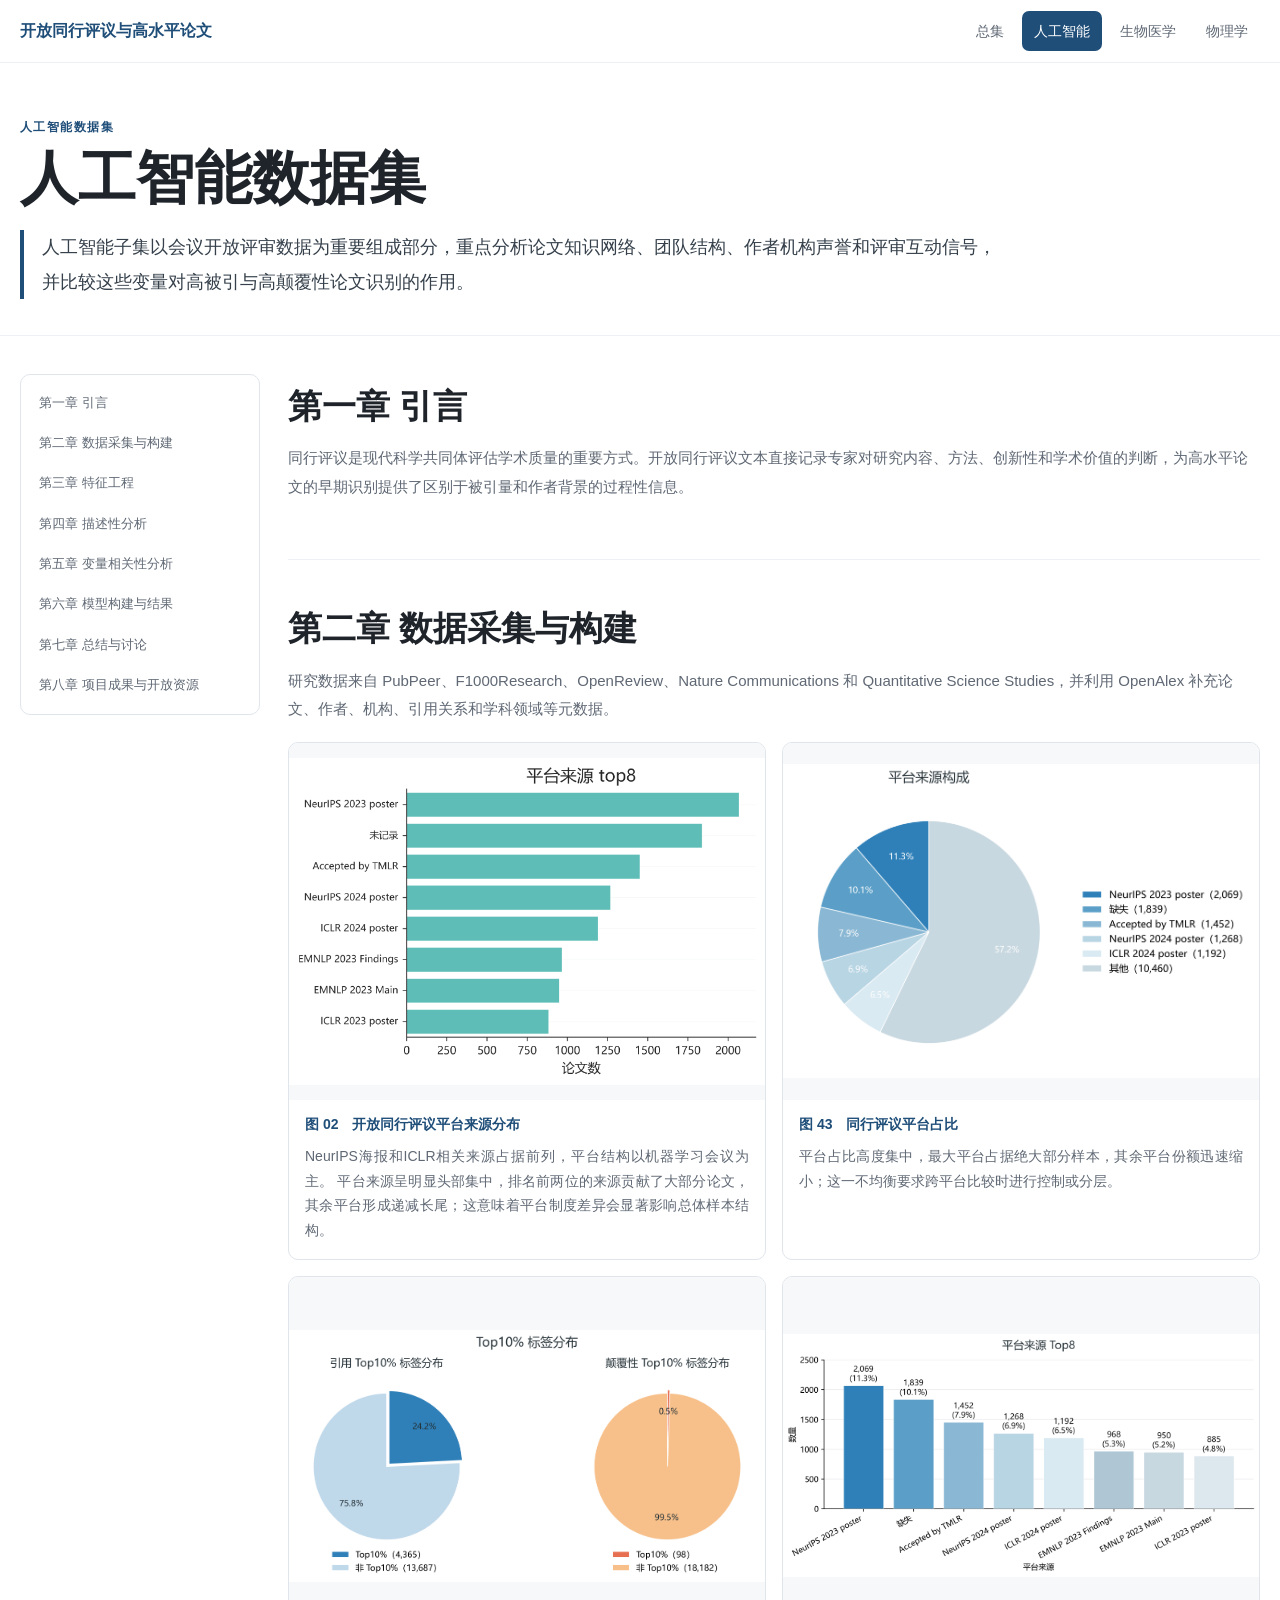
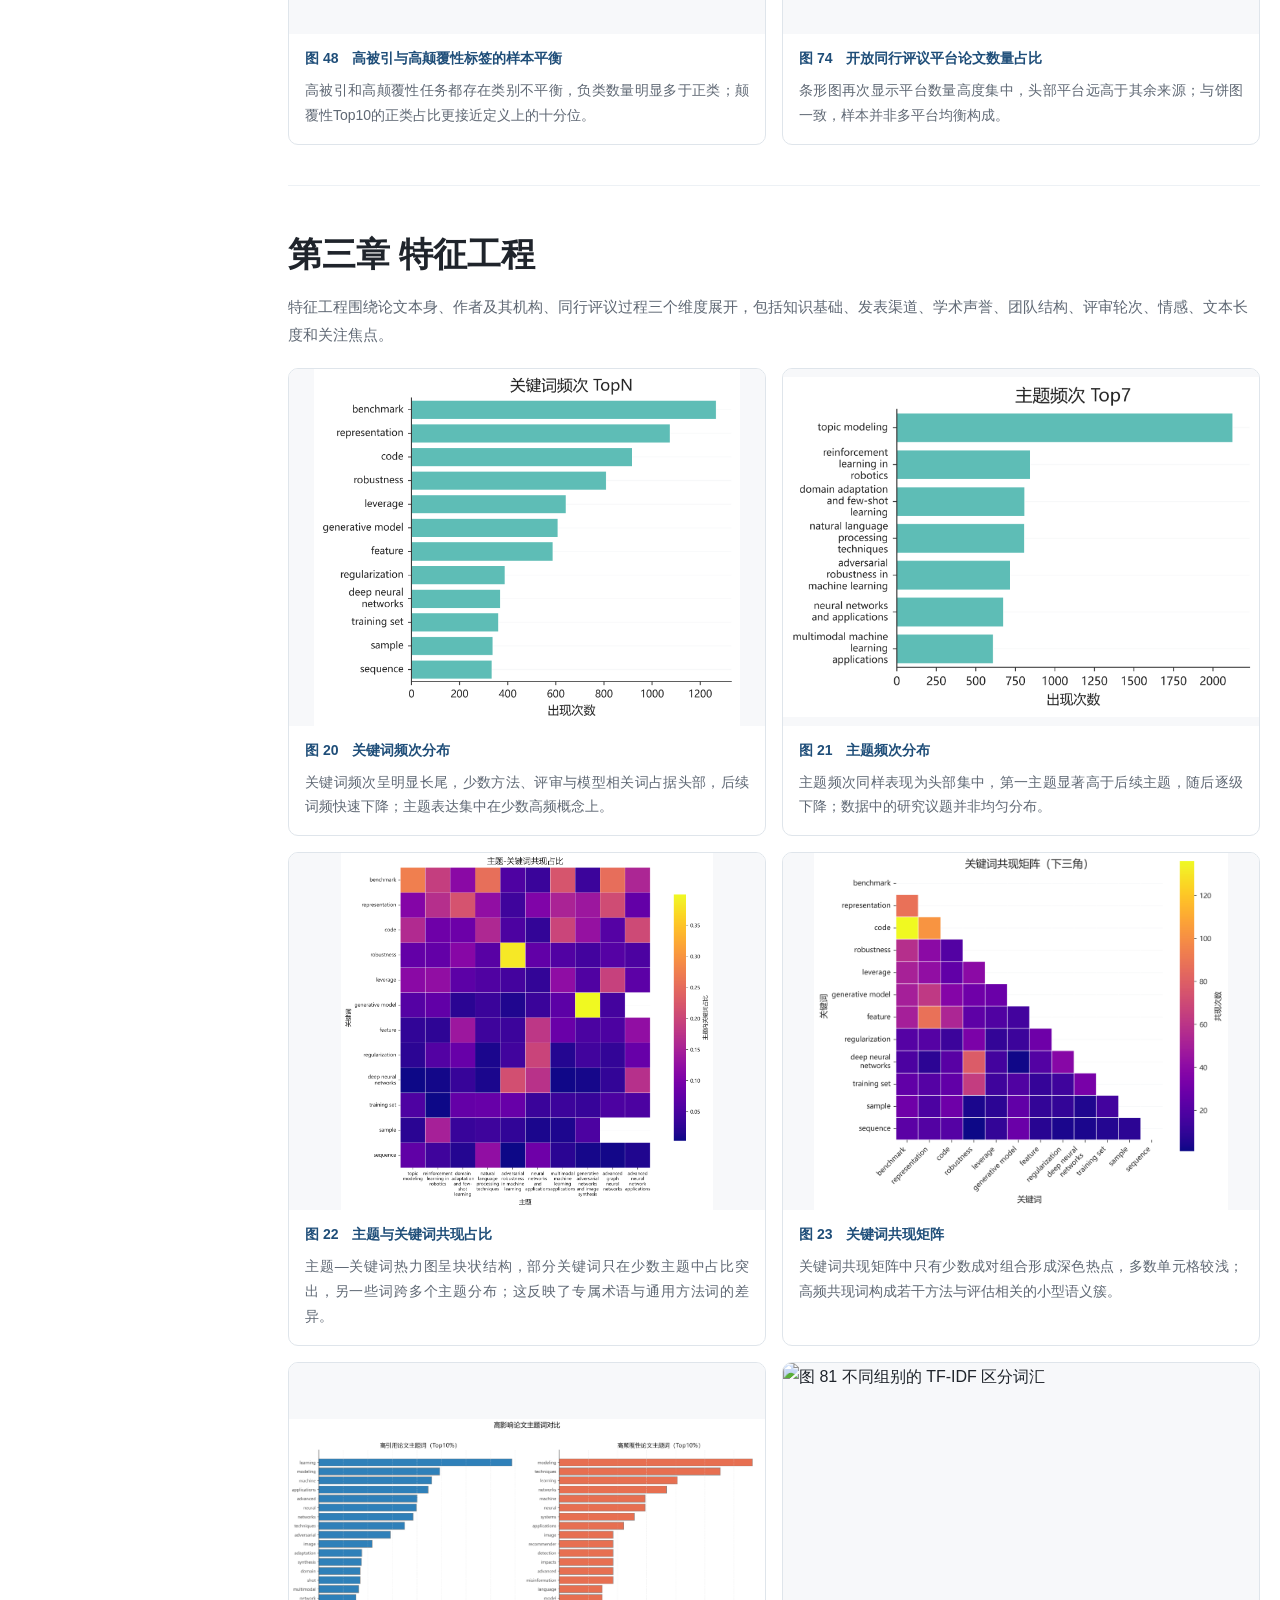
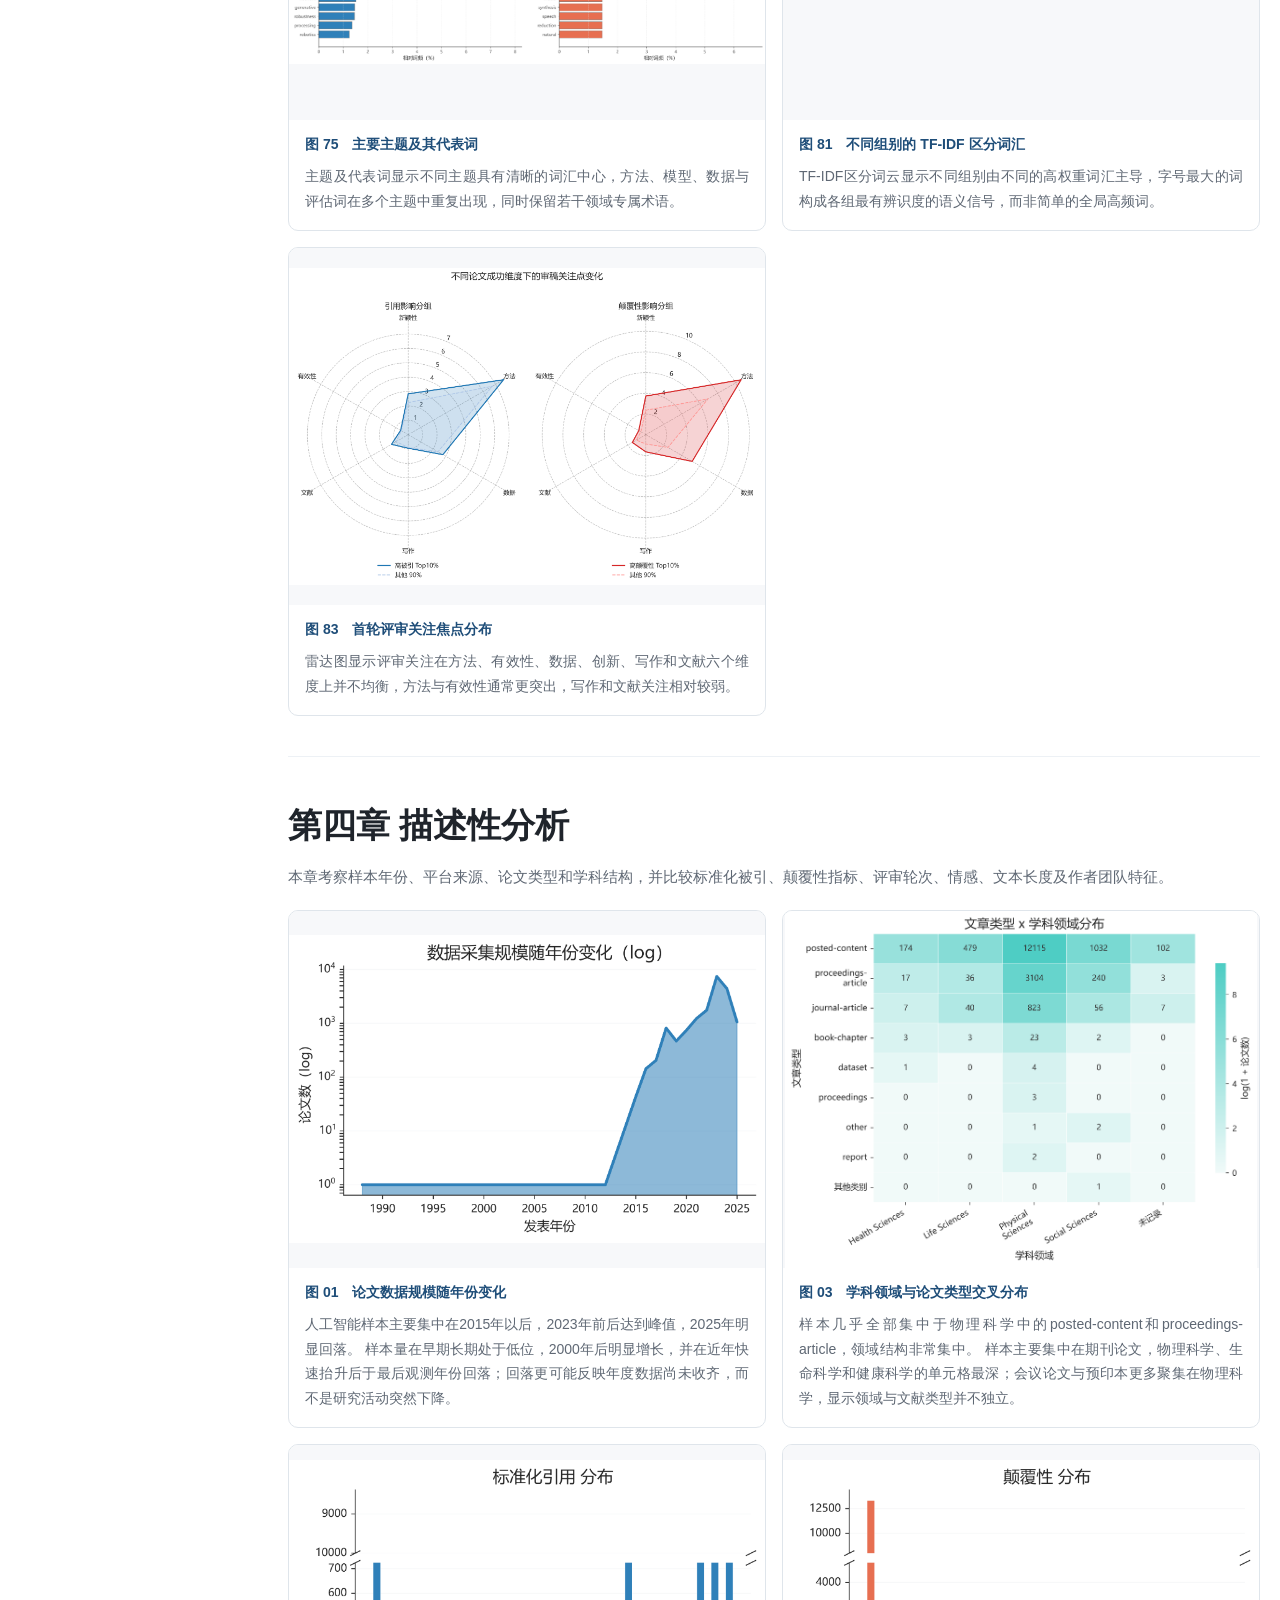
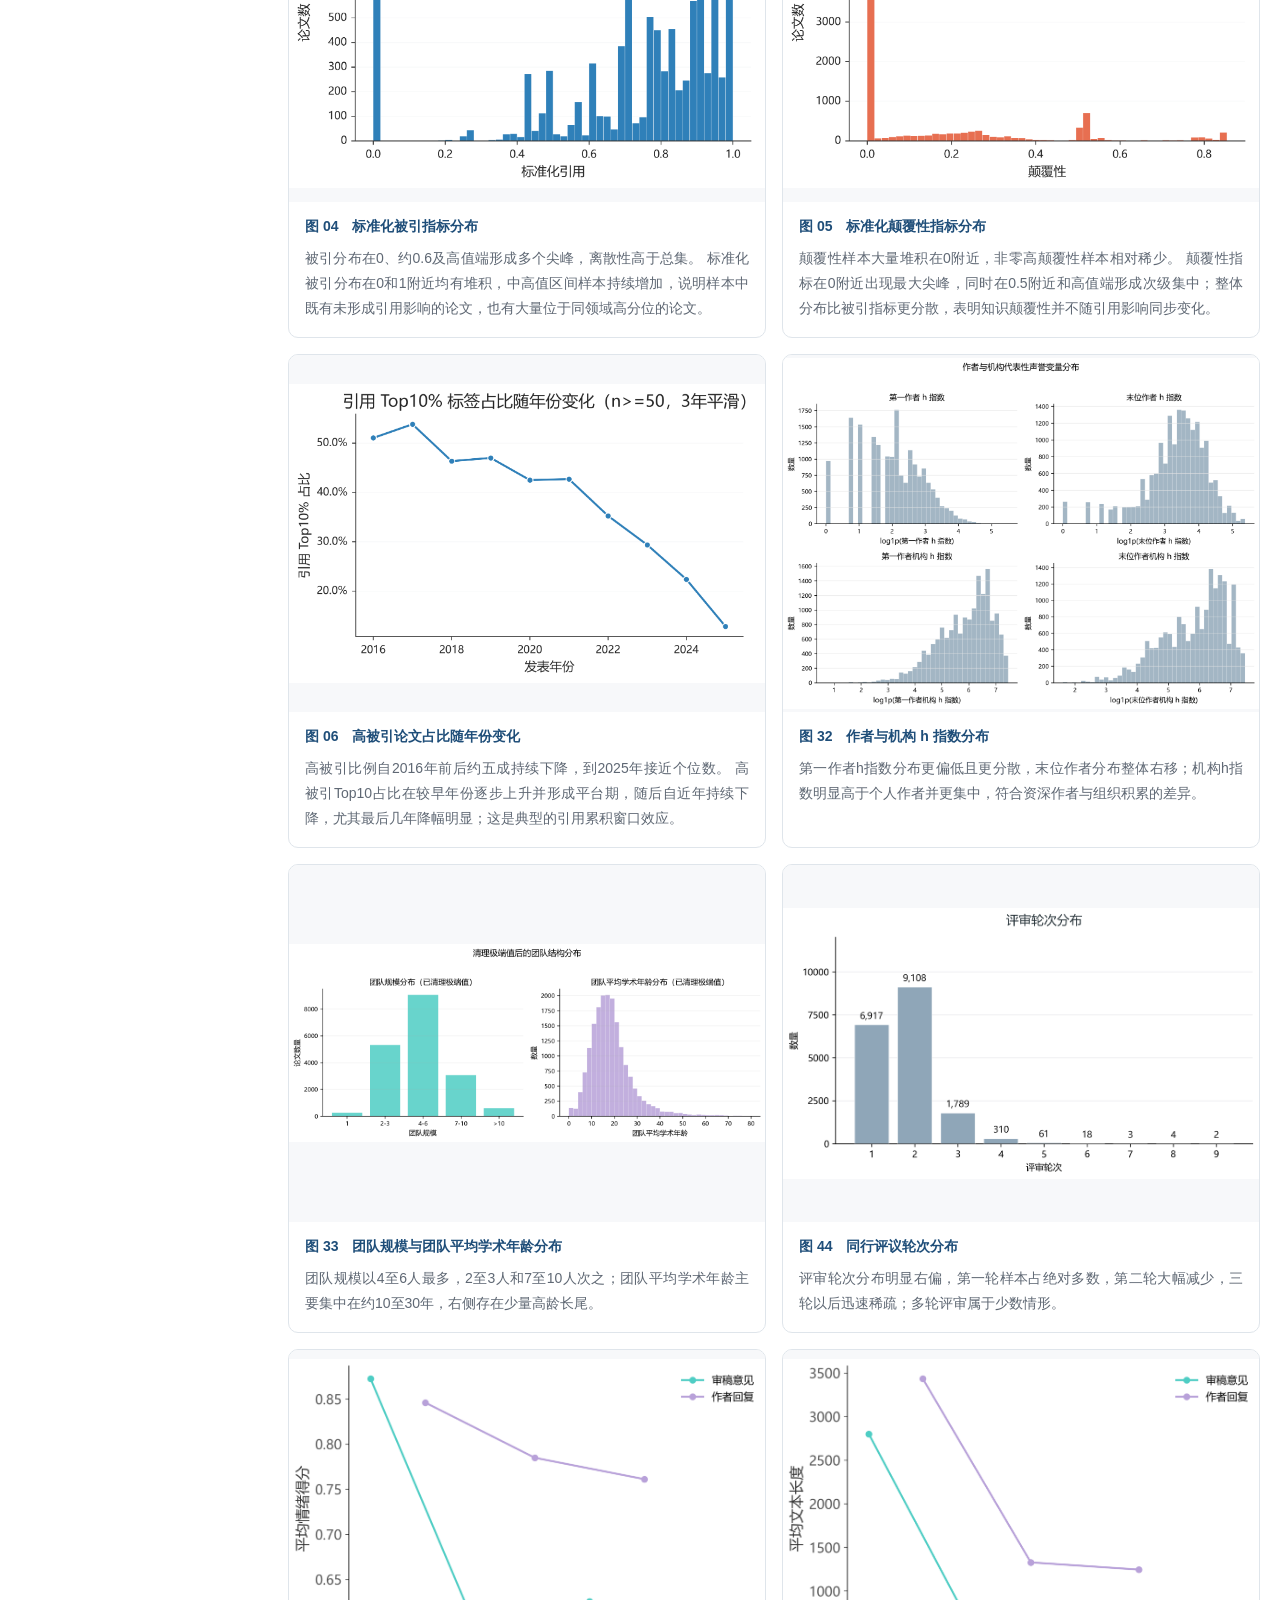
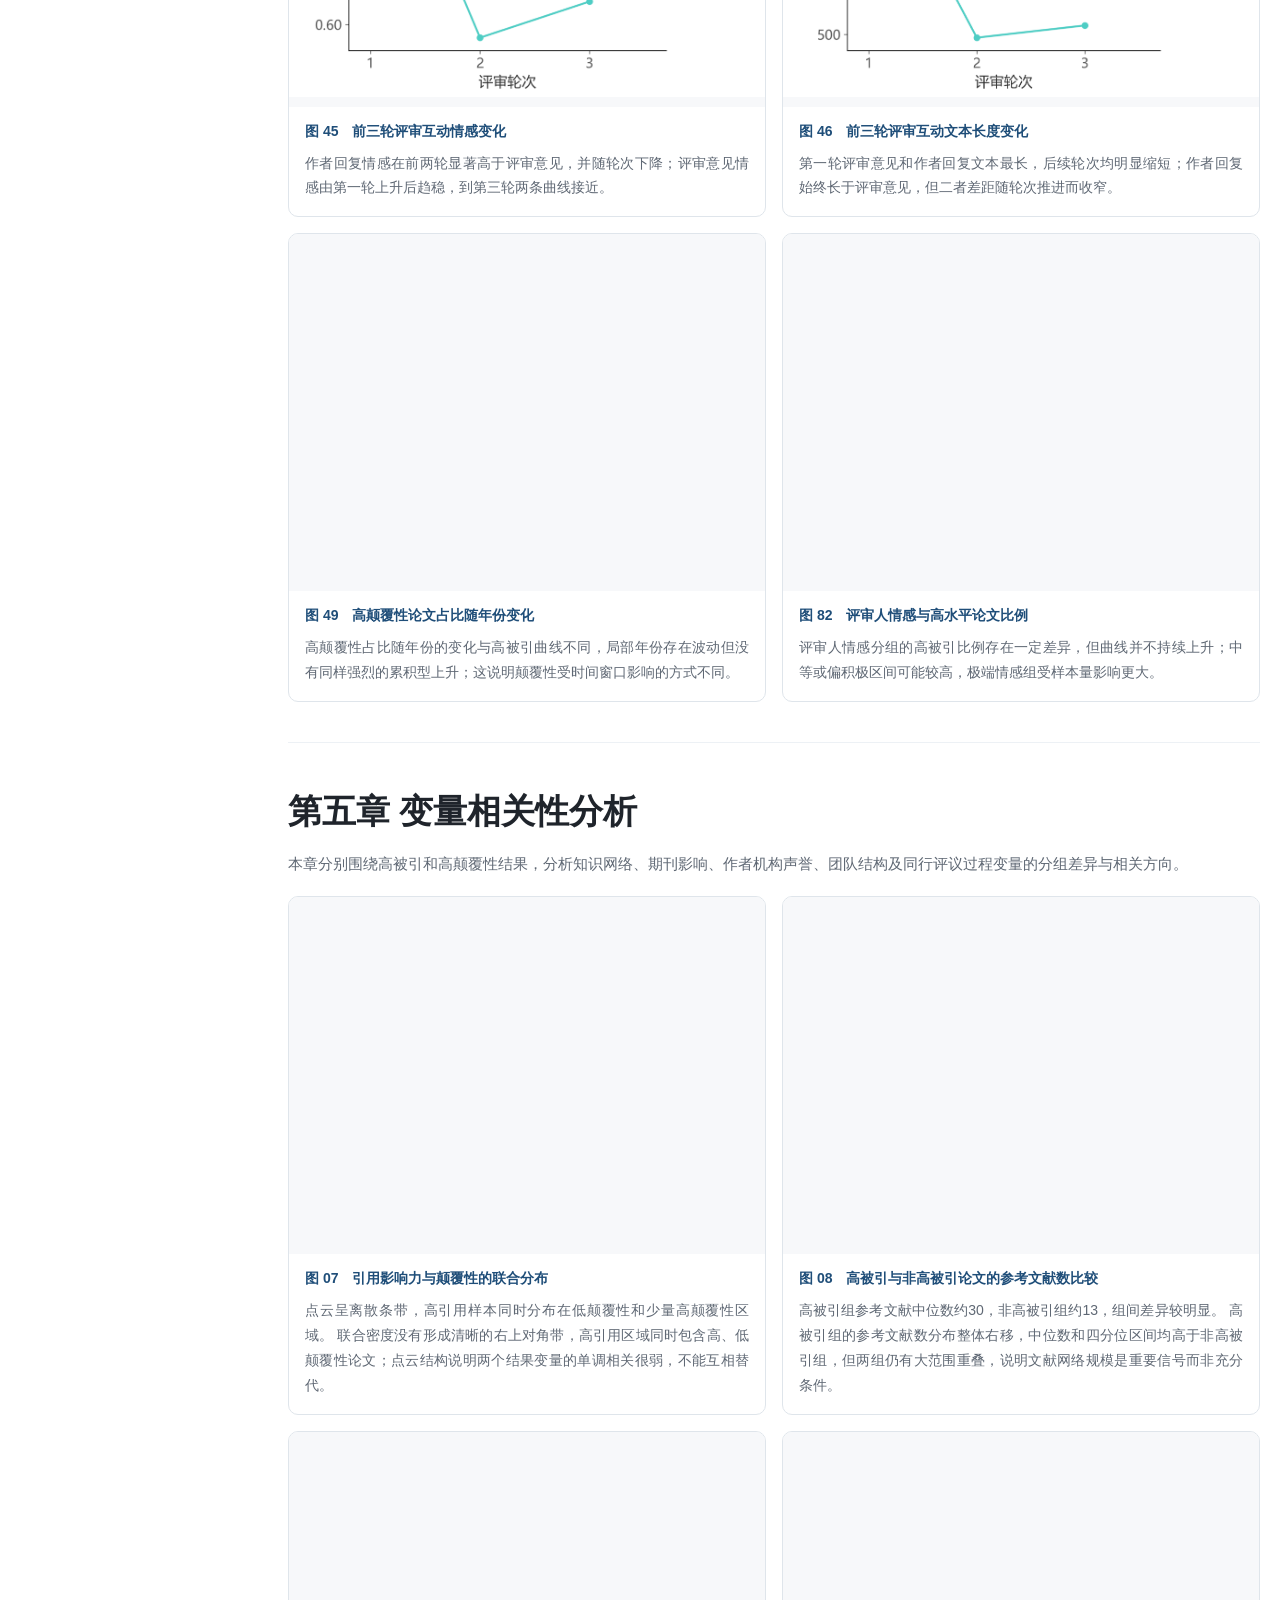
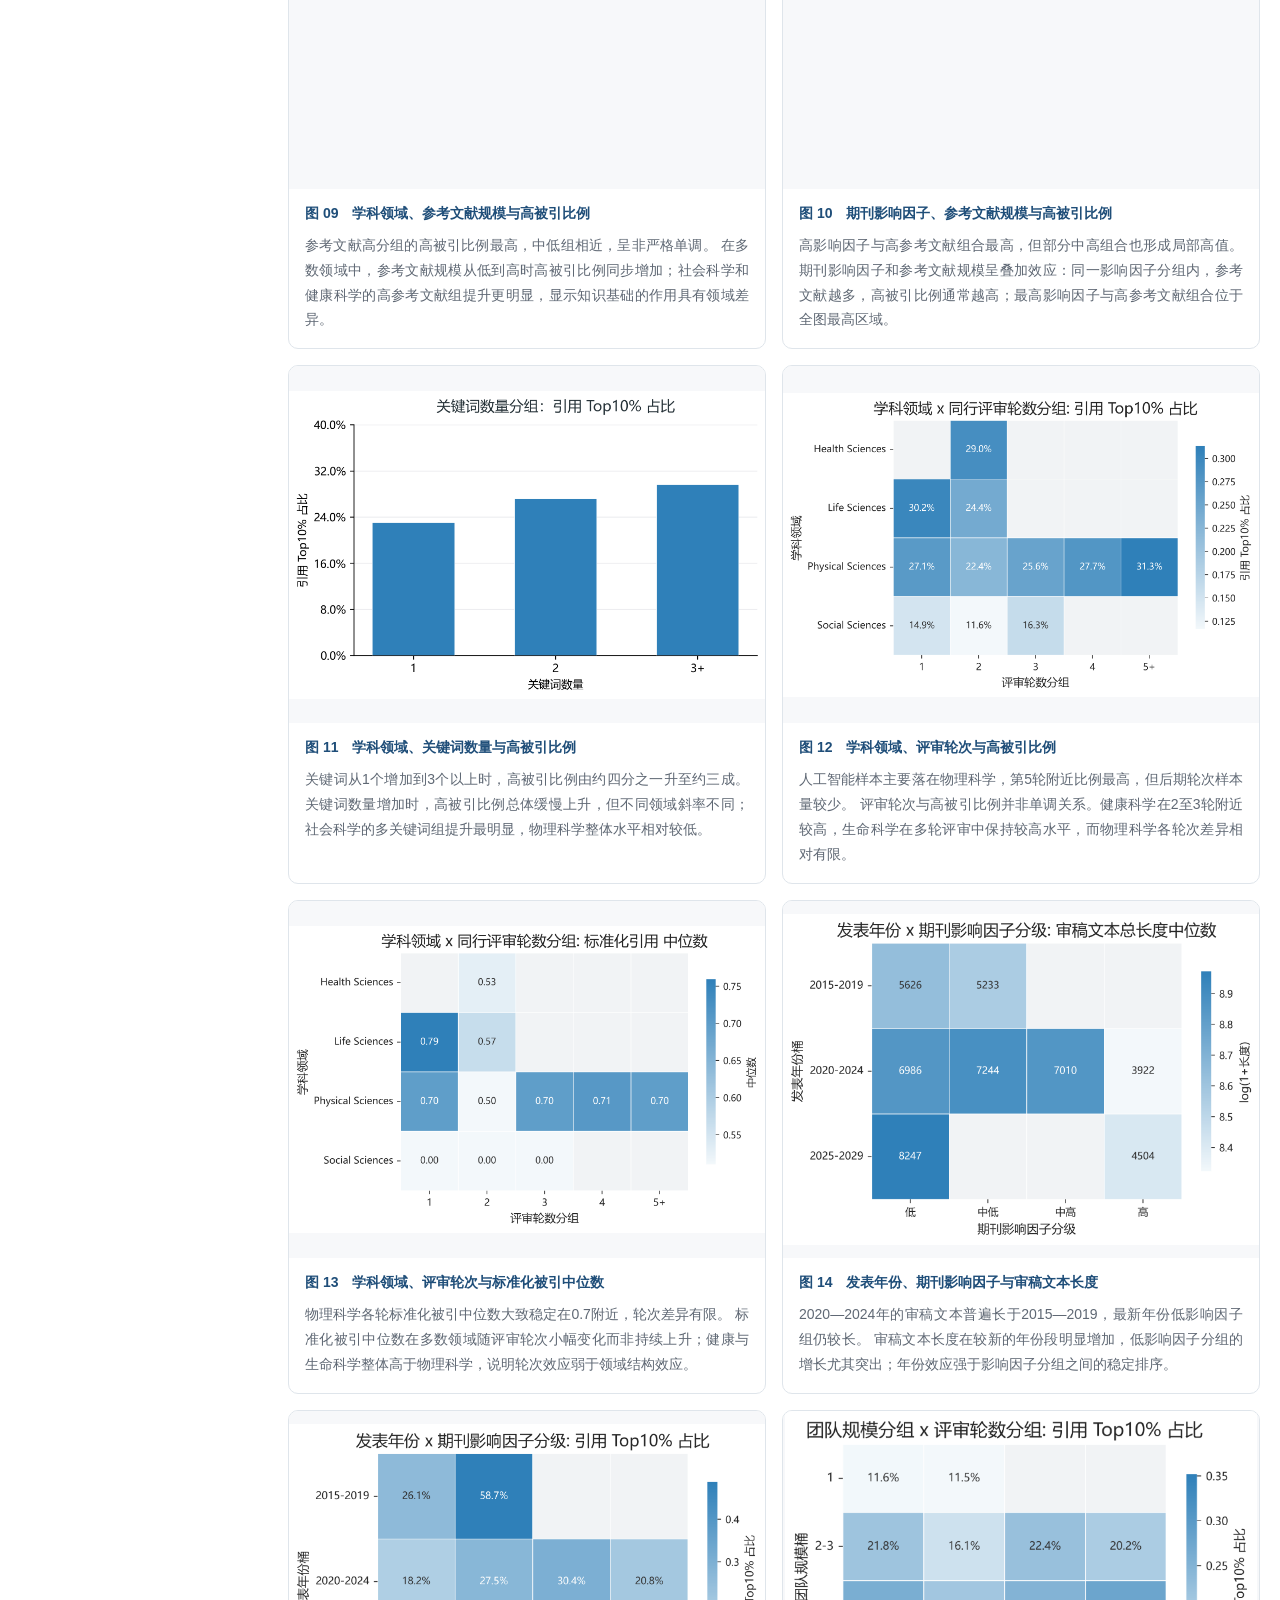
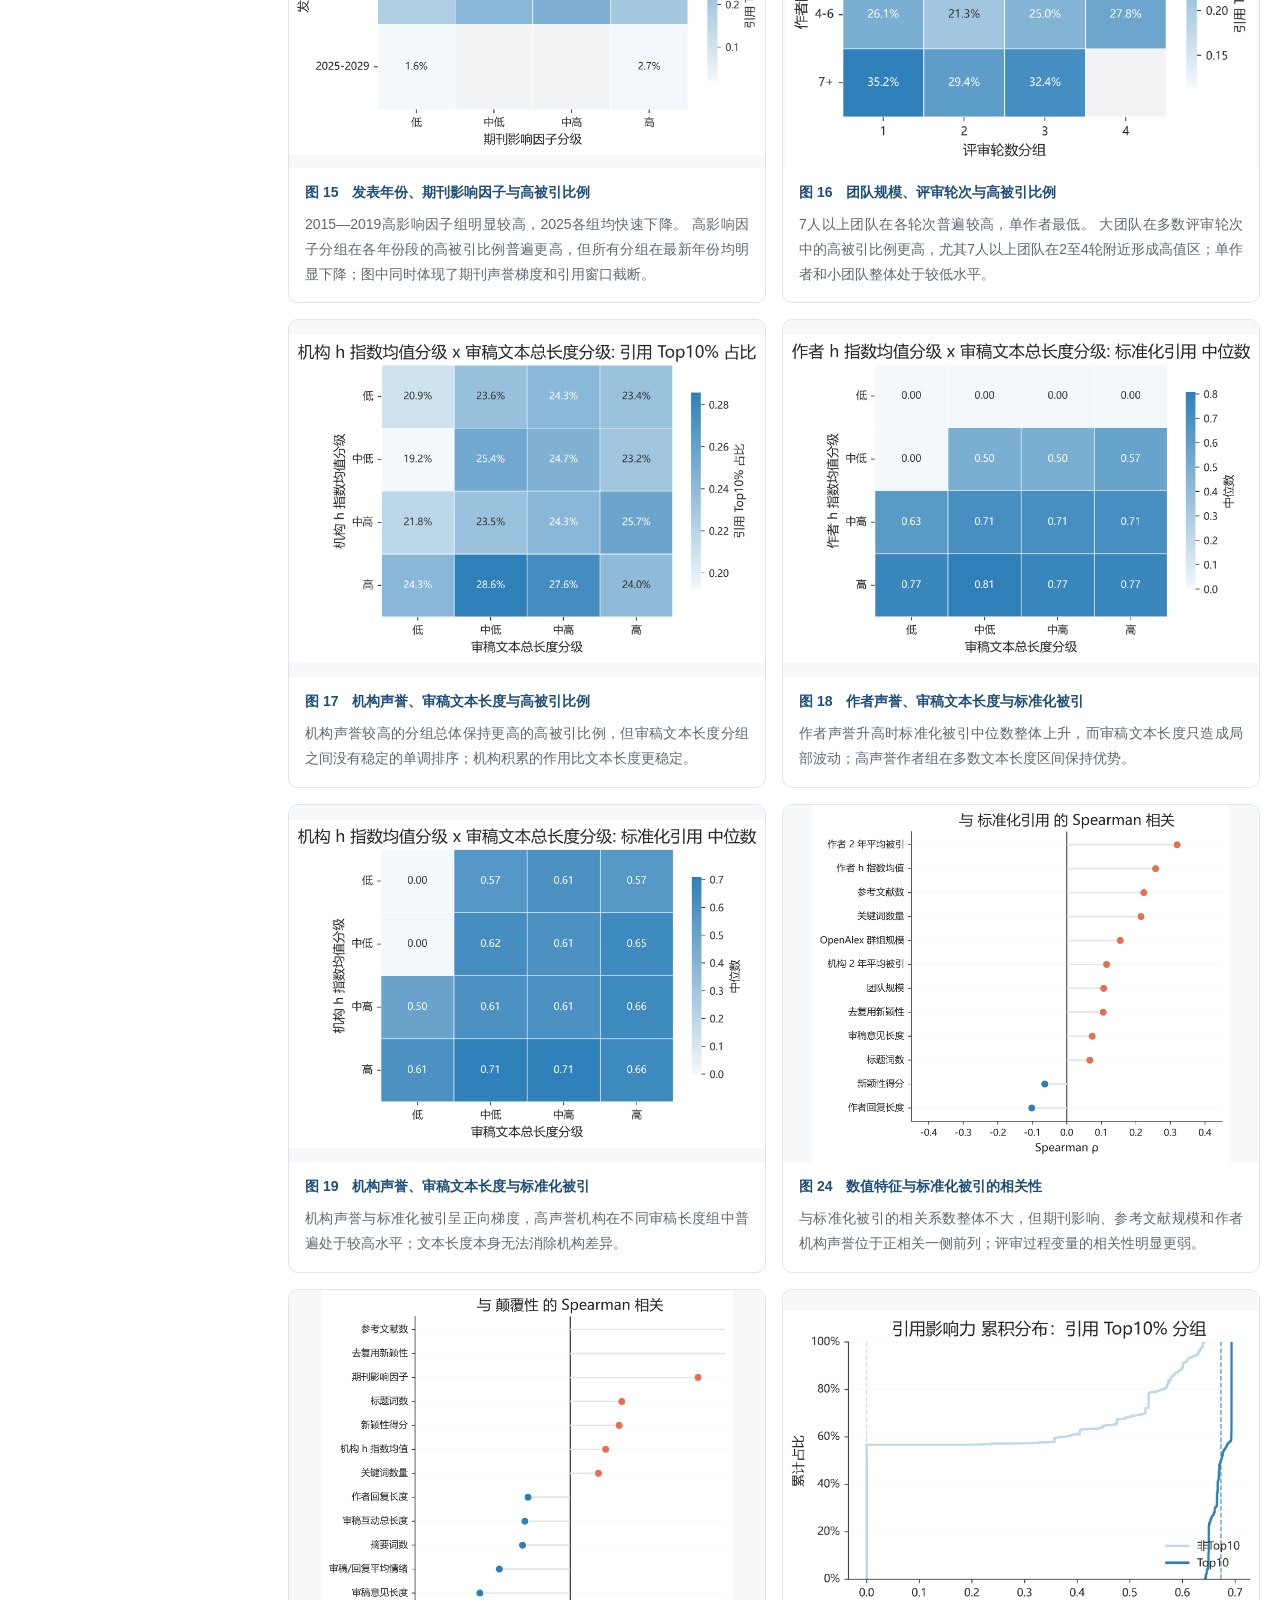
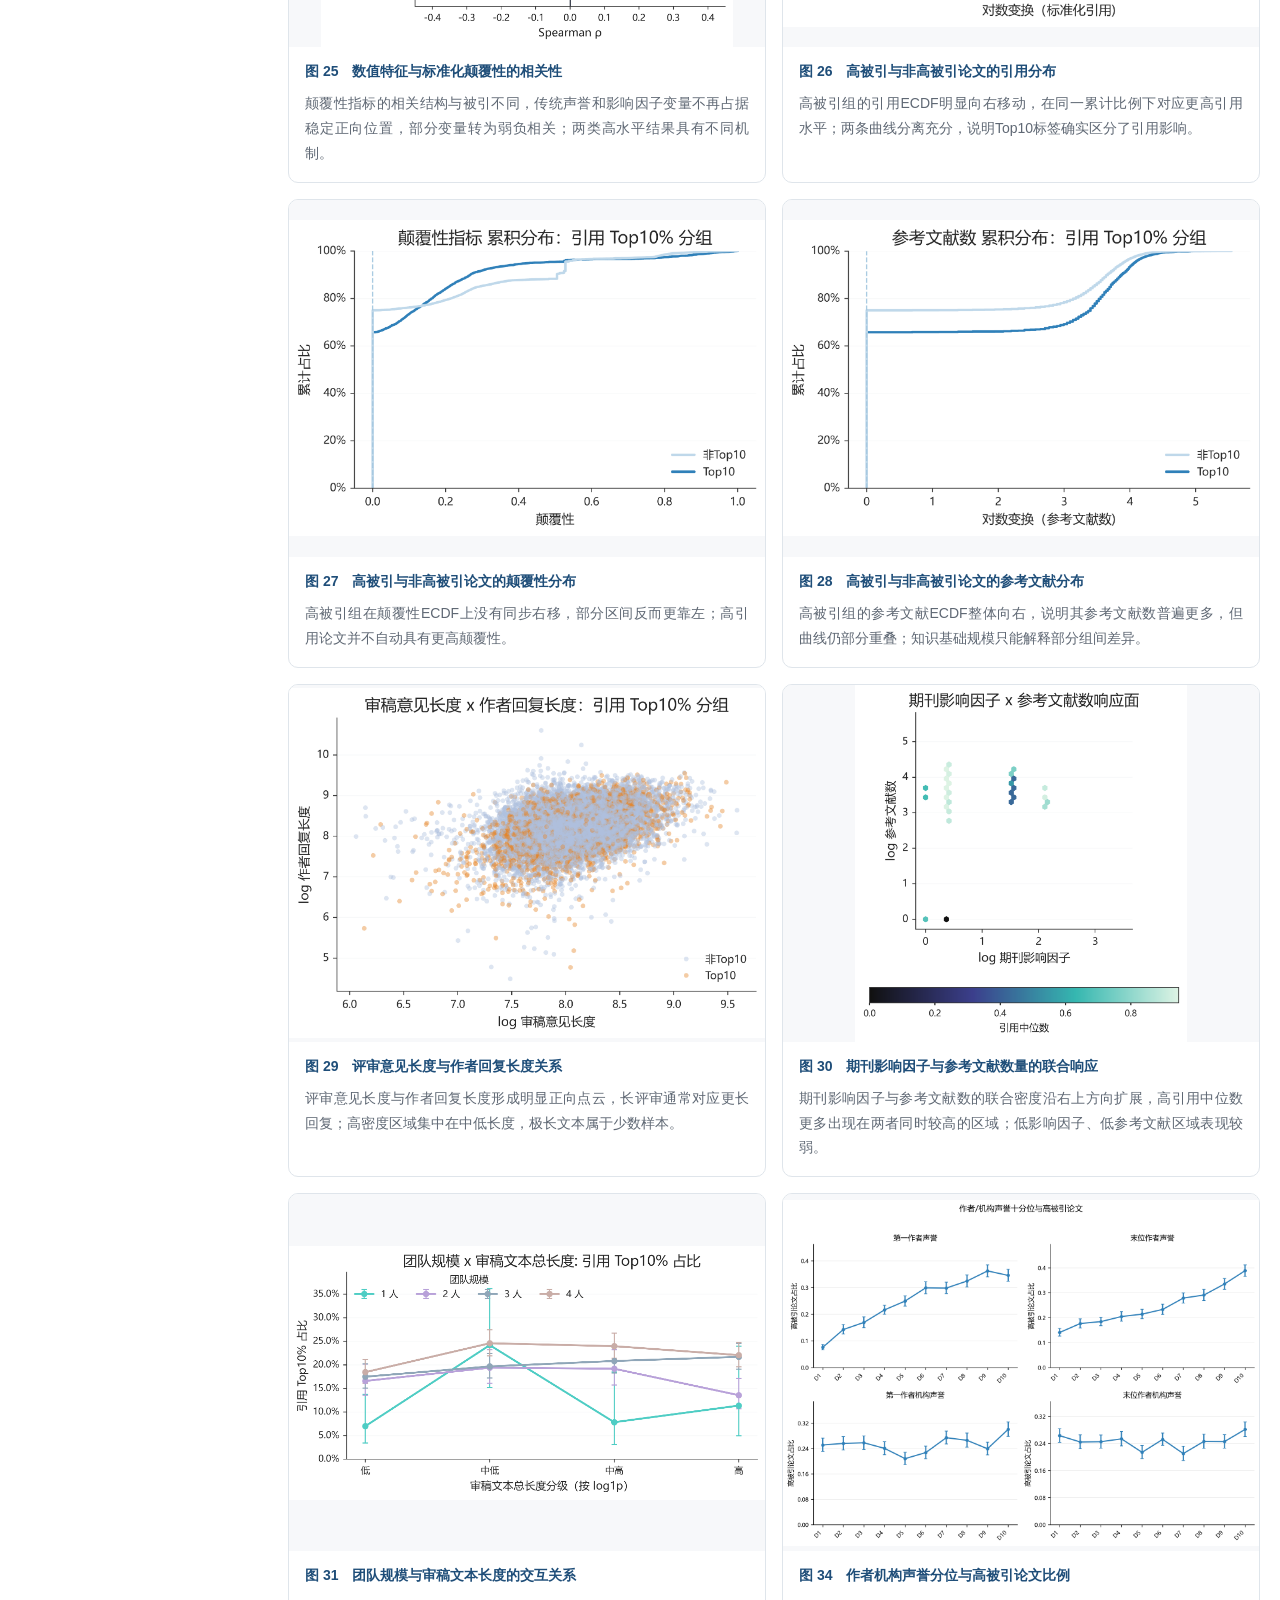
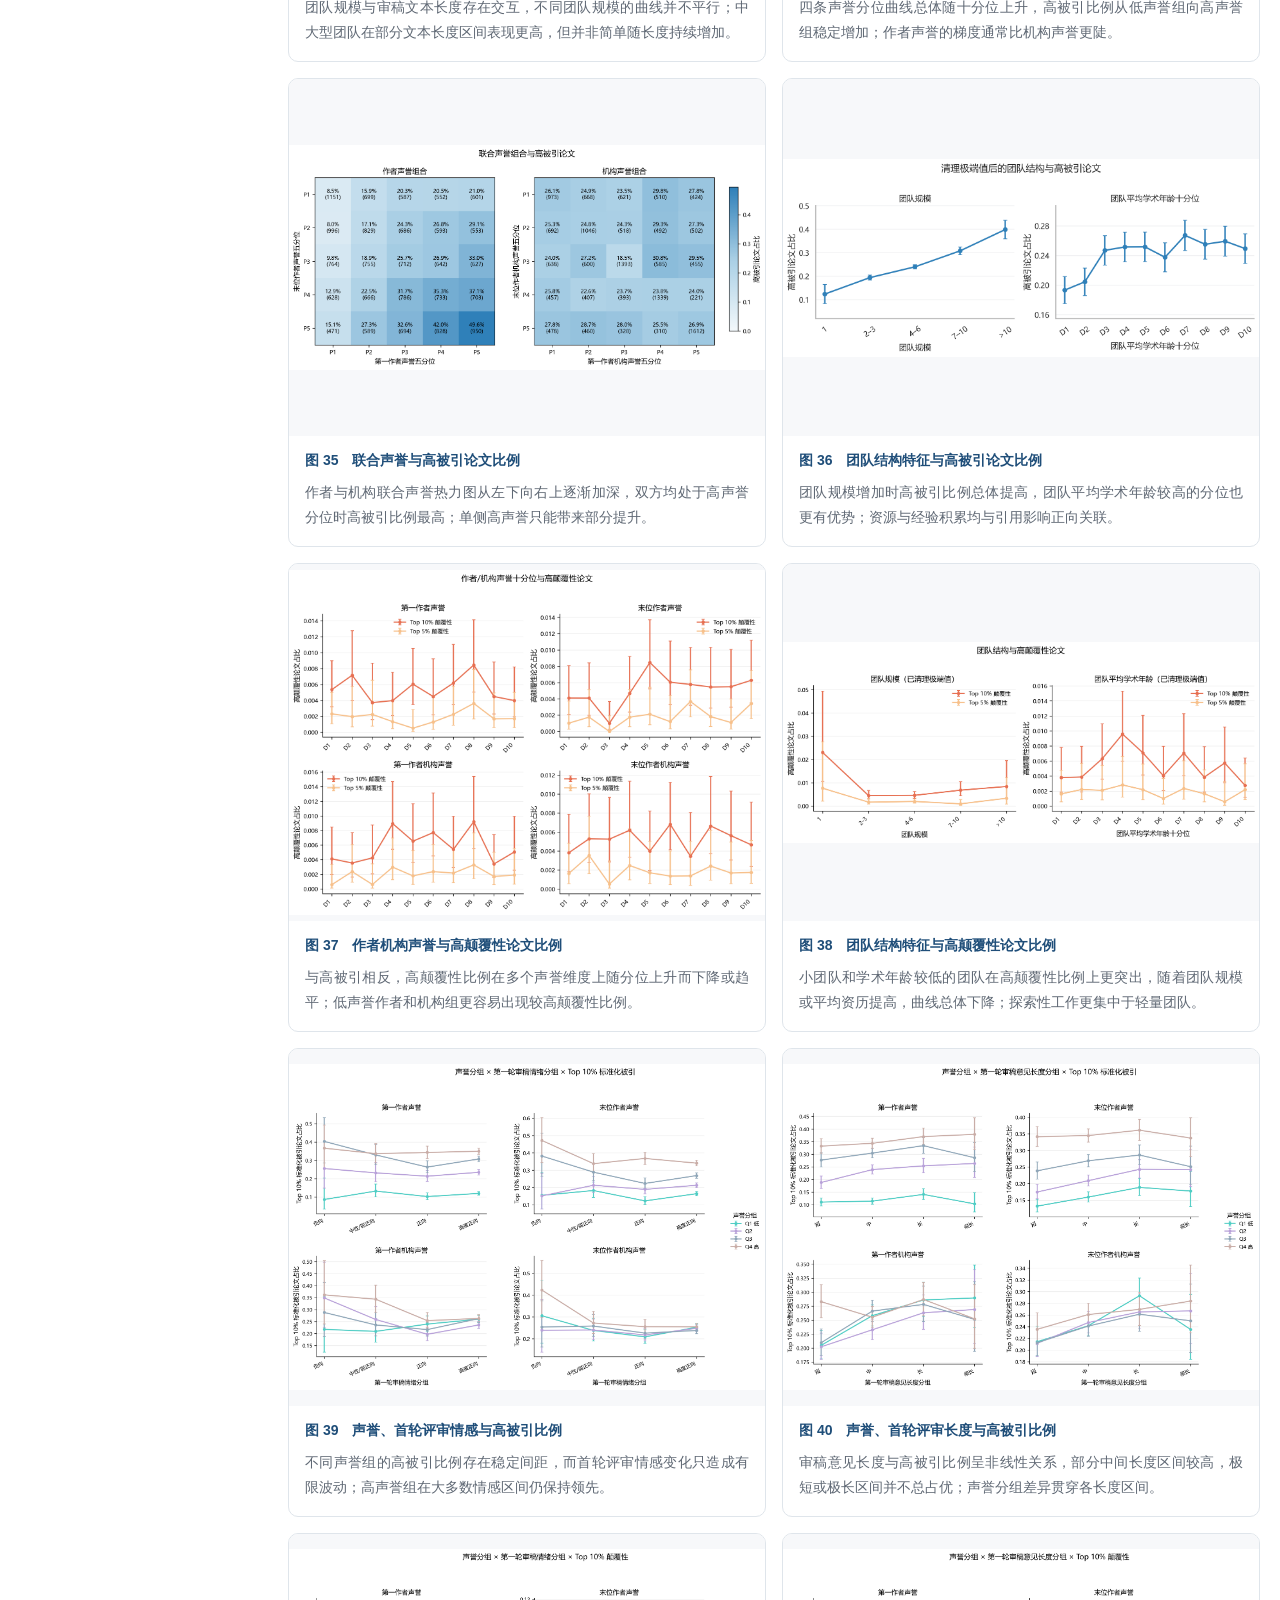
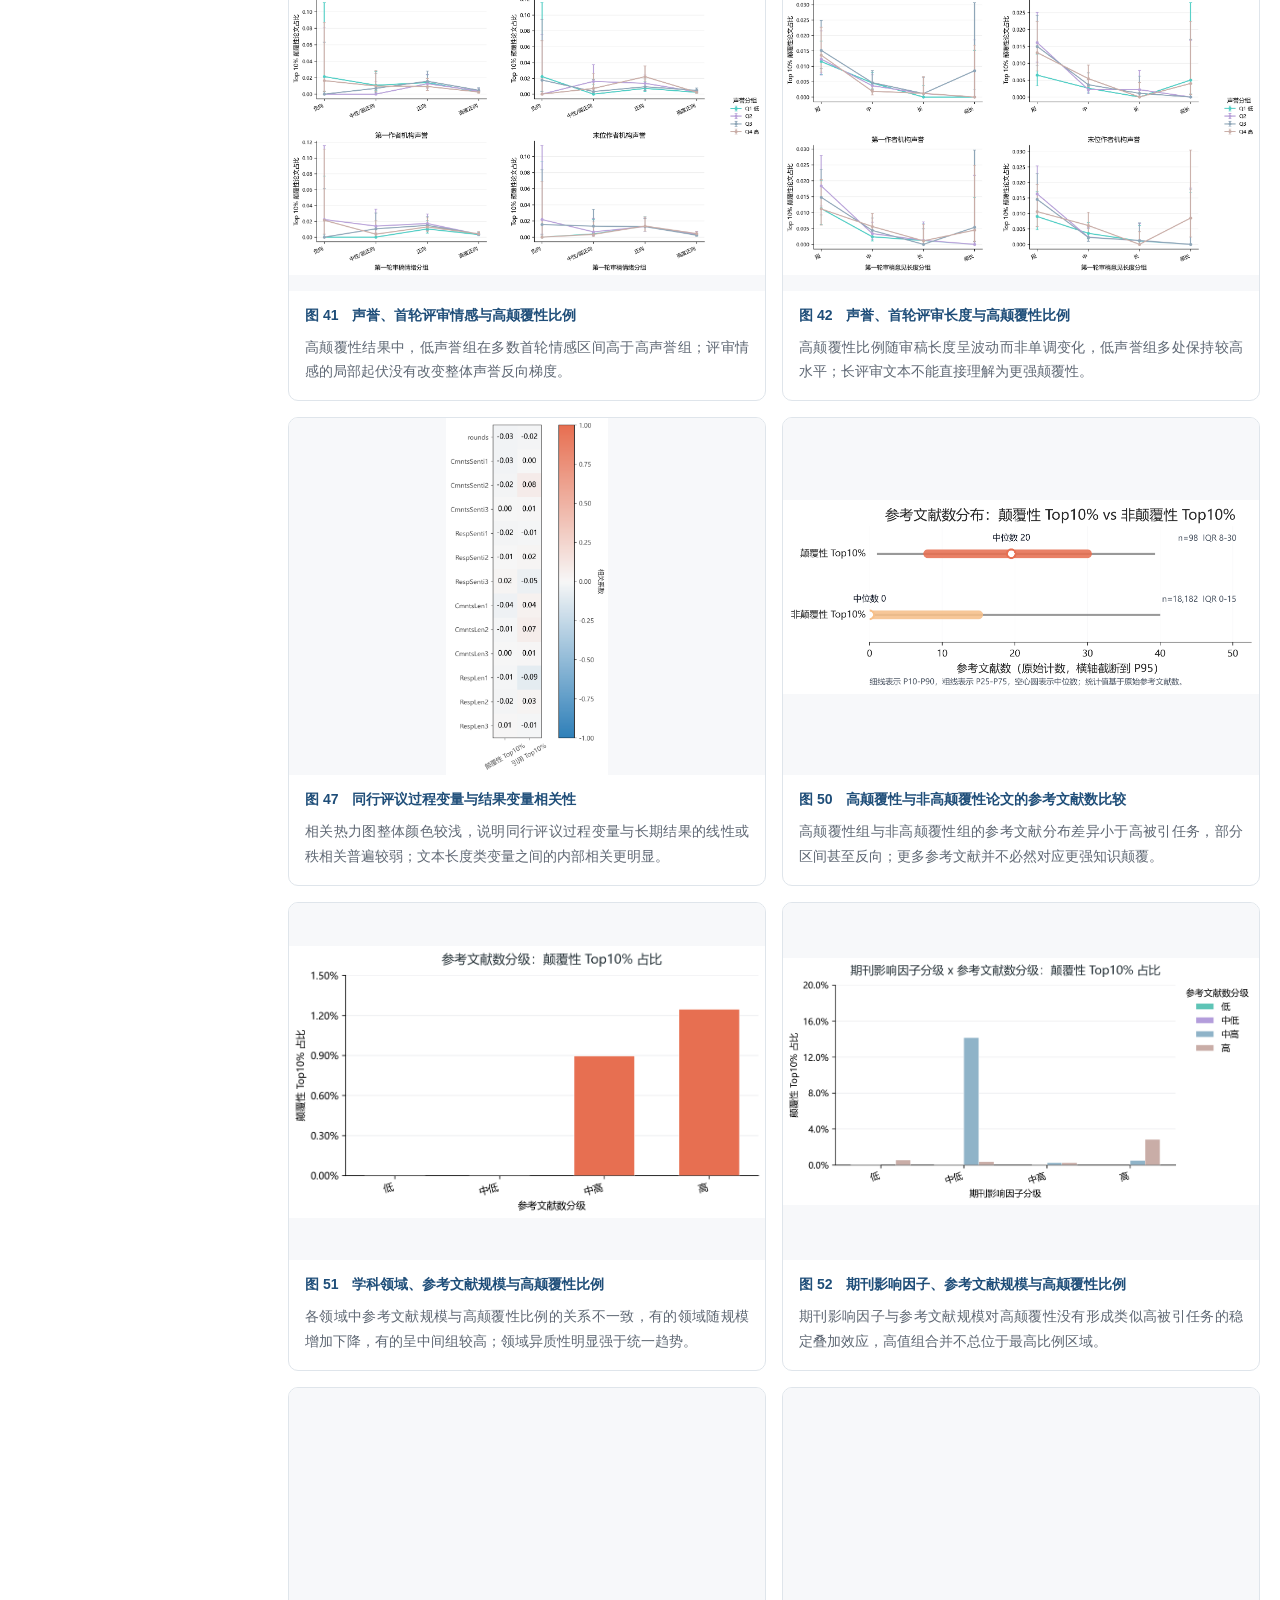
==== commit a985011f: "在人工智能页面应用文案清理" ====
--- a/ai.html
+++ b/ai.html
@@ -1 +1 @@
-<!doctype html><html lang="zh-CN"><head><meta charset="utf-8"><meta name="viewport" content="width=device-width,initial-scale=1"><link rel="stylesheet" href="site.css"><link rel="stylesheet" href="visual-overrides.css"></head><body data-dataset="ai"><script src="site.js"></script><script src="visual-descriptions.js"></script></body></html>+<!doctype html><html lang="zh-CN"><head><meta charset="utf-8"><meta name="viewport" content="width=device-width,initial-scale=1"><link rel="stylesheet" href="site.css"><link rel="stylesheet" href="visual-overrides.css"></head><body data-dataset="ai"><script src="site.js"></script><script src="visual-descriptions.js"></script><script src="copy-cleanup.js"></script></body></html>
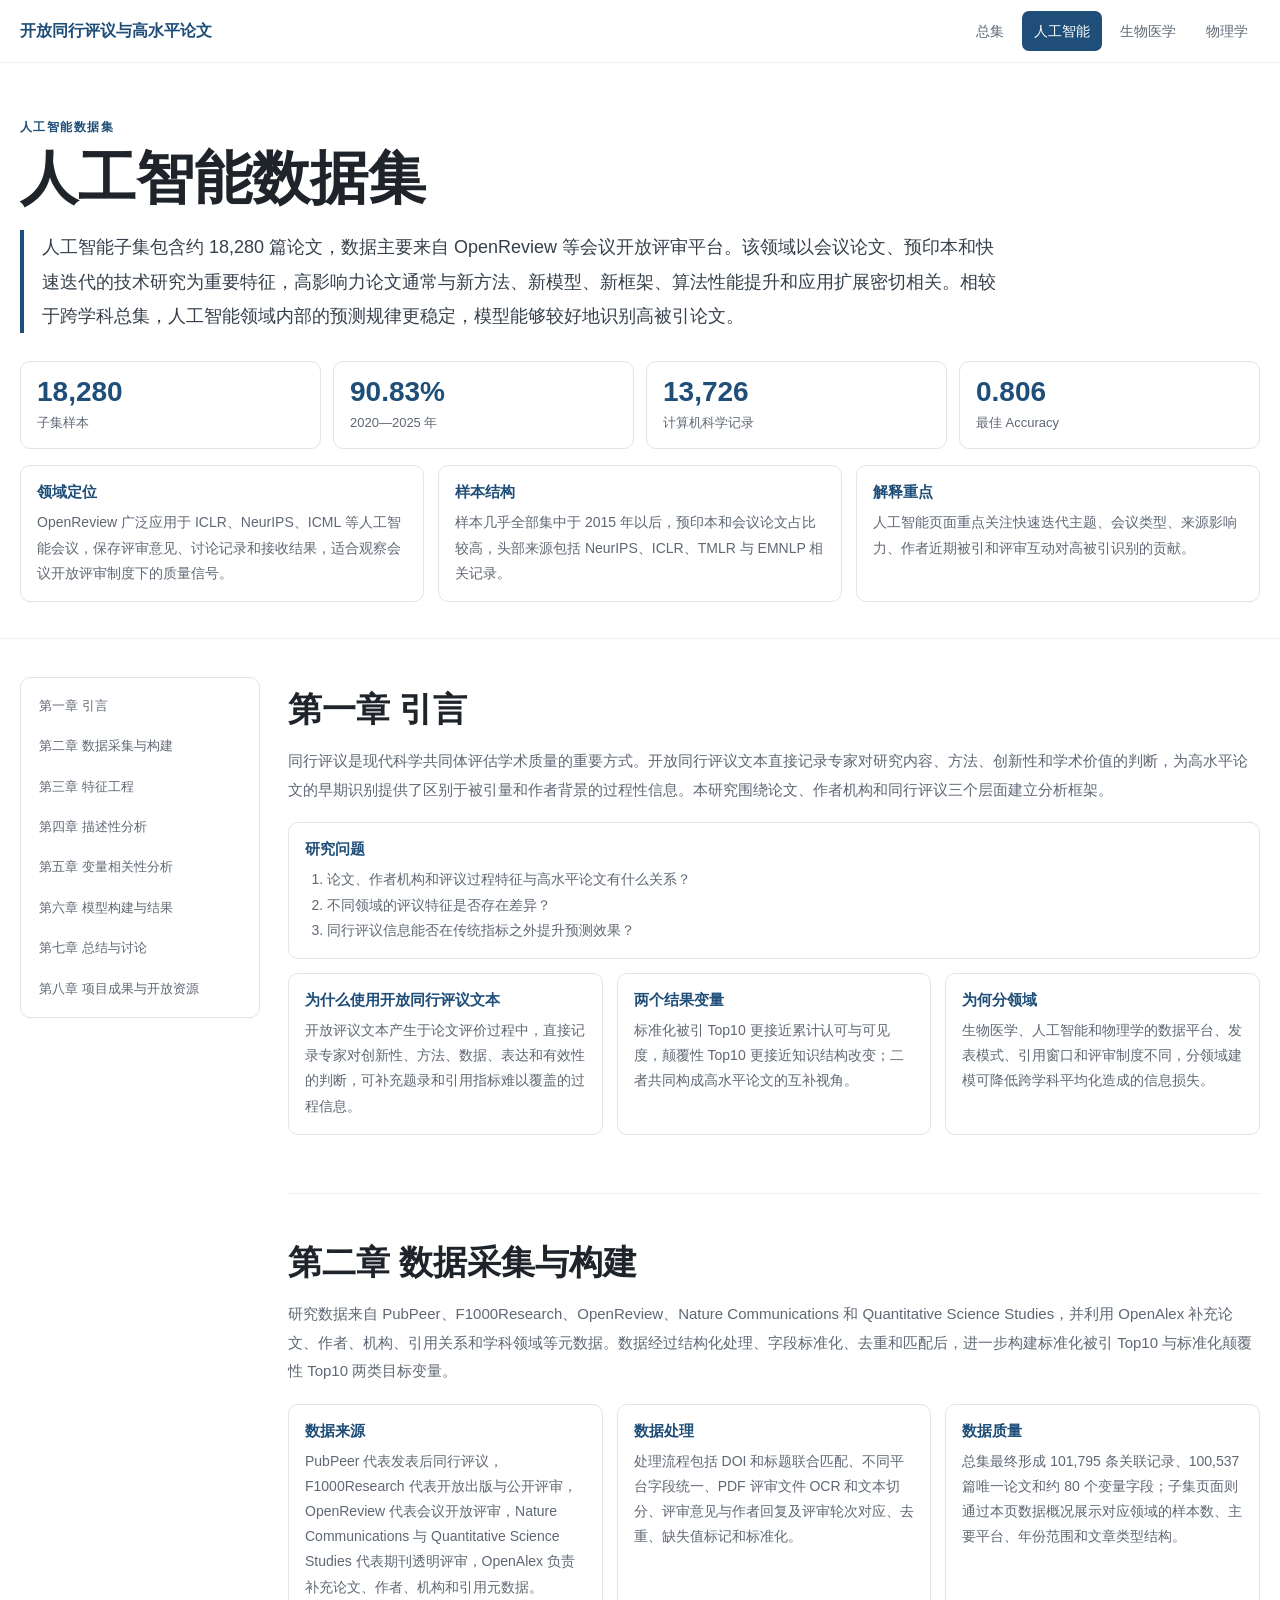
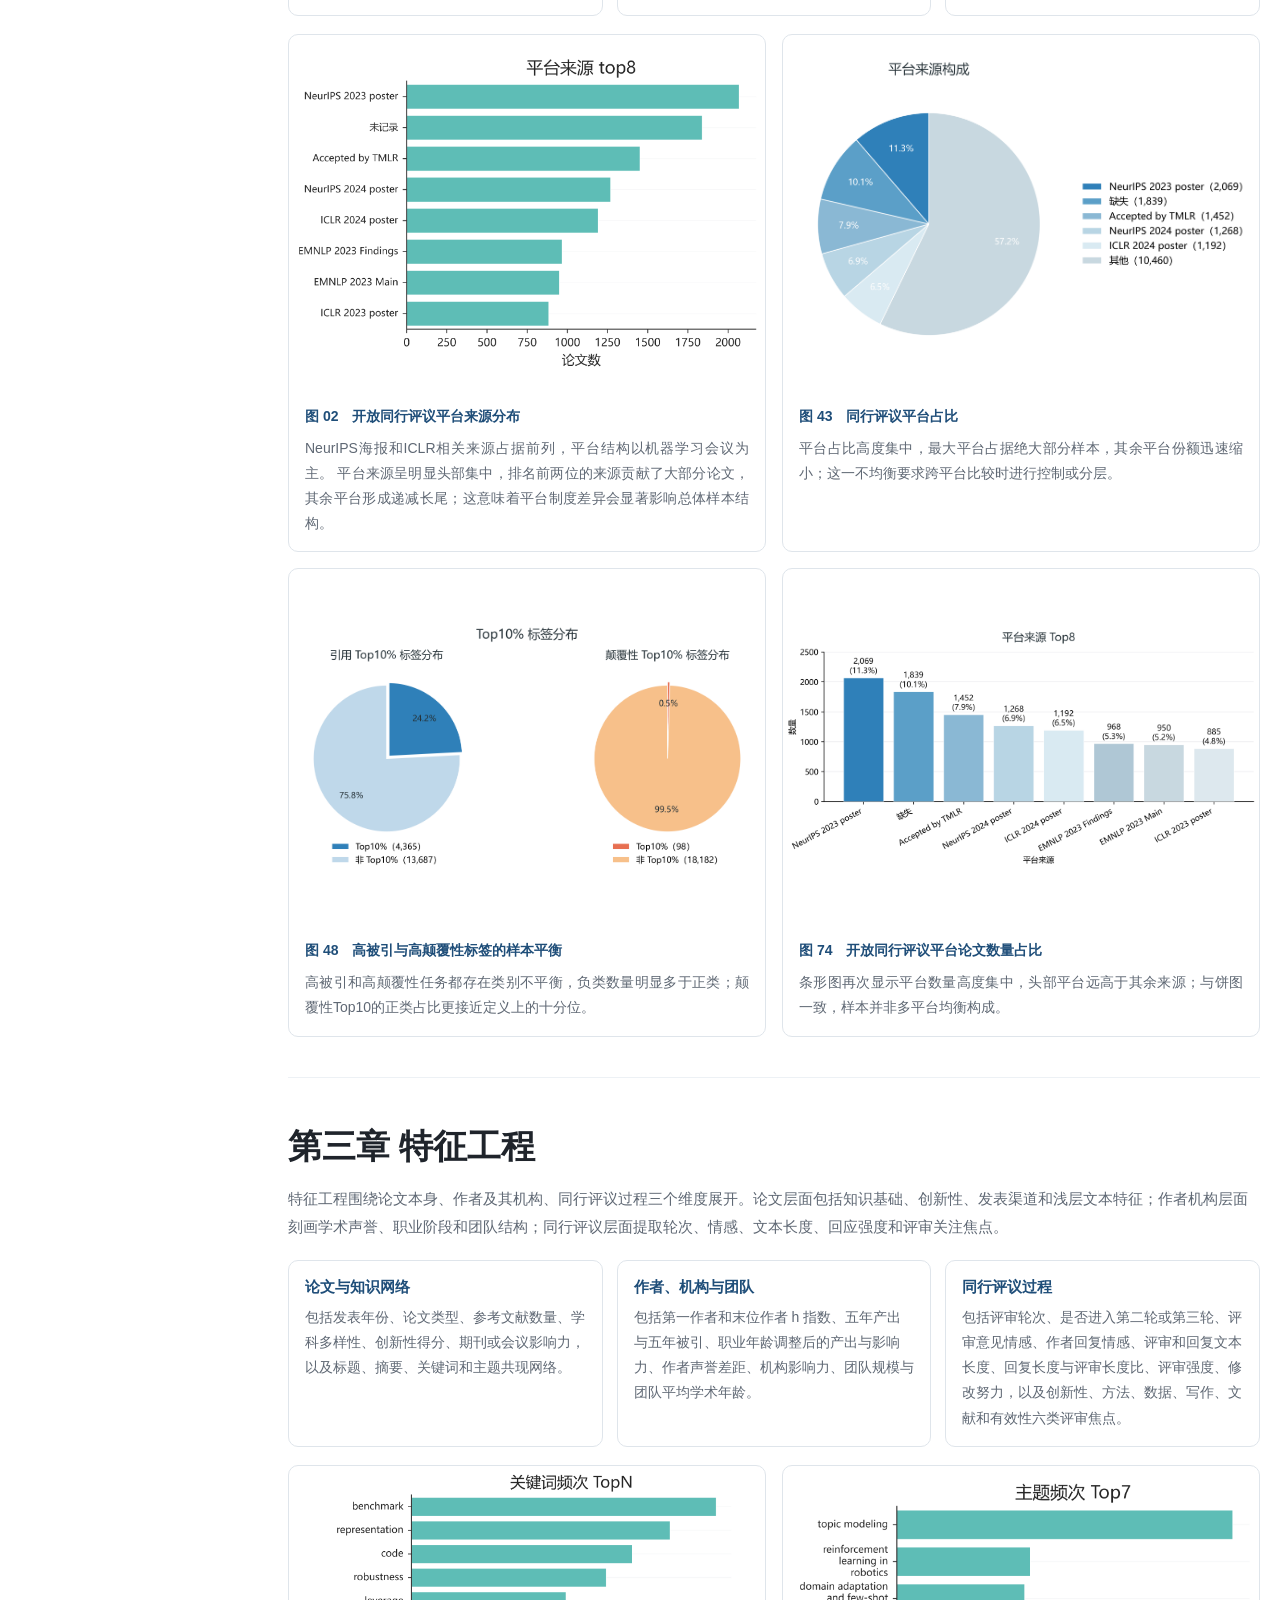
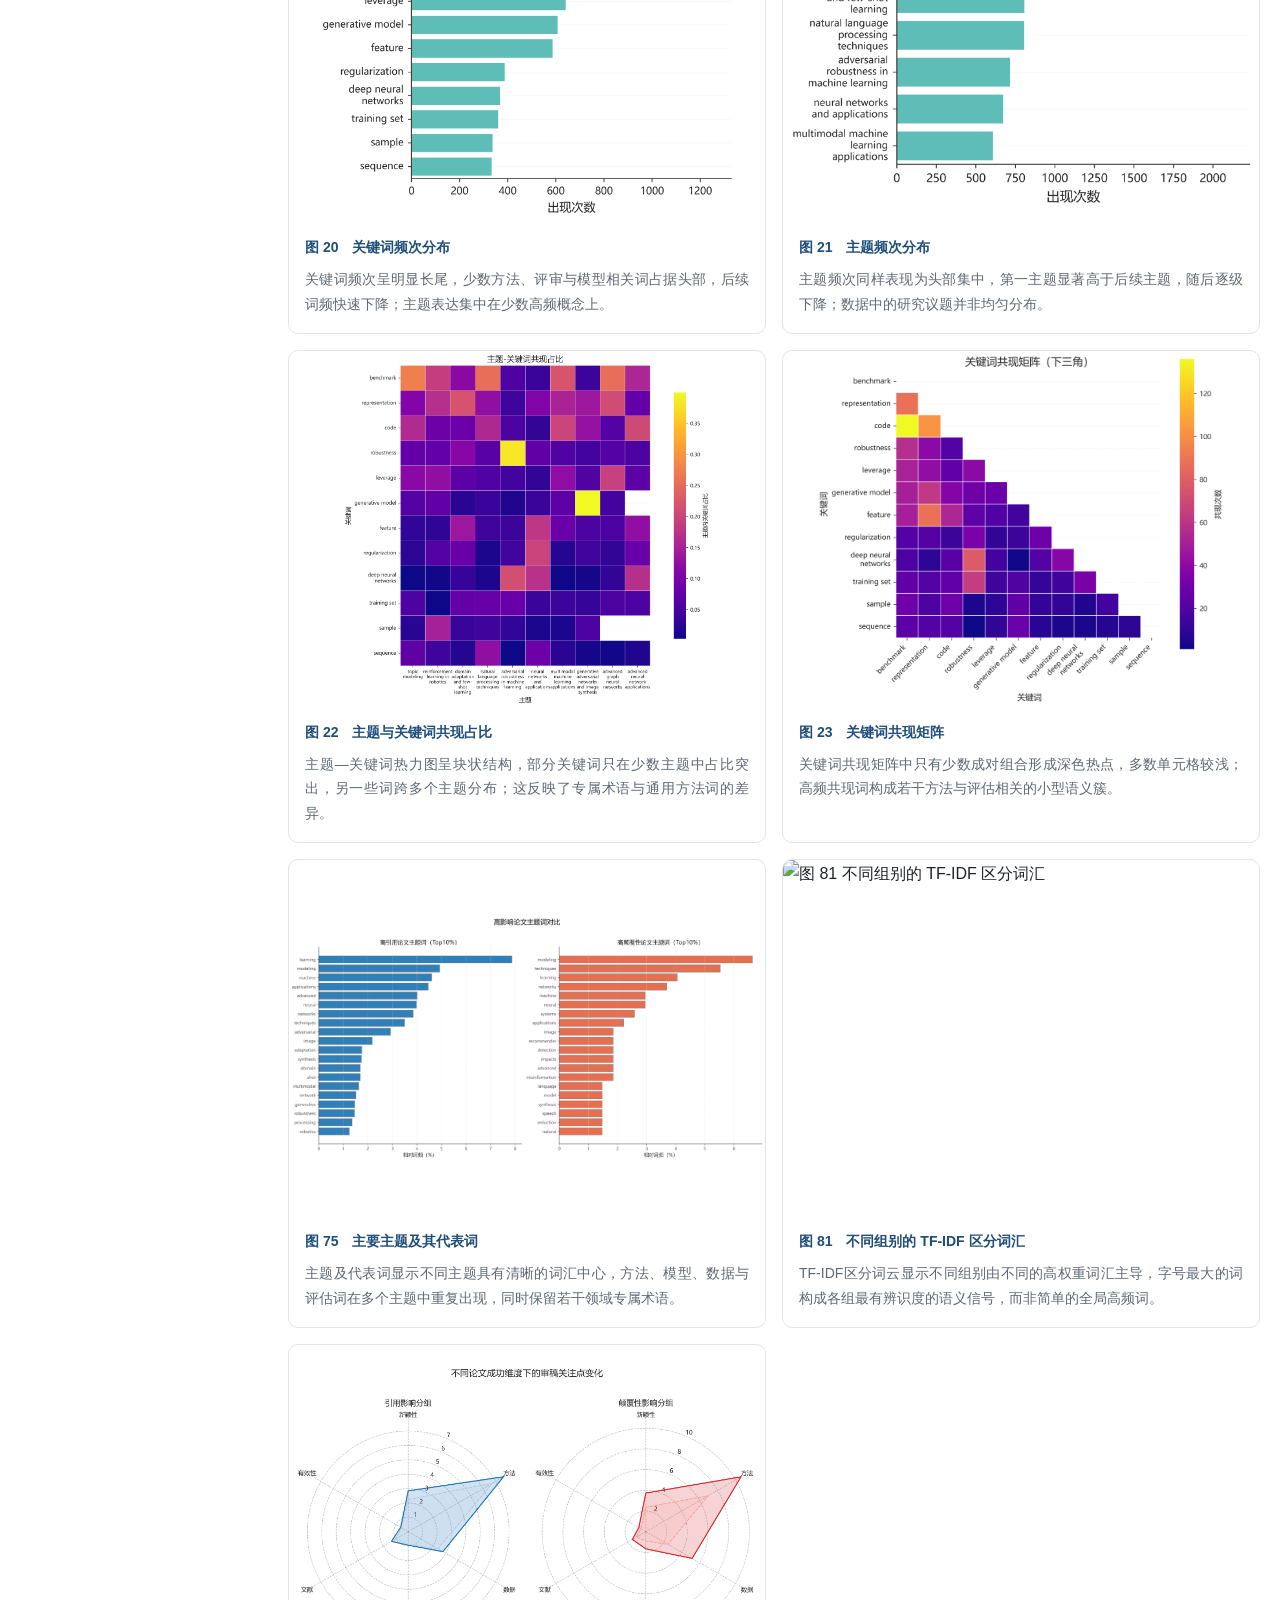
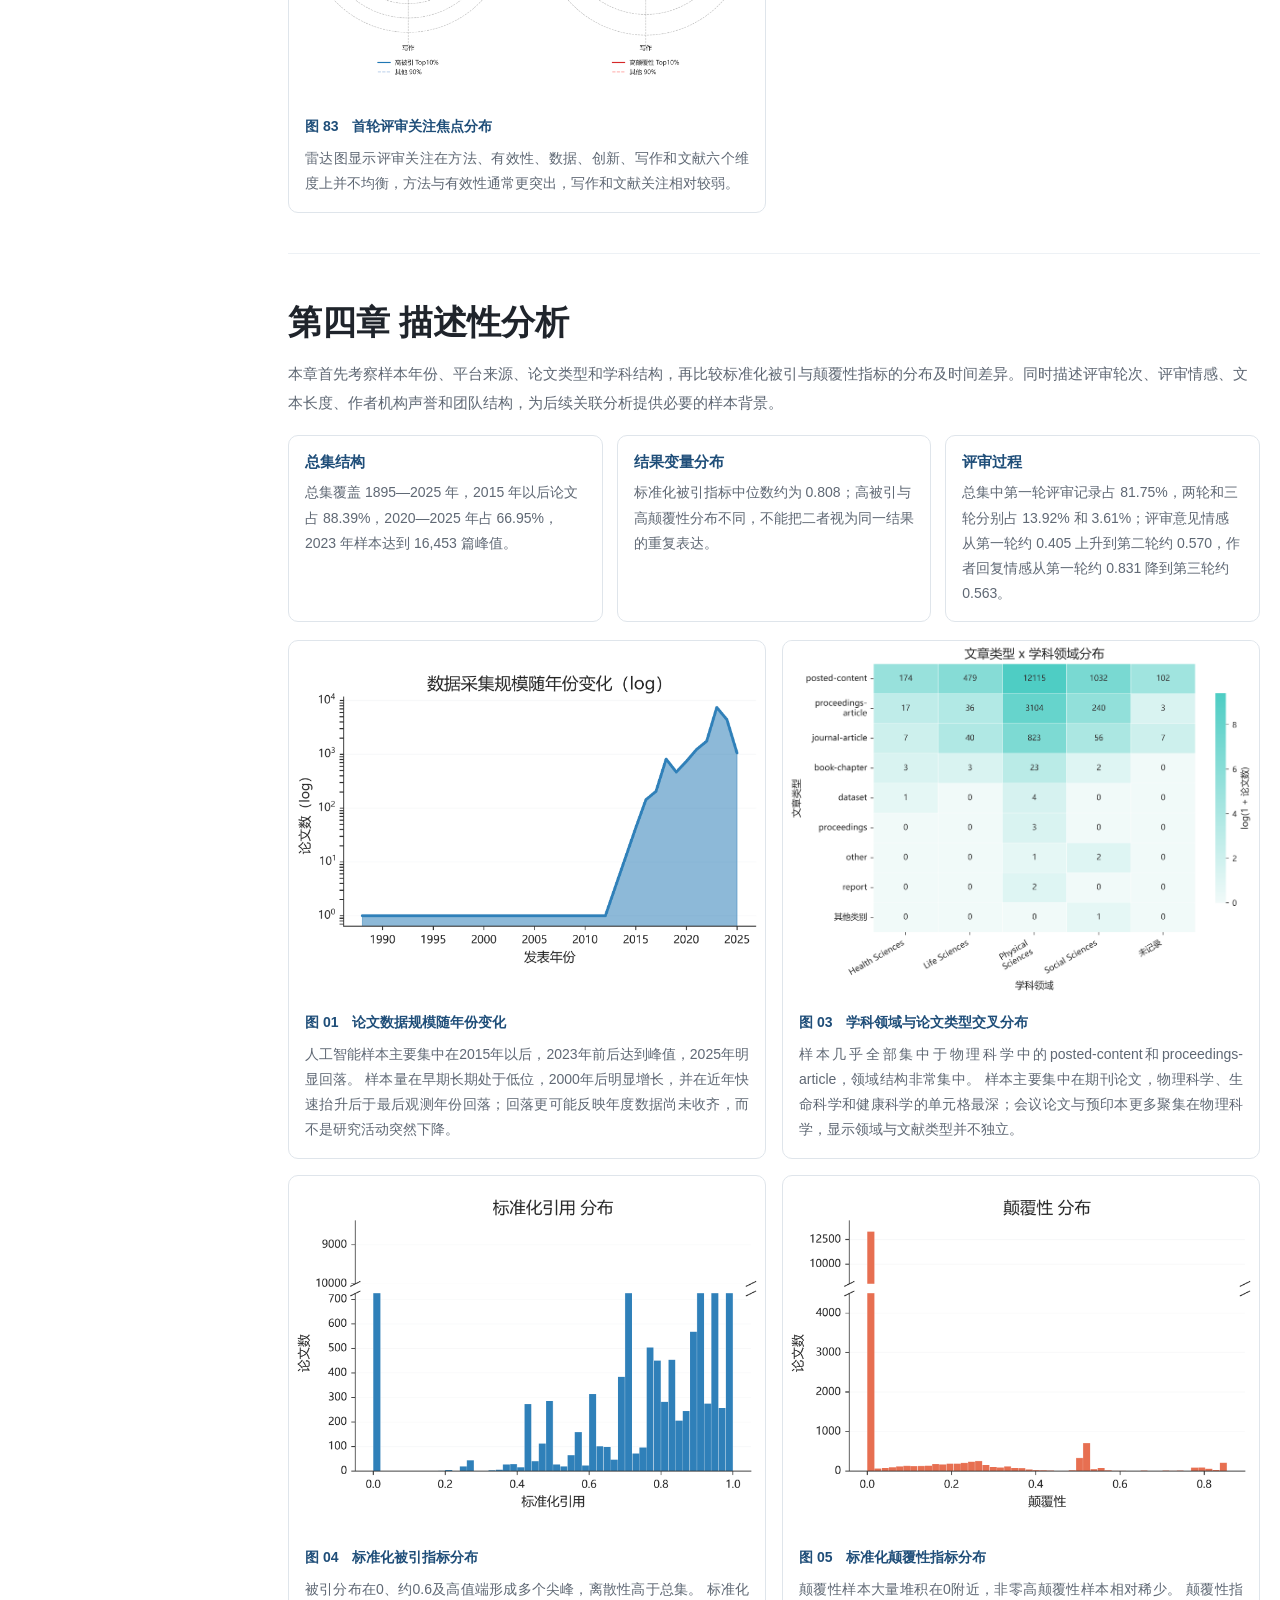
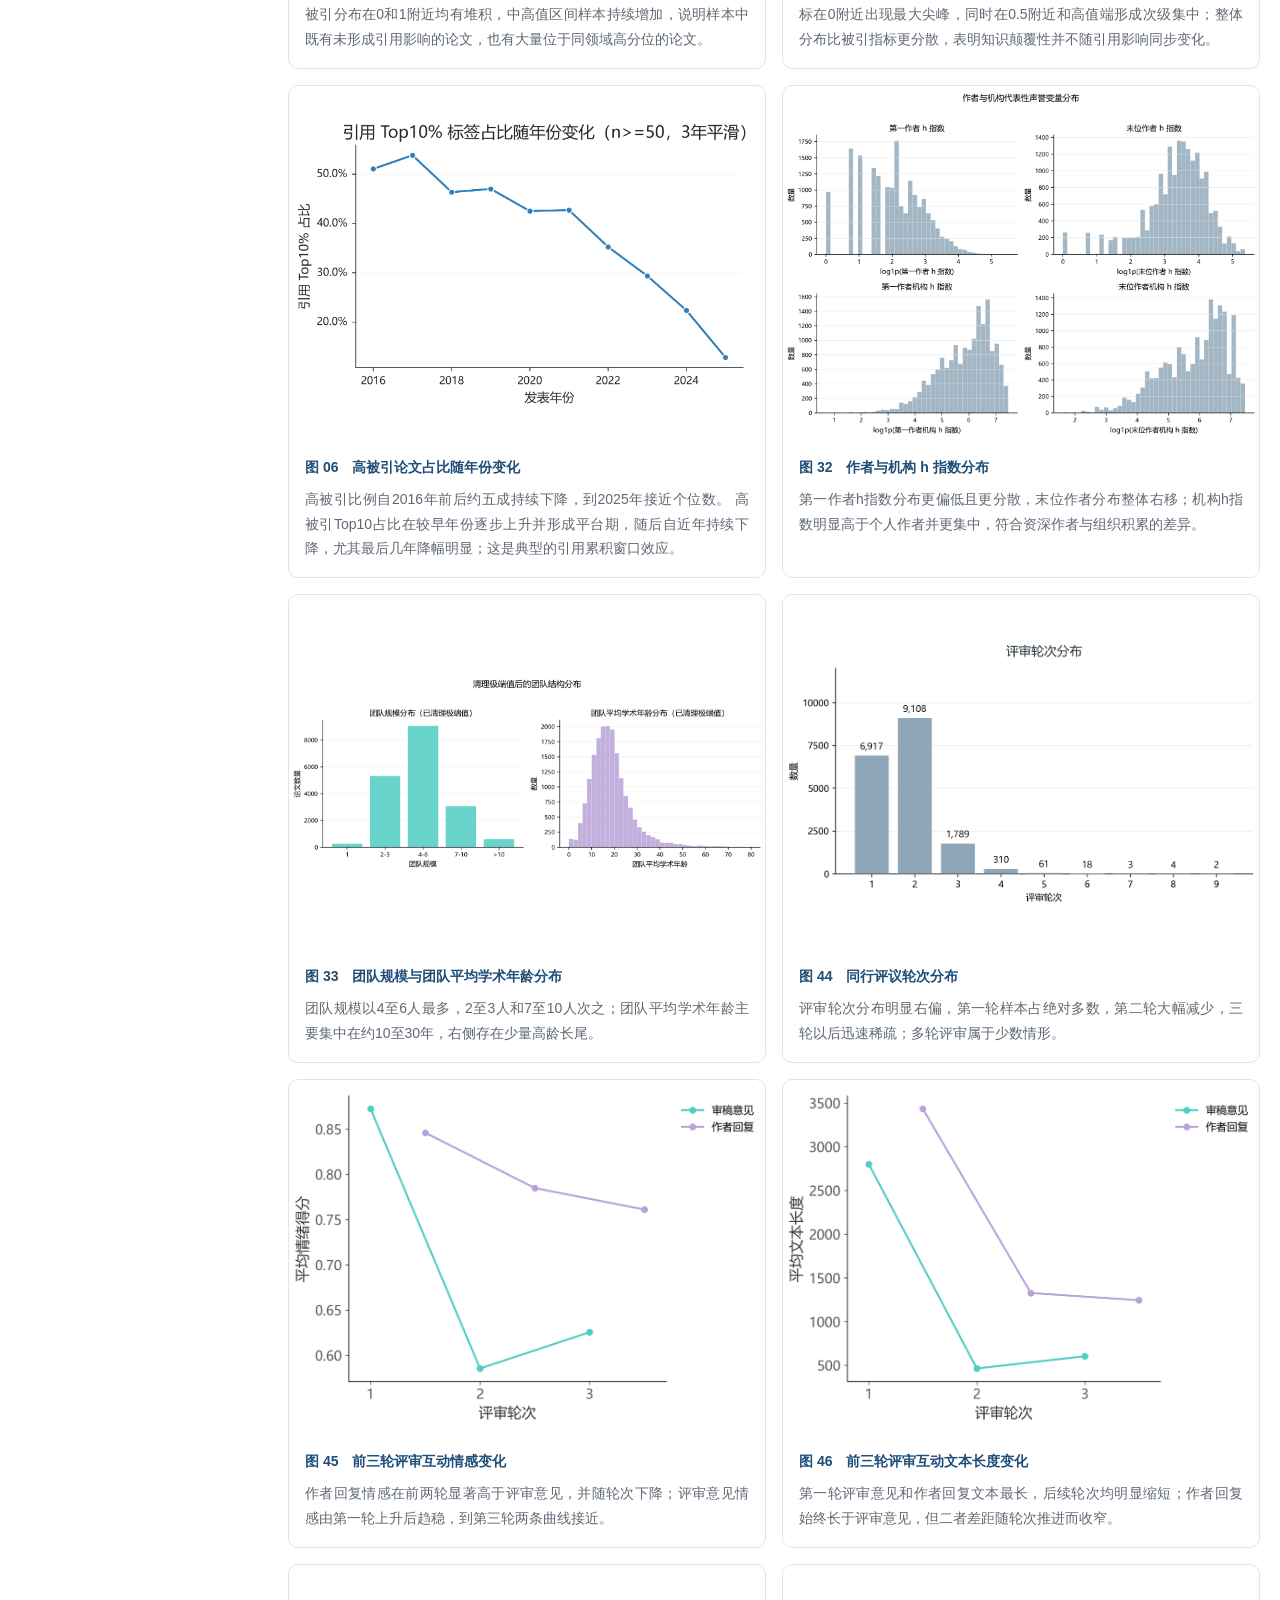
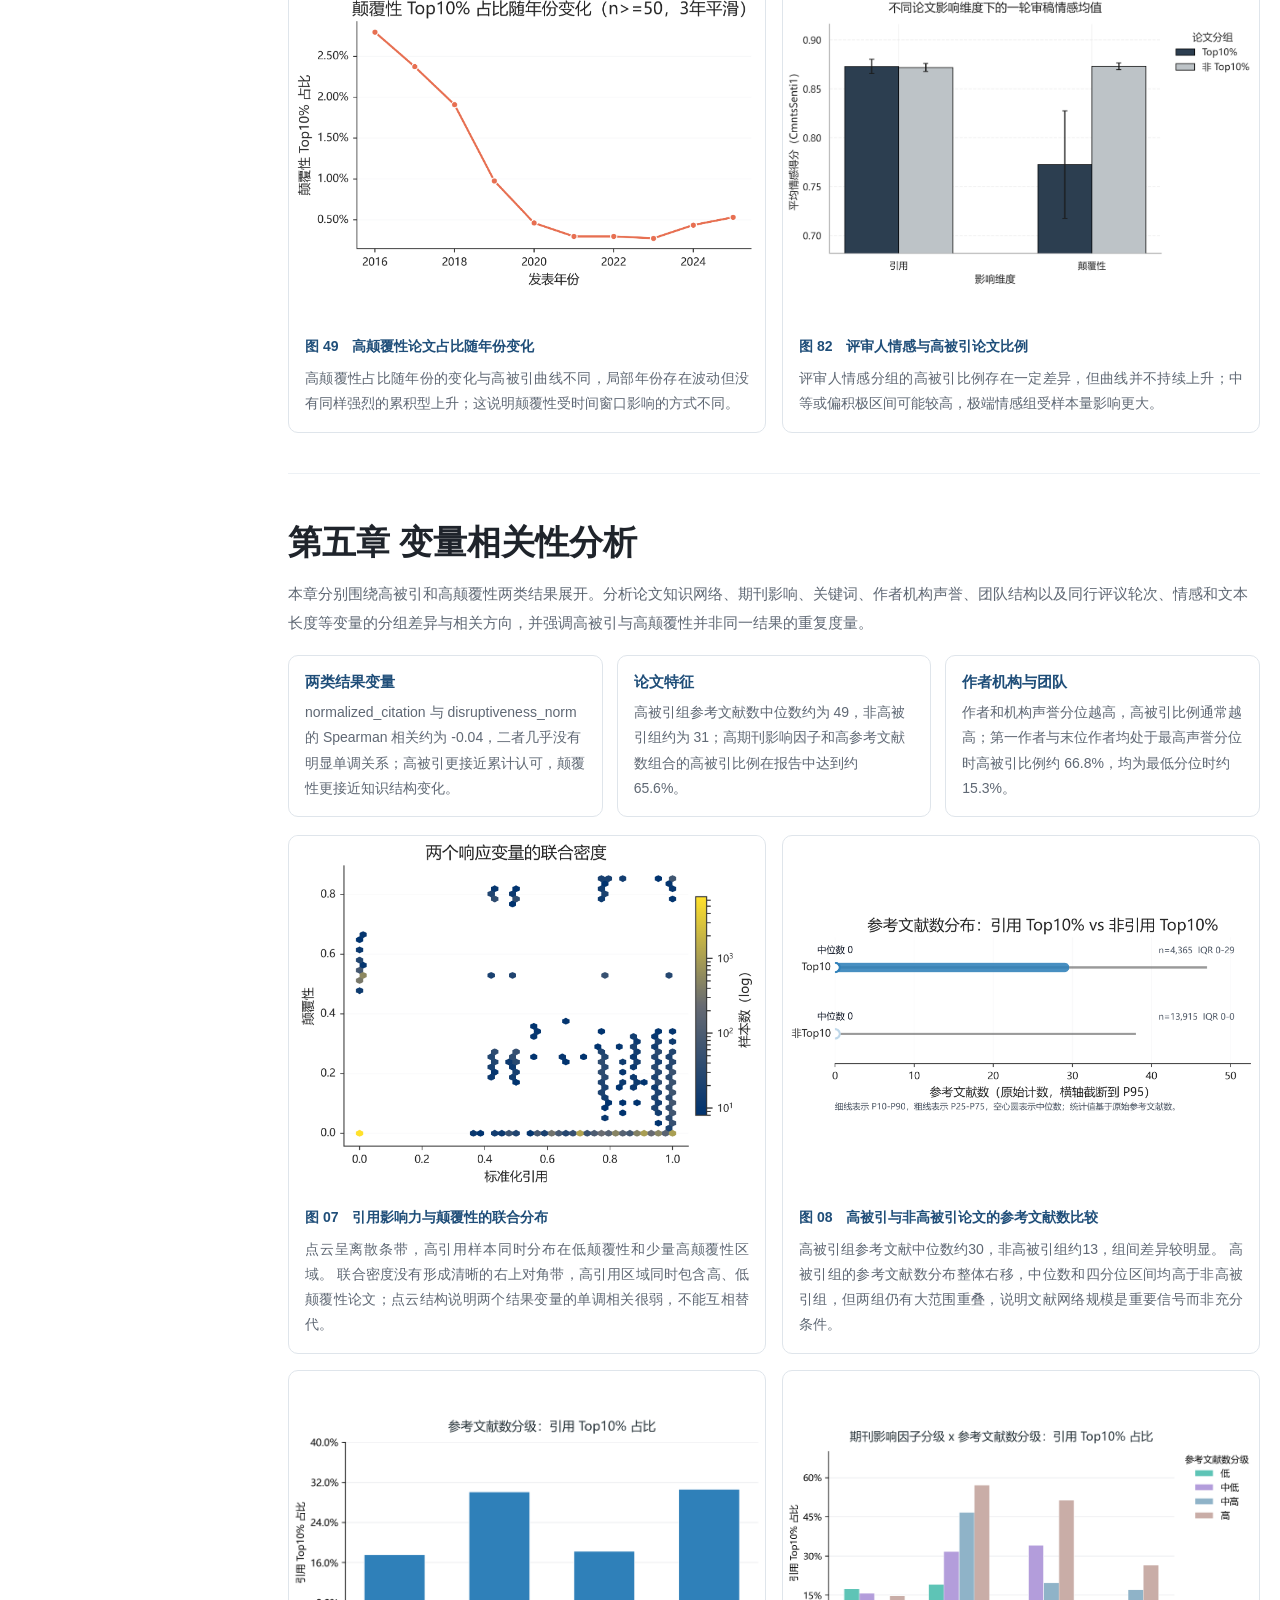
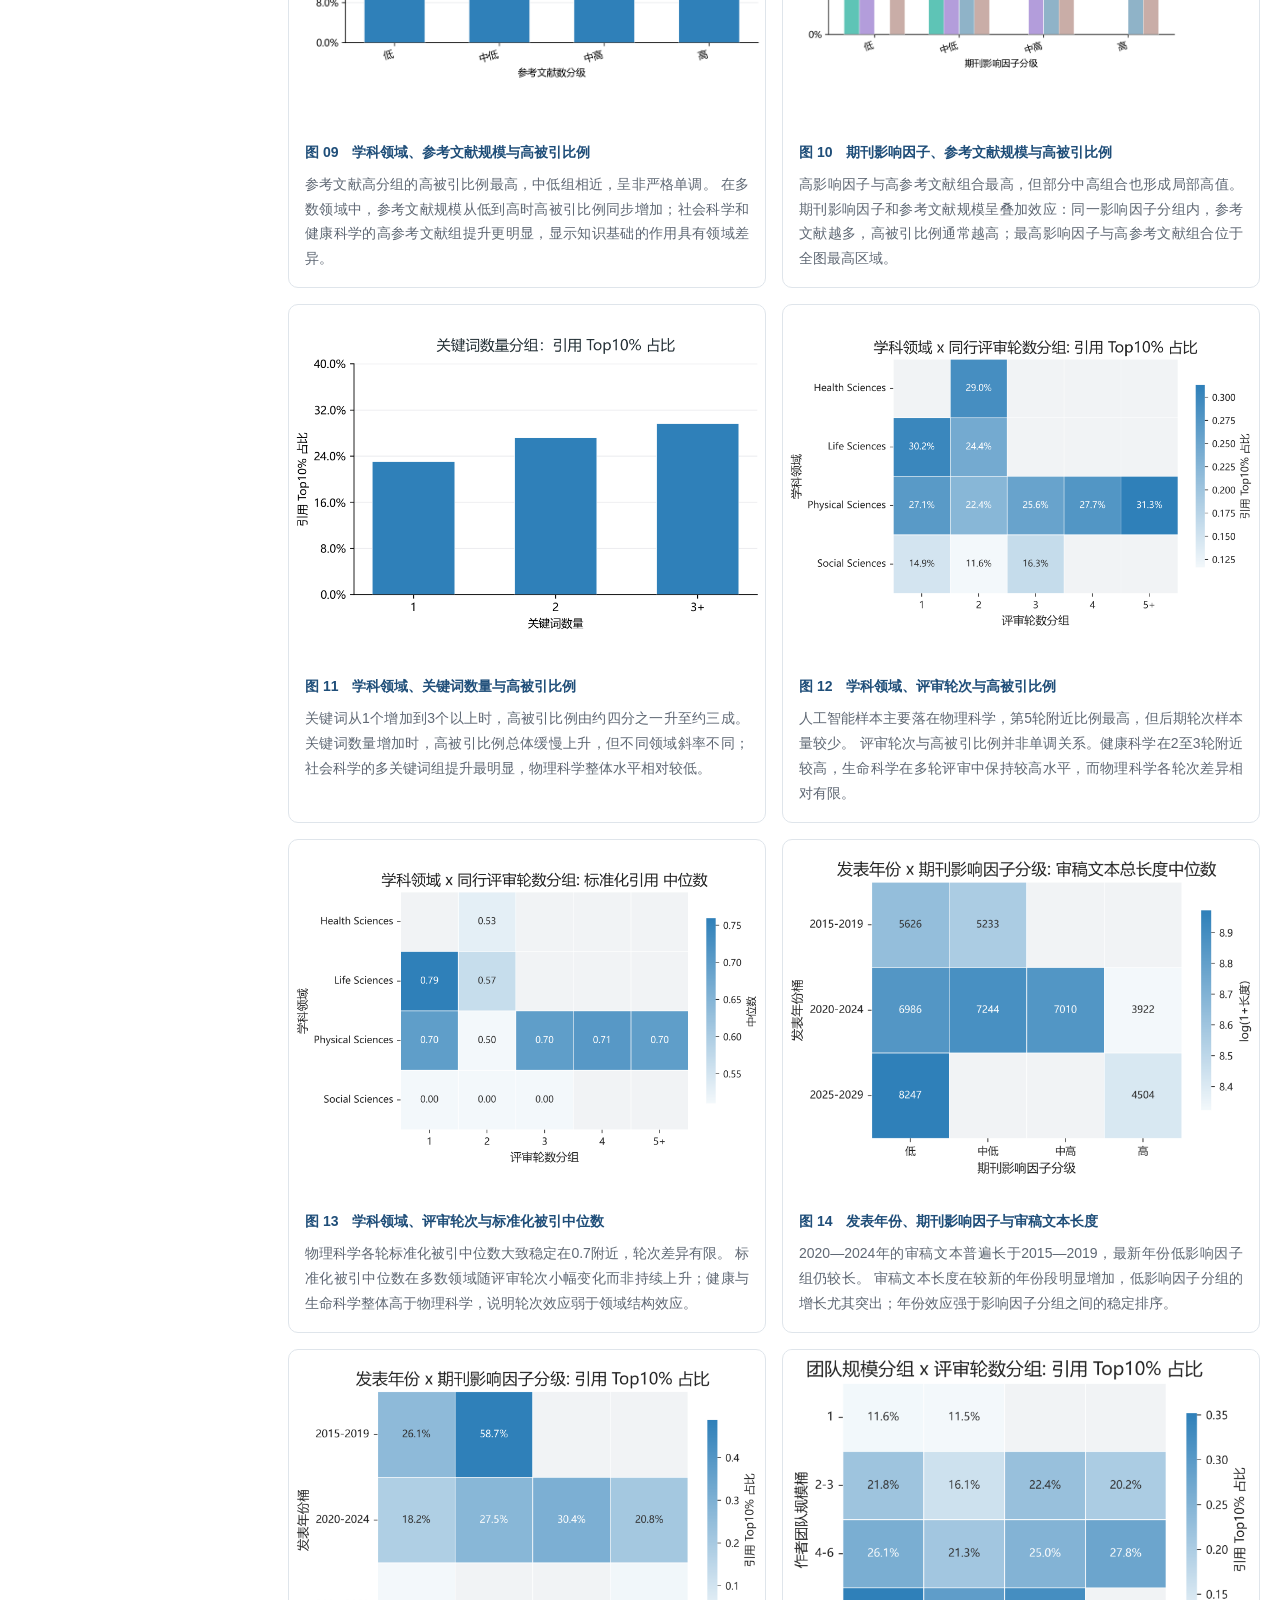
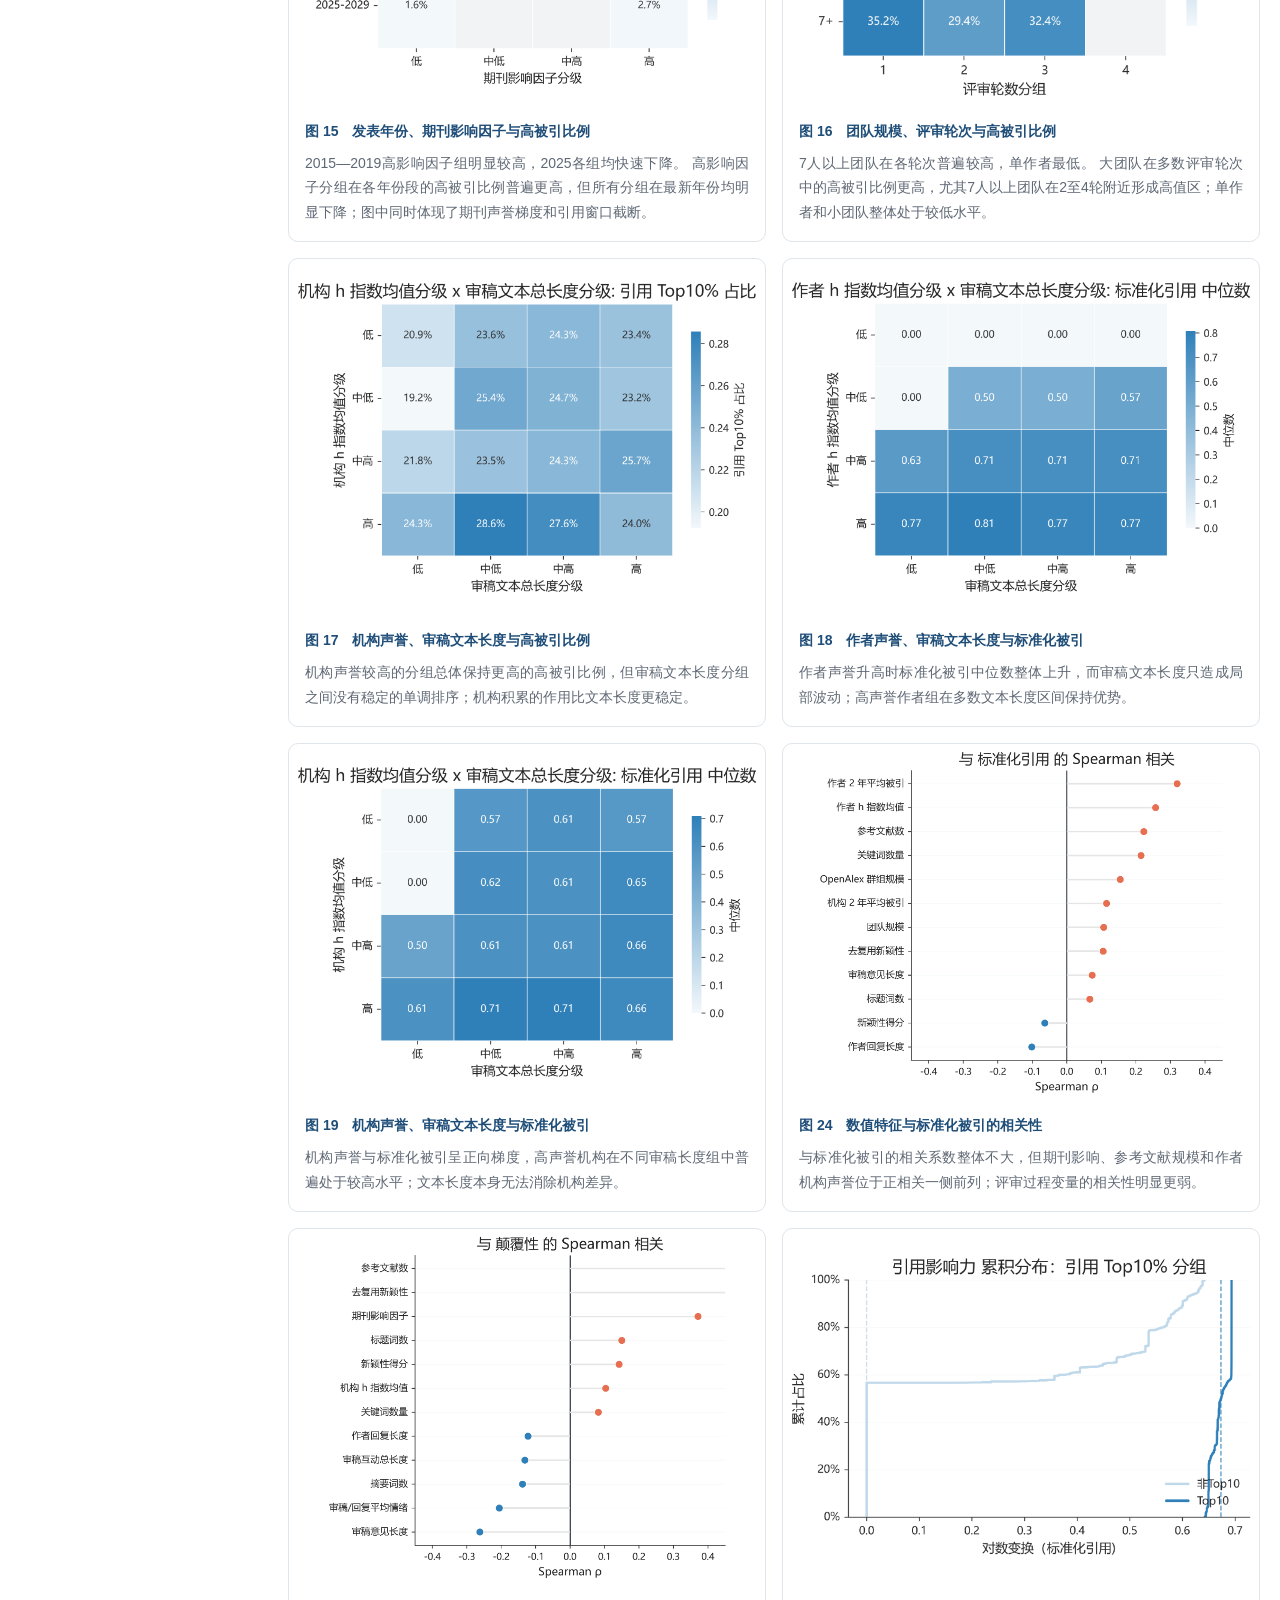
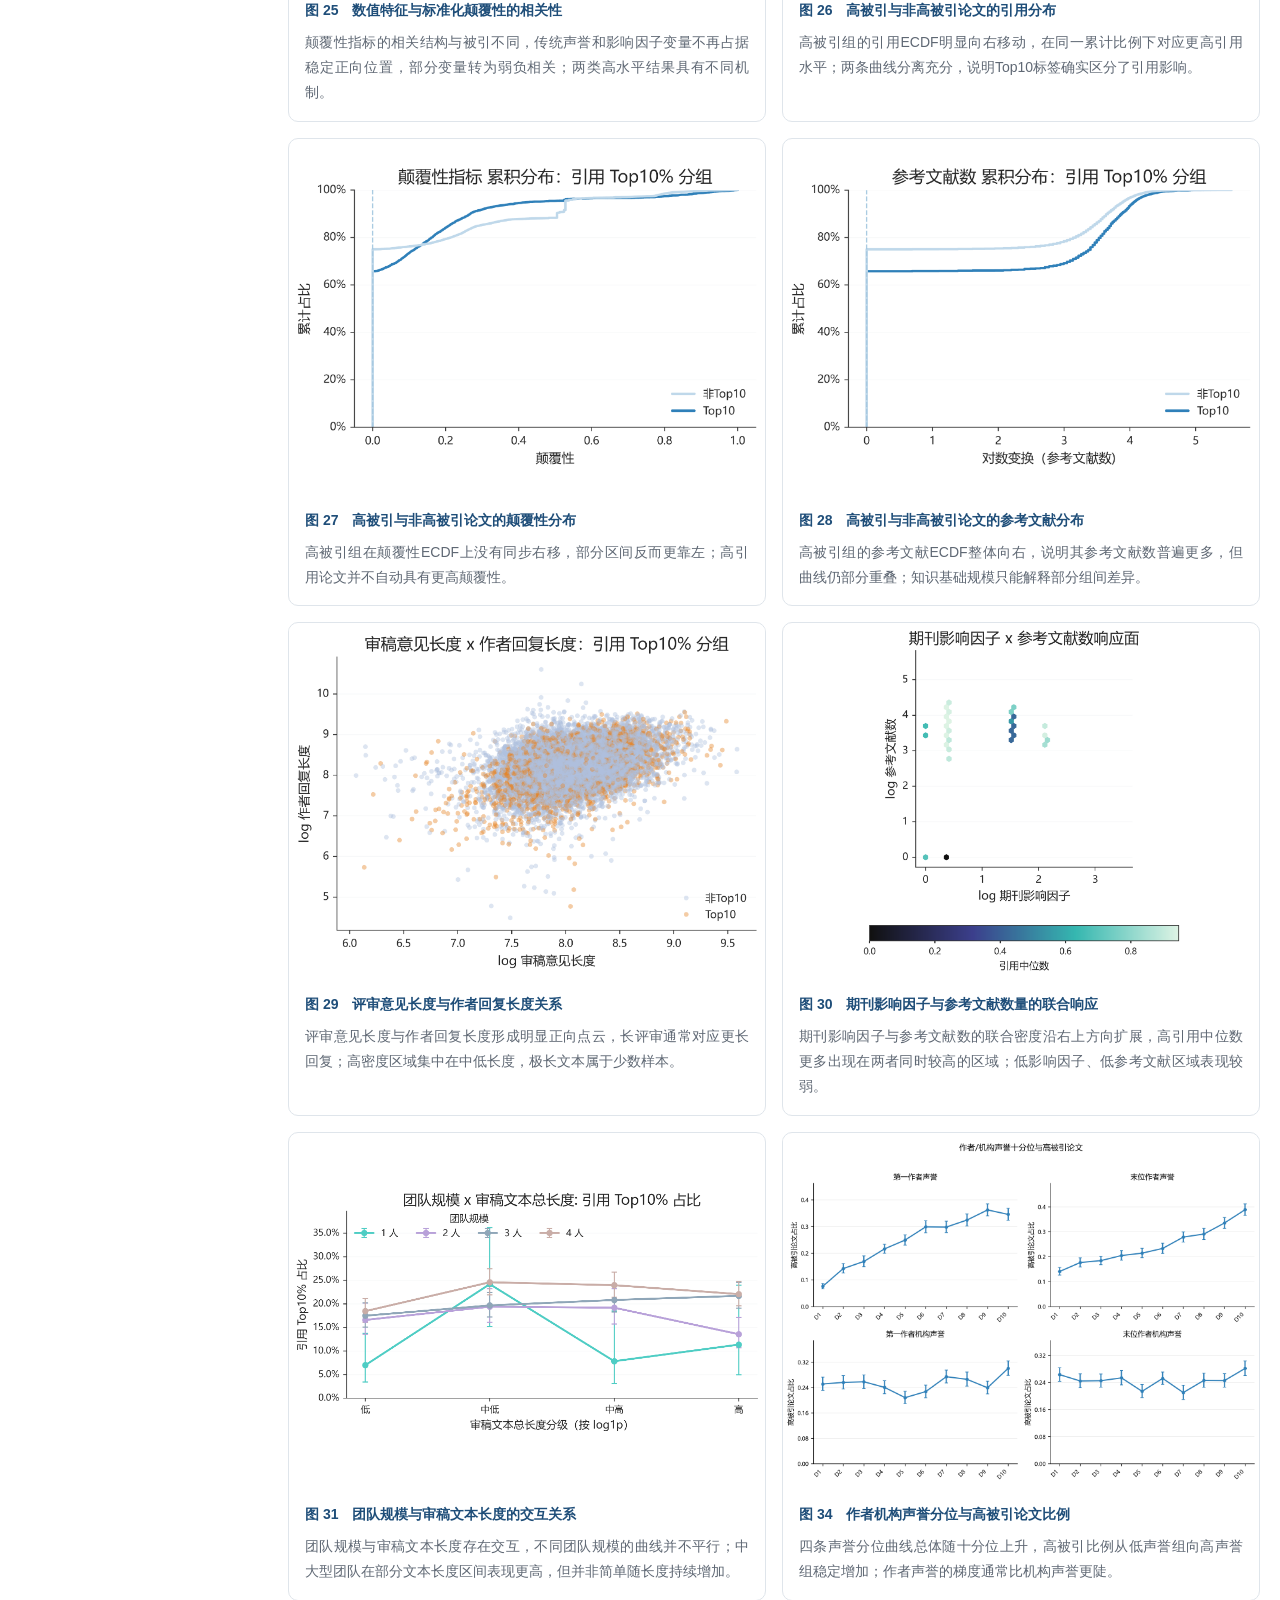
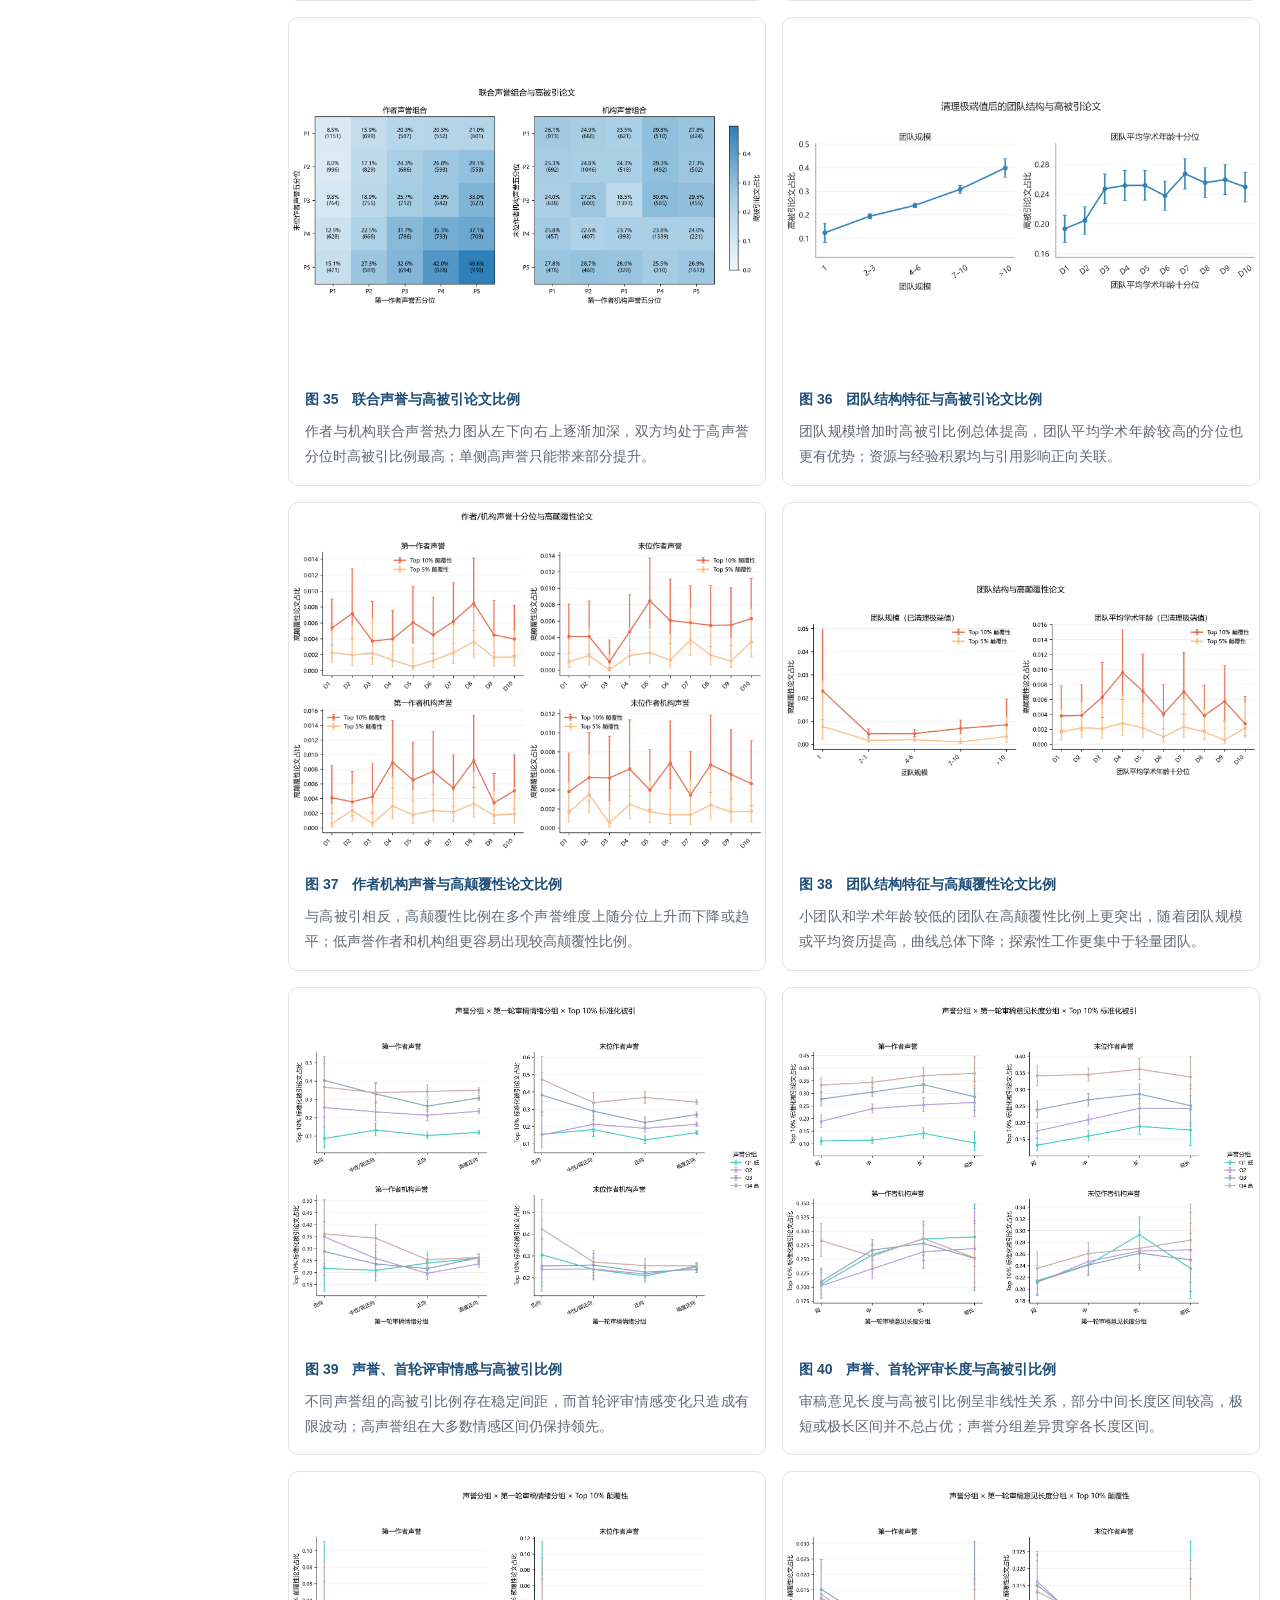
==== commit 7d4b3d47: "Add report narrative to four-page site" ====
--- a/ai.html
+++ b/ai.html
@@ -1 +1 @@
-<!doctype html><html lang="zh-CN"><head><meta charset="utf-8"><meta name="viewport" content="width=device-width,initial-scale=1"><link rel="stylesheet" href="site.css"><link rel="stylesheet" href="visual-overrides.css"></head><body data-dataset="ai"><script src="site.js"></script><script src="visual-descriptions.js"></script><script src="copy-cleanup.js"></script></body></html>+<!doctype html><html lang="zh-CN"><head><meta charset="utf-8"><meta name="viewport" content="width=device-width,initial-scale=1"><link rel="icon" href="data:,"><link rel="stylesheet" href="site.css"><link rel="stylesheet" href="visual-overrides.css"></head><body data-dataset="ai"><script src="site.js"></script><script src="visual-descriptions.js"></script><script src="copy-cleanup.js"></script></body></html>
--- a/site.css
+++ b/site.css
@@ -1 +1 @@
-:root{--bg:#fff;--tint:#f7f8fa;--line:#dfe5eb;--line2:#edf1f5;--text:#1f242b;--muted:#5f6874;--blue:#1f4e79;--teal:#3e6f5a}*{box-sizing:border-box}html{scroll-behavior:smooth}body{margin:0;color:var(--text);background:var(--bg);font-family:-apple-system,BlinkMacSystemFont,"Segoe UI","Noto Sans SC","Microsoft YaHei",sans-serif;line-height:1.72}a{text-decoration:none;color:inherit}img{display:block;max-width:100%}.shell{width:min(1240px,calc(100vw - 40px));margin:auto}.header{position:sticky;top:0;z-index:20;background:rgba(255,255,255,.96);border-bottom:1px solid var(--line2);backdrop-filter:blur(8px)}.nav{min-height:62px;display:flex;align-items:center;justify-content:space-between;gap:20px}.brand{font-weight:800;color:var(--blue)}.dataset-nav{display:flex;gap:6px;flex-wrap:wrap}.dataset-nav a{padding:8px 12px;border-radius:7px;color:var(--muted);font-size:14px}.dataset-nav a:hover,.dataset-nav a.active{background:var(--blue);color:#fff}.hero{padding:54px 0 36px;border-bottom:1px solid var(--line2)}.eyebrow{font-size:12px;letter-spacing:.12em;text-transform:uppercase;color:var(--blue);font-weight:800}h1,h2,h3{font-family:Georgia,"Times New Roman","Noto Serif SC",serif}h1{font-size:clamp(36px,5vw,58px);line-height:1.15;margin:8px 0 18px}.lead{max-width:920px;margin:0;border-left:4px solid var(--blue);padding-left:18px;color:#35404b;font-size:18px;line-height:1.9}.layout{display:grid;grid-template-columns:240px minmax(0,1fr);gap:28px;padding:38px 0}.toc{position:sticky;top:82px;align-self:start;border:1px solid var(--line);border-radius:10px;padding:8px;background:#fff}.toc a{display:block;padding:9px 10px;border-radius:6px;color:var(--muted);font-size:13px}.toc a:hover{background:var(--tint);color:var(--blue)}.chapter{padding:0 0 40px;margin-bottom:40px;border-bottom:1px solid var(--line2)}.chapter:last-child{border-bottom:0}.chapter-head{margin-bottom:18px}.chapter-head h2{font-size:34px;margin:4px 0 8px}.chapter-head p{margin:0;color:var(--muted);font-size:15px;line-height:1.9;max-width:980px}.fig-grid{display:grid;grid-template-columns:repeat(2,minmax(0,1fr));gap:16px}.figure{margin:0;border:1px solid var(--line);border-radius:10px;overflow:hidden;background:#fff}.imgbox{aspect-ratio:4/3;background:var(--tint);display:flex;align-items:center;justify-content:center;overflow:hidden}.figure img{width:100%;height:100%;object-fit:contain}.figure figcaption{padding:14px 16px 16px}.figure b{display:block;color:var(--blue);font-size:14px}.figure figcaption p{margin:8px 0 0;color:var(--muted);font-size:14px;line-height:1.8}.footer{padding:28px 0;border-top:1px solid var(--line2);color:var(--muted);font-size:14px}@media(max-width:950px){.layout{grid-template-columns:1fr}.toc{position:relative;top:auto}.fig-grid{grid-template-columns:1fr}}@media(max-width:680px){.shell{width:min(100% - 24px,1240px)}.dataset-nav{display:none}h1{font-size:36px}}+:root{--bg:#fff;--tint:#f7f8fa;--line:#dfe5eb;--line2:#edf1f5;--text:#1f242b;--muted:#5f6874;--blue:#1f4e79;--teal:#3e6f5a}*{box-sizing:border-box}html{scroll-behavior:smooth}body{margin:0;color:var(--text);background:var(--bg);font-family:-apple-system,BlinkMacSystemFont,"Segoe UI","Noto Sans SC","Microsoft YaHei",sans-serif;line-height:1.72}a{text-decoration:none;color:inherit}img{display:block;max-width:100%}.shell{width:min(1240px,calc(100vw - 40px));margin:auto}.header{position:sticky;top:0;z-index:20;background:rgba(255,255,255,.96);border-bottom:1px solid var(--line2);backdrop-filter:blur(8px)}.nav{min-height:62px;display:flex;align-items:center;justify-content:space-between;gap:20px}.brand{font-weight:800;color:var(--blue)}.dataset-nav{display:flex;gap:6px;flex-wrap:wrap}.dataset-nav a{padding:8px 12px;border-radius:7px;color:var(--muted);font-size:14px}.dataset-nav a:hover,.dataset-nav a.active{background:var(--blue);color:#fff}.hero{padding:54px 0 36px;border-bottom:1px solid var(--line2)}.hero p{max-width:920px;margin:0;color:#35404b;font-size:17px;line-height:1.9}.eyebrow{font-size:12px;letter-spacing:.12em;text-transform:uppercase;color:var(--blue);font-weight:800}h1,h2,h3{font-family:Georgia,"Times New Roman","Noto Serif SC",serif}h1{font-size:clamp(36px,5vw,58px);line-height:1.15;margin:8px 0 18px}.layout{display:grid;grid-template-columns:240px minmax(0,1fr);gap:28px;padding:38px 0}.toc{position:sticky;top:82px;align-self:start;border:1px solid var(--line);border-radius:10px;padding:8px;background:#fff}.toc a{display:block;padding:9px 10px;border-radius:6px;color:var(--muted);font-size:13px}.toc a:hover{background:var(--tint);color:var(--blue)}.chapter{padding:0 0 40px;margin-bottom:40px;border-bottom:1px solid var(--line2)}.chapter:last-child{border-bottom:0}.chapter-head{margin-bottom:18px}.chapter-head h2{font-size:34px;margin:4px 0 8px}.chapter-head p{margin:0;color:var(--muted);font-size:15px;line-height:1.9;max-width:980px}.fig-grid{display:grid;grid-template-columns:repeat(2,minmax(0,1fr));gap:16px}.figure{margin:0;border:1px solid var(--line);border-radius:10px;overflow:hidden;background:#fff}.imgbox{aspect-ratio:4/3;display:flex;align-items:center;justify-content:center;overflow:hidden}.figure img{width:100%;height:100%;object-fit:contain}.figure figcaption{padding:14px 16px 16px}.figure b{display:block;color:var(--blue);font-size:14px}.figure figcaption p{margin:8px 0 0;color:var(--muted);font-size:14px;line-height:1.8}.footer{padding:28px 0;border-top:1px solid var(--line2);color:var(--muted);font-size:14px}@media(max-width:950px){.layout{grid-template-columns:1fr}.toc{position:relative;top:auto}.fig-grid{grid-template-columns:1fr}}@media(max-width:680px){.shell{width:min(100% - 24px,1240px)}.dataset-nav{display:none}h1{font-size:36px}}
--- a/visual-overrides.css
+++ b/visual-overrides.css
@@ -1 +1,3 @@
 .hero .lead{font-size:18px;line-height:1.9;border-left:4px solid var(--blue);padding-left:18px;color:#35404b;max-width:980px;margin:0}.figure figcaption p{margin:9px 0 0;color:var(--muted);font-size:14px;line-height:1.78;text-align:justify}.figure figcaption b{font-size:14px;line-height:1.5}
+.stat-row{display:grid;grid-template-columns:repeat(4,minmax(0,1fr));gap:12px;margin:28px 0 16px}.stat{border:1px solid var(--line);background:#fff;border-radius:10px;padding:14px 16px}.stat strong{display:block;color:var(--blue);font-size:28px;line-height:1.15}.stat span{display:block;color:var(--muted);font-size:13px;margin-top:4px}.info-grid{display:grid;grid-template-columns:repeat(3,minmax(0,1fr));gap:14px;margin:16px 0 0}.info-card,.question-card{border:1px solid var(--line);background:#fff;border-radius:10px;padding:15px 16px}.info-card h3,.question-card h3,.model-block h3{font-family:-apple-system,BlinkMacSystemFont,"Segoe UI","Noto Sans SC","Microsoft YaHei",sans-serif;color:var(--blue);font-size:15px;line-height:1.4;margin:0 0 8px}.info-card p,.question-card li,.table-note{color:var(--muted);font-size:14px;line-height:1.8;margin:0}.question-card{margin:0 0 14px}.question-card ol{margin:0;padding-left:22px}.chapter-detail{margin:0 0 18px}.chapter-info{margin-top:0}.model-block{border:1px solid var(--line);border-radius:10px;background:var(--tint);padding:16px;margin:0 0 18px;overflow-x:auto}.model-block table{width:100%;border-collapse:collapse;background:#fff;border:1px solid var(--line);border-radius:8px;overflow:hidden}.model-block th,.model-block td{border-bottom:1px solid var(--line2);padding:10px 12px;text-align:left;font-size:13px;white-space:nowrap}.model-block th{color:#35404b;background:#eef3f7;font-weight:700}.model-block tr:last-child td{border-bottom:0}.table-note{margin-top:10px}.model-note{margin-top:14px;background:#fff}@media(max-width:950px){.info-grid{grid-template-columns:1fr}.stat-row{grid-template-columns:repeat(2,minmax(0,1fr))}}@media(max-width:680px){.stat-row{grid-template-columns:1fr}.stat strong{font-size:24px}.hero{padding-top:36px}.model-block{padding:12px}}
+.layout>*{min-width:0}.toc{max-width:100%;overflow-wrap:anywhere}.chapter,.chapter-head,.chapter-detail,.fig-grid,.figure{min-width:0}
